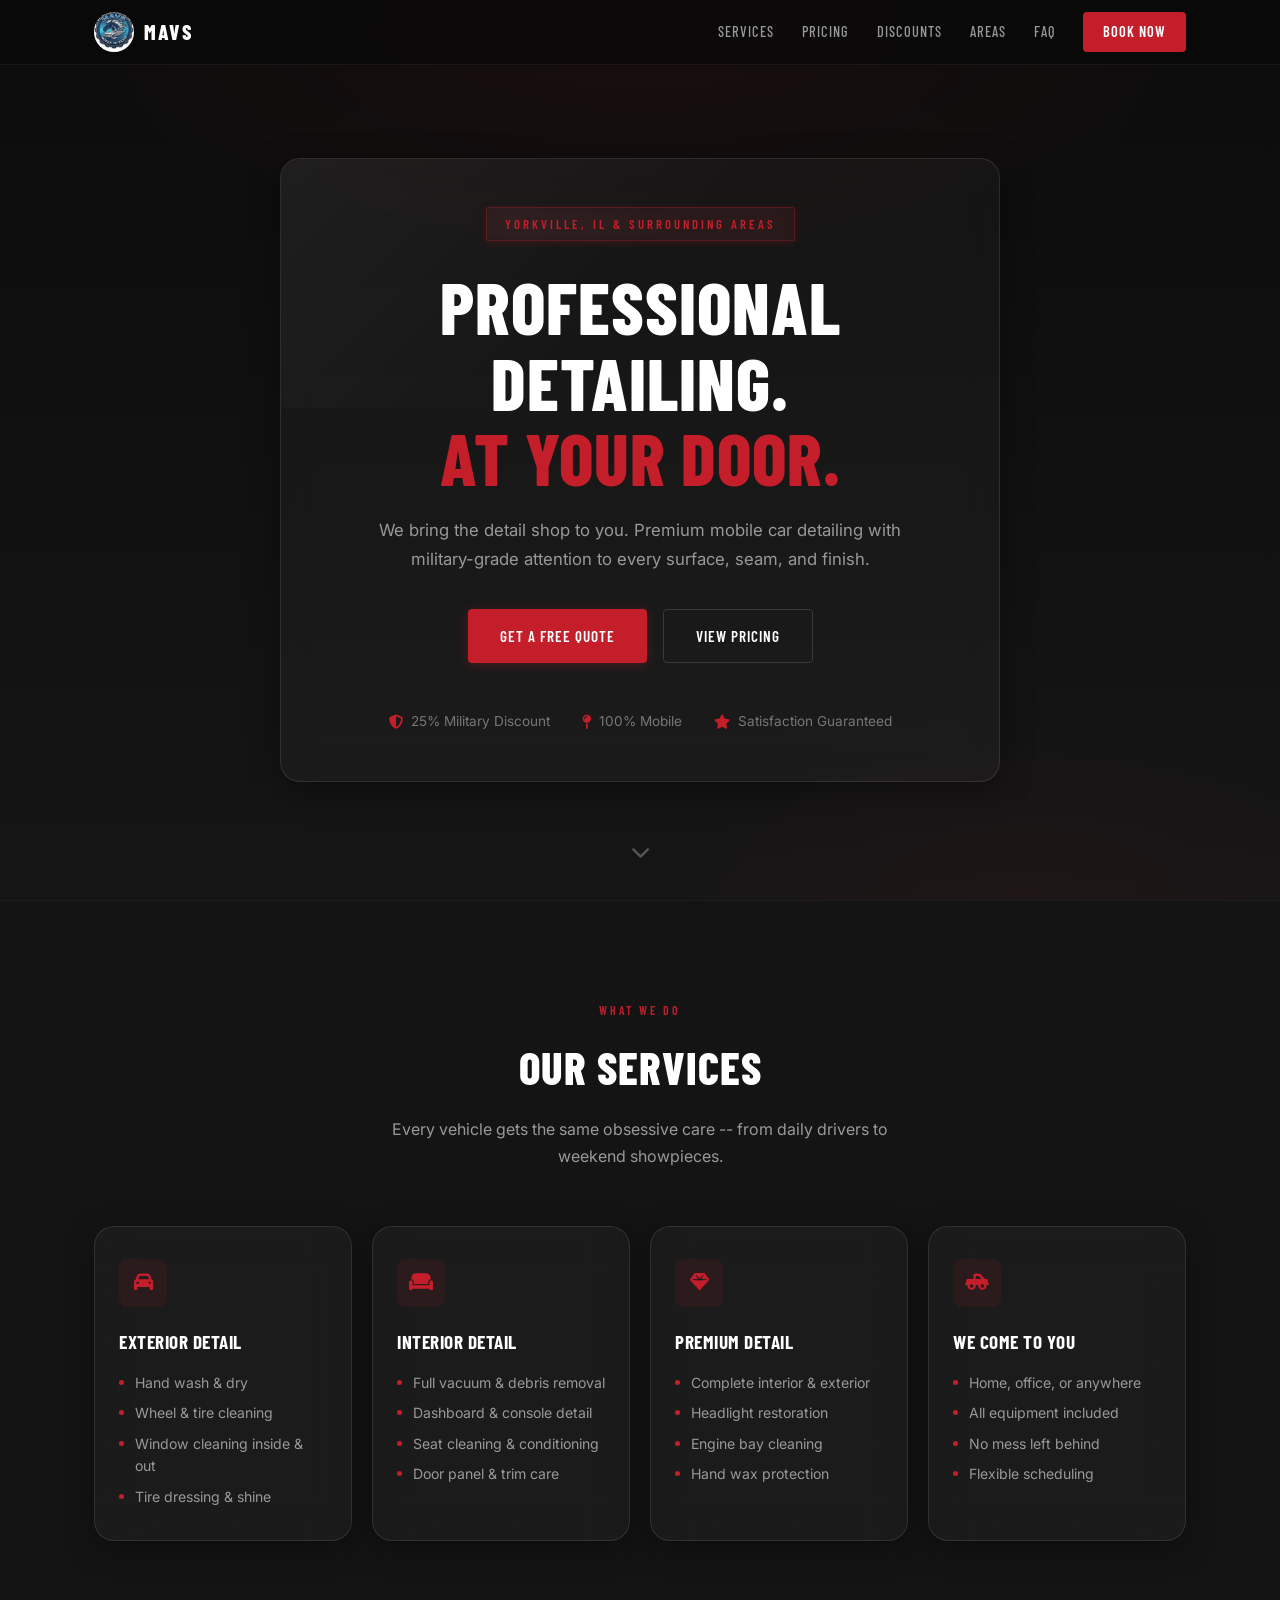
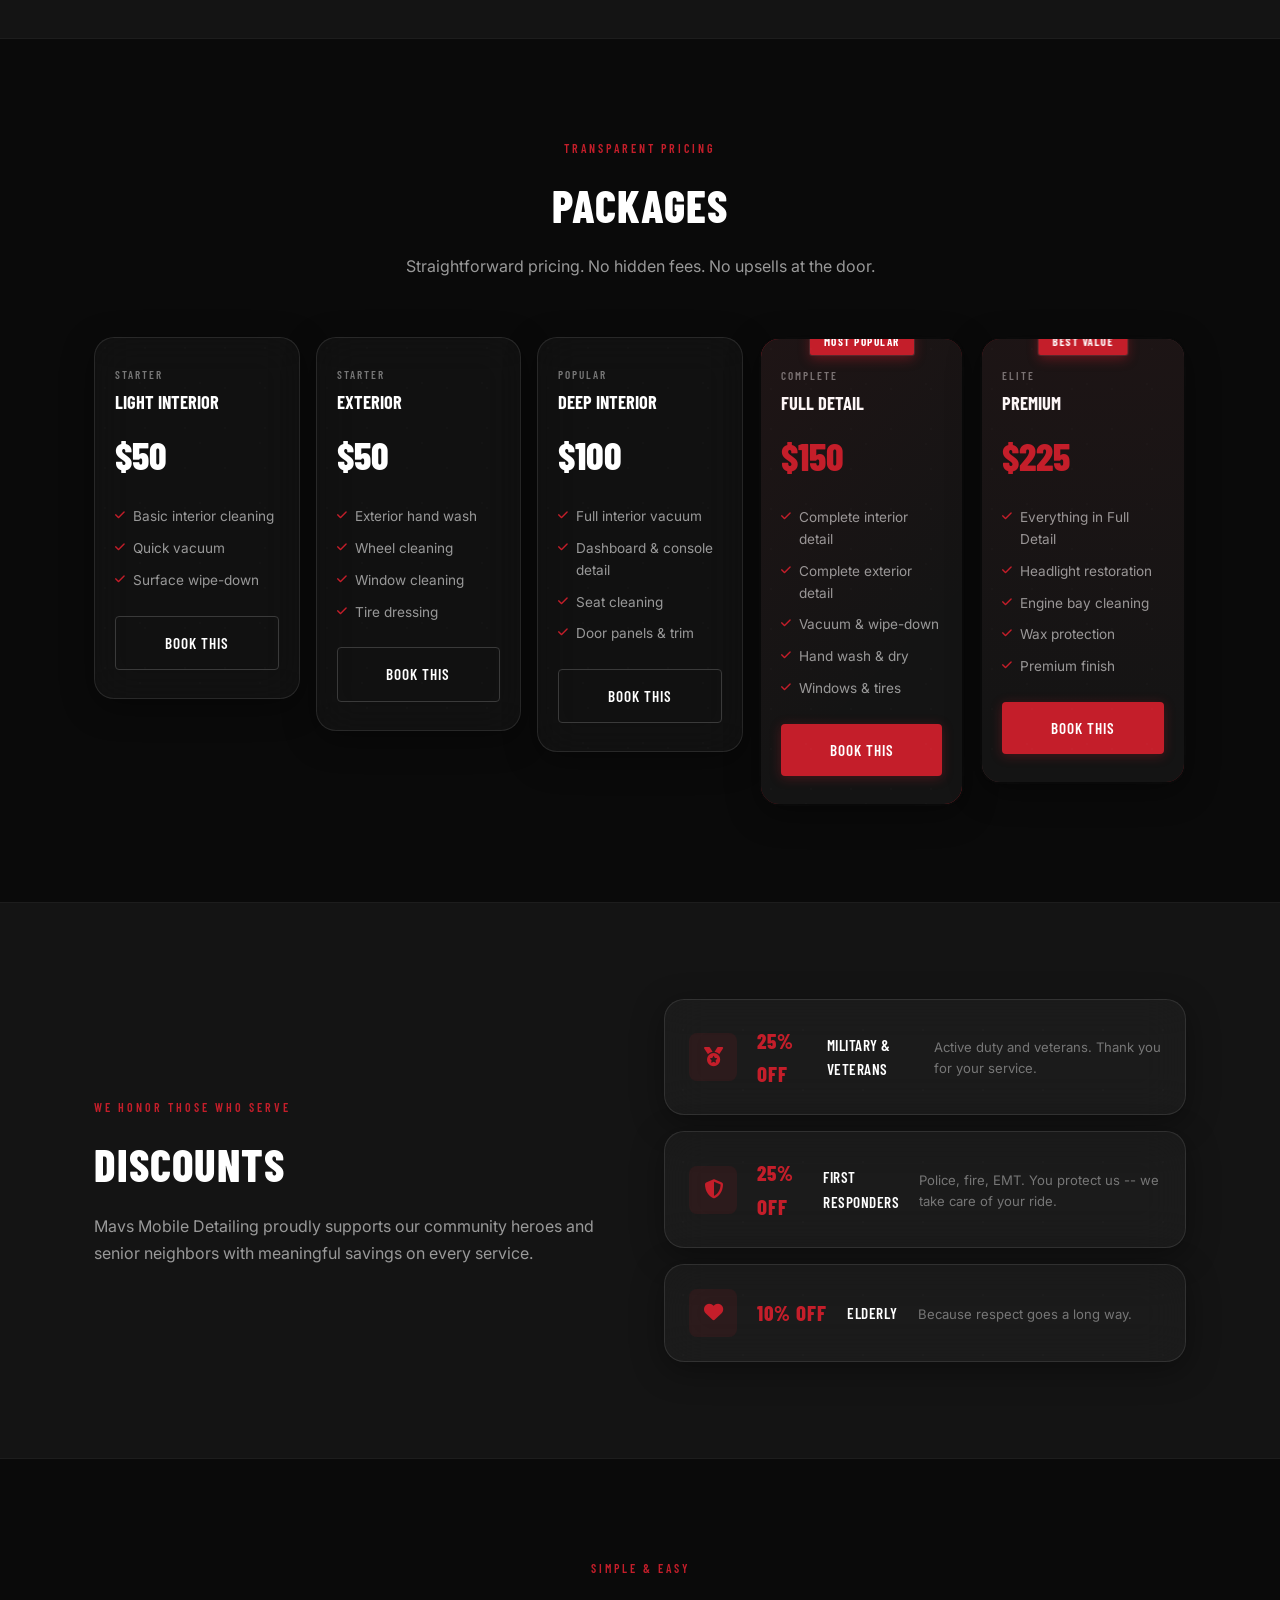
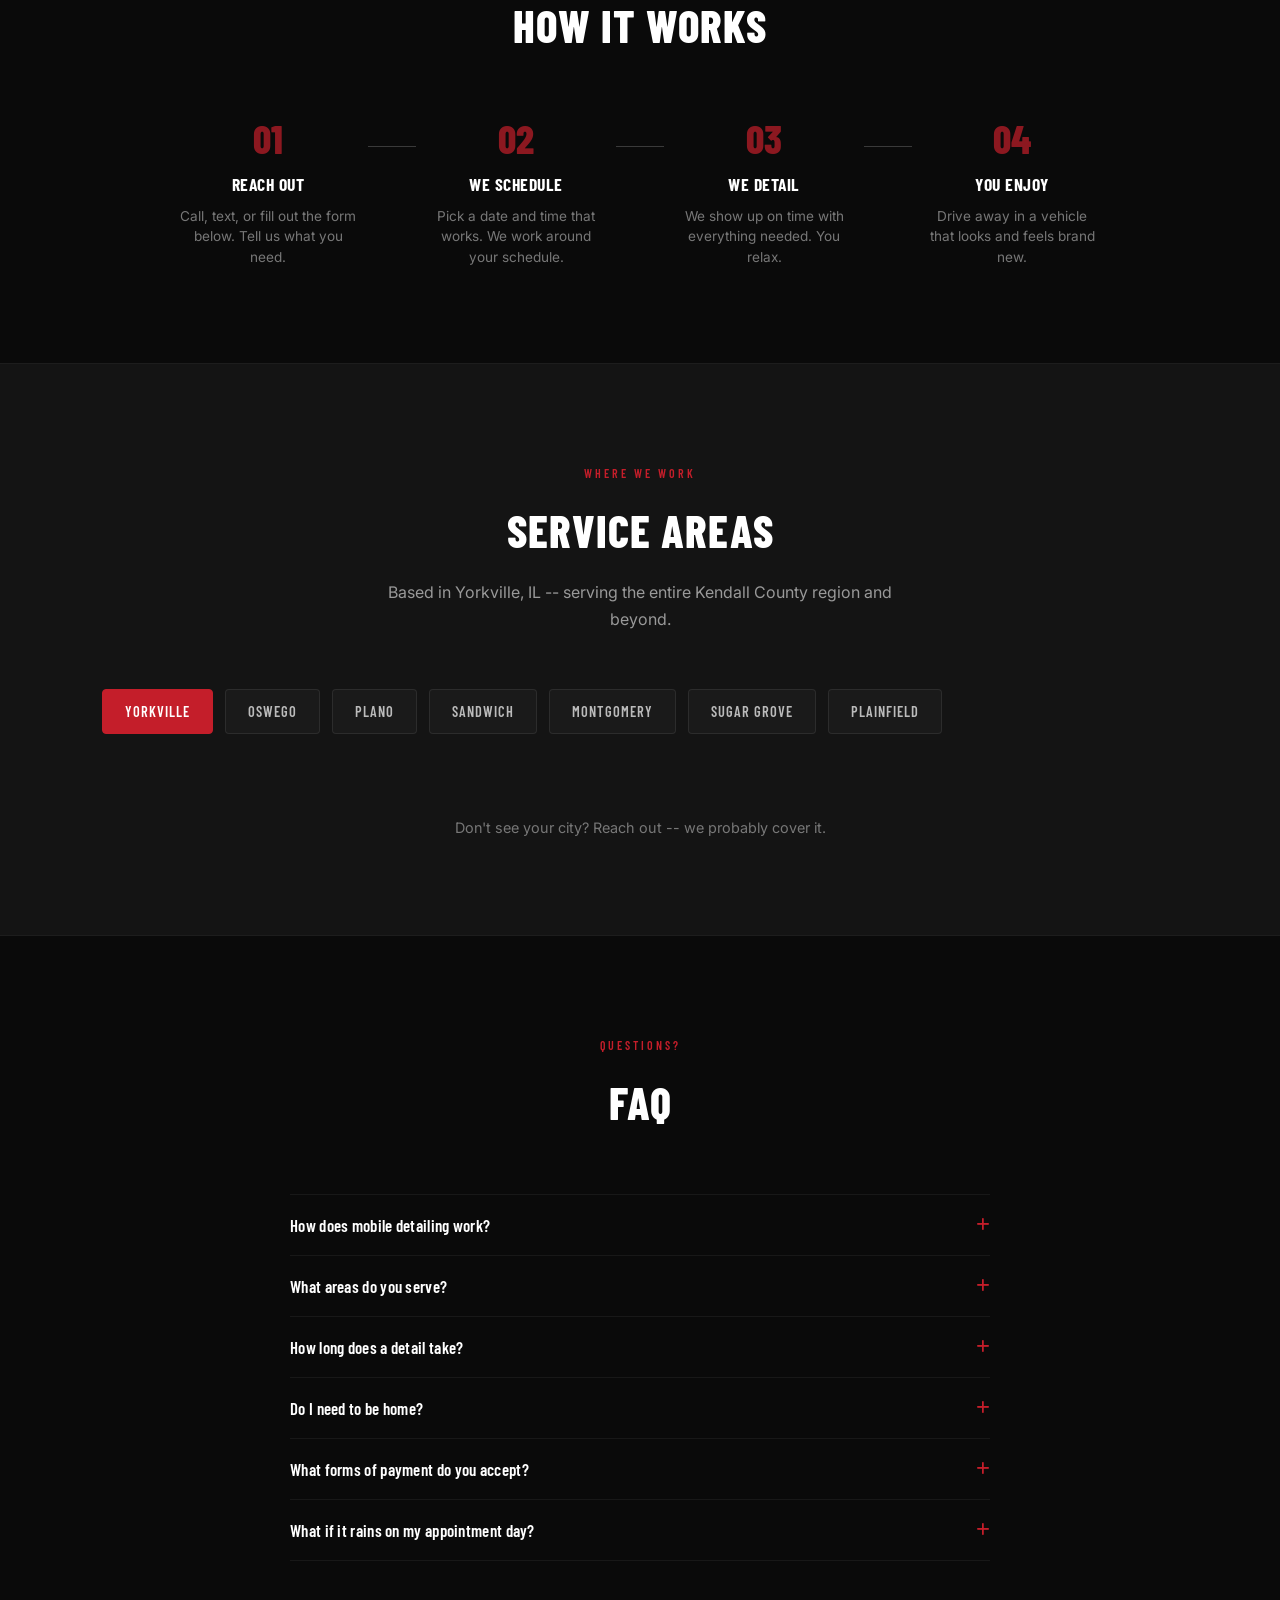
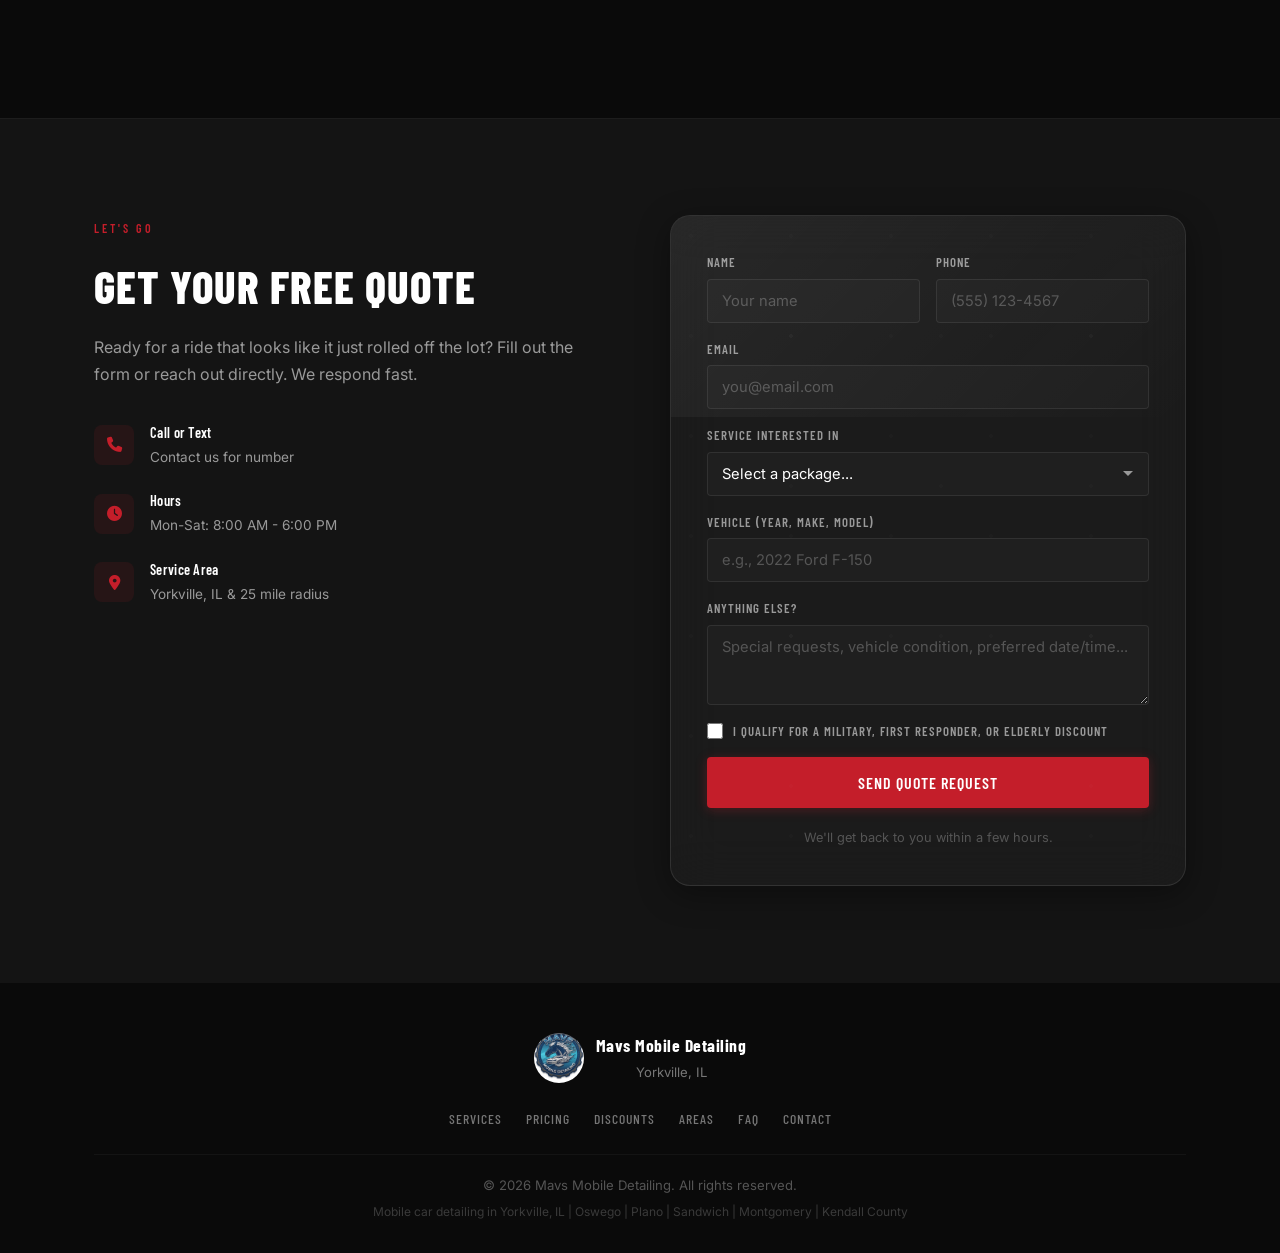
==== index.html @ 91ea8d3b "Initial commit: Mav's Mobile Detailing with glassmorphism design - Professional landing page with bl" ====
<!DOCTYPE html>
<html lang="en">
<head>
    <meta charset="UTF-8">
    <meta name="viewport" content="width=device-width, initial-scale=1.0">
    <meta name="description" content="Mavs Mobile Detailing - Professional mobile car detailing in Yorkville, IL. Full detail, interior, exterior packages. Military & first responder discounts. We come to you.">
    <meta name="keywords" content="mobile detailing Yorkville IL, car detailing Yorkville, mobile car wash Yorkville Illinois, auto detailing near me, interior detailing Yorkville, exterior detailing Yorkville, mobile detailing Oswego IL, mobile detailing Plano IL, mobile detailing Sandwich IL, mobile detailing Kendall County">
    <meta name="author" content="Mavs Mobile Detailing">
    <meta name="robots" content="index, follow">
    <meta name="geo.region" content="US-IL">
    <meta name="geo.placename" content="Yorkville">

    <!-- Open Graph -->
    <meta property="og:title" content="Mavs Mobile Detailing | Yorkville, IL - We Come To You">
    <meta property="og:description" content="Professional mobile car detailing in Yorkville, IL and surrounding areas. Full detail starting at $150. Military & first responder discounts available.">
    <meta property="og:image" content="assets/logo.jpeg">
    <meta property="og:url" content="https://mavsmobiledetailing.pages.dev">
    <meta property="og:type" content="website">
    <meta property="og:locale" content="en_US">

    <!-- Twitter Card -->
    <meta name="twitter:card" content="summary_large_image">
    <meta name="twitter:title" content="Mavs Mobile Detailing | Yorkville, IL">
    <meta name="twitter:description" content="Professional mobile car detailing. We come to you. Full detail starting at $150.">
    <meta name="twitter:image" content="assets/logo.jpeg">

    <title>Mavs Mobile Detailing | Professional Mobile Car Detailing in Yorkville, IL</title>

    <!-- Canonical URL -->
    <link rel="canonical" href="https://mavsmobiledetailing.pages.dev">

    <!-- Preconnect -->
    <link rel="preconnect" href="https://fonts.googleapis.com">
    <link rel="preconnect" href="https://fonts.gstatic.com" crossorigin>

    <!-- Fonts -->
    <link href="https://fonts.googleapis.com/css2?family=Barlow+Condensed:wght@400;500;600;700;800&family=Inter:wght@300;400;500;600&display=swap" rel="stylesheet">

    <!-- Font Awesome -->
    <link rel="stylesheet" href="https://cdnjs.cloudflare.com/ajax/libs/font-awesome/6.5.0/css/all.min.css">

    <!-- Favicon -->
    <link rel="icon" type="image/jpeg" href="assets/logo.jpeg">

    <!-- CSS -->
    <link rel="stylesheet" href="css/styles.css">

    <!-- Schema.org Local Business Markup -->
    <script type="application/ld+json">
    {
        "@context": "https://schema.org",
        "@type": "AutoRepair",
        "name": "Mavs Mobile Detailing",
        "image": "assets/logo.jpeg",
        "description": "Professional mobile car detailing services in Yorkville, IL and surrounding areas. We come to you.",
        "url": "https://mavsmobiledetailing.pages.dev",
        "telephone": "",
        "address": {
            "@type": "PostalAddress",
            "addressLocality": "Yorkville",
            "addressRegion": "IL",
            "postalCode": "60560",
            "addressCountry": "US"
        },
        "geo": {
            "@type": "GeoCoordinates",
            "latitude": 41.6414,
            "longitude": -88.4473
        },
        "areaServed": [
            {"@type": "City", "name": "Yorkville", "sameAs": "https://en.wikipedia.org/wiki/Yorkville,_Illinois"},
            {"@type": "City", "name": "Oswego"},
            {"@type": "City", "name": "Plano"},
            {"@type": "City", "name": "Sandwich"},
            {"@type": "City", "name": "Montgomery"},
            {"@type": "City", "name": "Sugar Grove"},
            {"@type": "City", "name": "Plainfield"},
            {"@type": "City", "name": "Aurora"},
            {"@type": "City", "name": "Naperville"}
        ],
        "priceRange": "$50-$225",
        "openingHoursSpecification": {
            "@type": "OpeningHoursSpecification",
            "dayOfWeek": ["Monday", "Tuesday", "Wednesday", "Thursday", "Friday", "Saturday"],
            "opens": "08:00",
            "closes": "18:00"
        },
        "hasOfferCatalog": {
            "@type": "OfferCatalog",
            "name": "Detailing Services",
            "itemListElement": [
                {
                    "@type": "Offer",
                    "itemOffered": {
                        "@type": "Service",
                        "name": "Full Detail",
                        "description": "Complete interior and exterior detail"
                    },
                    "price": "150.00",
                    "priceCurrency": "USD"
                },
                {
                    "@type": "Offer",
                    "itemOffered": {
                        "@type": "Service",
                        "name": "Deep Interior",
                        "description": "Full interior vacuum, dashboard and console detail, seat cleaning"
                    },
                    "price": "100.00",
                    "priceCurrency": "USD"
                },
                {
                    "@type": "Offer",
                    "itemOffered": {
                        "@type": "Service",
                        "name": "Light Interior",
                        "description": "Basic interior cleaning"
                    },
                    "price": "50.00",
                    "priceCurrency": "USD"
                },
                {
                    "@type": "Offer",
                    "itemOffered": {
                        "@type": "Service",
                        "name": "Exterior",
                        "description": "Hand wash, wheel cleaning, window cleaning, tire dressing"
                    },
                    "price": "50.00",
                    "priceCurrency": "USD"
                },
                {
                    "@type": "Offer",
                    "itemOffered": {
                        "@type": "Service",
                        "name": "Premium Detail",
                        "description": "Headlight restoration, engine bay cleaning, wax protection, full detail"
                    },
                    "price": "225.00",
                    "priceCurrency": "USD"
                }
            ]
        }
    }
    </script>

    <!-- FAQ Schema -->
    <script type="application/ld+json">
    {
        "@context": "https://schema.org",
        "@type": "FAQPage",
        "mainEntity": [
            {
                "@type": "Question",
                "name": "How does mobile detailing work?",
                "acceptedAnswer": {
                    "@type": "Answer",
                    "text": "We bring all equipment and supplies directly to your location in Yorkville, IL or surrounding areas. Just provide a parking spot and access to a power outlet, and we handle the rest."
                }
            },
            {
                "@type": "Question",
                "name": "What areas do you serve?",
                "acceptedAnswer": {
                    "@type": "Answer",
                    "text": "We serve Yorkville, Oswego, Plano, Sandwich, Montgomery, Sugar Grove, Plainfield, Aurora, Naperville, and surrounding Kendall County communities."
                }
            },
            {
                "@type": "Question",
                "name": "Do you offer military discounts?",
                "acceptedAnswer": {
                    "@type": "Answer",
                    "text": "Yes! We offer 25% off for military veterans and active duty service members, 25% off for first responders, and 10% off for elderly customers."
                }
            },
            {
                "@type": "Question",
                "name": "How long does a full detail take?",
                "acceptedAnswer": {
                    "@type": "Answer",
                    "text": "A full detail typically takes 2-3 hours depending on vehicle size and condition. Premium details may take 3-4 hours."
                }
            }
        ]
    }
    </script>
</head>
<body>

    <!-- Navigation -->
    <nav class="nav" id="nav">
        <div class="nav-inner">
            <a href="#" class="nav-logo">
                <img src="assets/logo.jpeg" alt="Mavs Mobile Detailing Logo" width="48" height="48">
                <span class="nav-logo-text">MAVS</span>
            </a>
            <div class="nav-links" id="navLinks">
                <a href="#services">Services</a>
                <a href="#pricing">Pricing</a>
                <a href="#discounts">Discounts</a>
                <a href="#areas">Areas</a>
                <a href="#faq">FAQ</a>
                <a href="#contact" class="nav-cta">Book Now</a>
            </div>
            <button class="nav-toggle" id="navToggle" aria-label="Toggle navigation menu">
                <span></span>
                <span></span>
                <span></span>
            </button>
        </div>
    </nav>

    <!-- Hero Section -->
    <header class="hero" id="hero">
        <div class="hero-bg"></div>
        <div class="hero-content">
            <div class="hero-badge">YORKVILLE, IL &amp; SURROUNDING AREAS</div>
            <h1 class="hero-title">
                Professional Detailing.<br>
                <span class="hero-accent">At Your Door.</span>
            </h1>
            <p class="hero-sub">
                We bring the detail shop to you. Premium mobile car detailing
                with military-grade attention to every surface, seam, and finish.
            </p>
            <div class="hero-actions">
                <a href="#contact" class="btn btn-primary">Get a Free Quote</a>
                <a href="#pricing" class="btn btn-outline">View Pricing</a>
            </div>
            <div class="hero-trust">
                <div class="hero-trust-item">
                    <i class="fas fa-shield-halved"></i>
                    <span>25% Military Discount</span>
                </div>
                <div class="hero-trust-item">
                    <i class="fas fa-map-pin"></i>
                    <span>100% Mobile</span>
                </div>
                <div class="hero-trust-item">
                    <i class="fas fa-star"></i>
                    <span>Satisfaction Guaranteed</span>
                </div>
            </div>
        </div>
        <div class="hero-scroll">
            <a href="#services" aria-label="Scroll to services">
                <i class="fas fa-chevron-down"></i>
            </a>
        </div>
    </header>

    <!-- Services Section -->
    <section class="services" id="services">
        <div class="container">
            <div class="section-header">
                <span class="section-tag">What We Do</span>
                <h2 class="section-title">Our Services</h2>
                <p class="section-desc">Every vehicle gets the same obsessive care -- from daily drivers to weekend showpieces.</p>
            </div>
            <div class="services-grid">
                <div class="service-card">
                    <div class="service-icon">
                        <i class="fas fa-car"></i>
                    </div>
                    <h3>Exterior Detail</h3>
                    <ul>
                        <li>Hand wash &amp; dry</li>
                        <li>Wheel &amp; tire cleaning</li>
                        <li>Window cleaning inside &amp; out</li>
                        <li>Tire dressing &amp; shine</li>
                    </ul>
                </div>
                <div class="service-card">
                    <div class="service-icon">
                        <i class="fas fa-couch"></i>
                    </div>
                    <h3>Interior Detail</h3>
                    <ul>
                        <li>Full vacuum &amp; debris removal</li>
                        <li>Dashboard &amp; console detail</li>
                        <li>Seat cleaning &amp; conditioning</li>
                        <li>Door panel &amp; trim care</li>
                    </ul>
                </div>
                <div class="service-card">
                    <div class="service-icon">
                        <i class="fas fa-gem"></i>
                    </div>
                    <h3>Premium Detail</h3>
                    <ul>
                        <li>Complete interior &amp; exterior</li>
                        <li>Headlight restoration</li>
                        <li>Engine bay cleaning</li>
                        <li>Hand wax protection</li>
                    </ul>
                </div>
                <div class="service-card">
                    <div class="service-icon">
                        <i class="fas fa-truck-pickup"></i>
                    </div>
                    <h3>We Come To You</h3>
                    <ul>
                        <li>Home, office, or anywhere</li>
                        <li>All equipment included</li>
                        <li>No mess left behind</li>
                        <li>Flexible scheduling</li>
                    </ul>
                </div>
            </div>
        </div>
    </section>

    <!-- Pricing Section -->
    <section class="pricing" id="pricing">
        <div class="container">
            <div class="section-header">
                <span class="section-tag">Transparent Pricing</span>
                <h2 class="section-title">Packages</h2>
                <p class="section-desc">Straightforward pricing. No hidden fees. No upsells at the door.</p>
            </div>
            <div class="pricing-grid">

                <div class="price-card">
                    <div class="price-tier">Starter</div>
                    <h3 class="price-name">Light Interior</h3>
                    <div class="price-amount">$50</div>
                    <ul class="price-features">
                        <li><i class="fas fa-check"></i> Basic interior cleaning</li>
                        <li><i class="fas fa-check"></i> Quick vacuum</li>
                        <li><i class="fas fa-check"></i> Surface wipe-down</li>
                    </ul>
                    <a href="#contact" class="btn btn-outline btn-block">Book This</a>
                </div>

                <div class="price-card">
                    <div class="price-tier">Starter</div>
                    <h3 class="price-name">Exterior</h3>
                    <div class="price-amount">$50</div>
                    <ul class="price-features">
                        <li><i class="fas fa-check"></i> Exterior hand wash</li>
                        <li><i class="fas fa-check"></i> Wheel cleaning</li>
                        <li><i class="fas fa-check"></i> Window cleaning</li>
                        <li><i class="fas fa-check"></i> Tire dressing</li>
                    </ul>
                    <a href="#contact" class="btn btn-outline btn-block">Book This</a>
                </div>

                <div class="price-card">
                    <div class="price-tier">Popular</div>
                    <h3 class="price-name">Deep Interior</h3>
                    <div class="price-amount">$100</div>
                    <ul class="price-features">
                        <li><i class="fas fa-check"></i> Full interior vacuum</li>
                        <li><i class="fas fa-check"></i> Dashboard &amp; console detail</li>
                        <li><i class="fas fa-check"></i> Seat cleaning</li>
                        <li><i class="fas fa-check"></i> Door panels &amp; trim</li>
                    </ul>
                    <a href="#contact" class="btn btn-outline btn-block">Book This</a>
                </div>

                <div class="price-card price-card--featured">
                    <div class="price-badge">Most Popular</div>
                    <div class="price-tier">Complete</div>
                    <h3 class="price-name">Full Detail</h3>
                    <div class="price-amount">$150</div>
                    <ul class="price-features">
                        <li><i class="fas fa-check"></i> Complete interior detail</li>
                        <li><i class="fas fa-check"></i> Complete exterior detail</li>
                        <li><i class="fas fa-check"></i> Vacuum &amp; wipe-down</li>
                        <li><i class="fas fa-check"></i> Hand wash &amp; dry</li>
                        <li><i class="fas fa-check"></i> Windows &amp; tires</li>
                    </ul>
                    <a href="#contact" class="btn btn-primary btn-block">Book This</a>
                </div>

                <div class="price-card price-card--premium">
                    <div class="price-badge">Best Value</div>
                    <div class="price-tier">Elite</div>
                    <h3 class="price-name">Premium</h3>
                    <div class="price-amount">$225</div>
                    <ul class="price-features">
                        <li><i class="fas fa-check"></i> Everything in Full Detail</li>
                        <li><i class="fas fa-check"></i> Headlight restoration</li>
                        <li><i class="fas fa-check"></i> Engine bay cleaning</li>
                        <li><i class="fas fa-check"></i> Wax protection</li>
                        <li><i class="fas fa-check"></i> Premium finish</li>
                    </ul>
                    <a href="#contact" class="btn btn-primary btn-block">Book This</a>
                </div>

            </div>
        </div>
    </section>

    <!-- Discounts Section -->
    <section class="discounts" id="discounts">
        <div class="container">
            <div class="discounts-inner">
                <div class="discounts-text">
                    <span class="section-tag">We Honor Those Who Serve</span>
                    <h2 class="section-title">Discounts</h2>
                    <p class="section-desc">
                        Mavs Mobile Detailing proudly supports our community heroes
                        and senior neighbors with meaningful savings on every service.
                    </p>
                </div>
                <div class="discounts-cards">
                    <div class="discount-card">
                        <div class="discount-icon"><i class="fas fa-medal"></i></div>
                        <div class="discount-amount">25% OFF</div>
                        <div class="discount-label">Military &amp; Veterans</div>
                        <p>Active duty and veterans. Thank you for your service.</p>
                    </div>
                    <div class="discount-card">
                        <div class="discount-icon"><i class="fas fa-shield-halved"></i></div>
                        <div class="discount-amount">25% OFF</div>
                        <div class="discount-label">First Responders</div>
                        <p>Police, fire, EMT. You protect us -- we take care of your ride.</p>
                    </div>
                    <div class="discount-card">
                        <div class="discount-icon"><i class="fas fa-heart"></i></div>
                        <div class="discount-amount">10% OFF</div>
                        <div class="discount-label">Elderly</div>
                        <p>Because respect goes a long way.</p>
                    </div>
                </div>
            </div>
        </div>
    </section>

    <!-- Process Section -->
    <section class="process">
        <div class="container">
            <div class="section-header">
                <span class="section-tag">Simple &amp; Easy</span>
                <h2 class="section-title">How It Works</h2>
            </div>
            <div class="process-steps">
                <div class="process-step">
                    <div class="step-number">01</div>
                    <h3>Reach Out</h3>
                    <p>Call, text, or fill out the form below. Tell us what you need.</p>
                </div>
                <div class="process-connector"></div>
                <div class="process-step">
                    <div class="step-number">02</div>
                    <h3>We Schedule</h3>
                    <p>Pick a date and time that works. We work around your schedule.</p>
                </div>
                <div class="process-connector"></div>
                <div class="process-step">
                    <div class="step-number">03</div>
                    <h3>We Detail</h3>
                    <p>We show up on time with everything needed. You relax.</p>
                </div>
                <div class="process-connector"></div>
                <div class="process-step">
                    <div class="step-number">04</div>
                    <h3>You Enjoy</h3>
                    <p>Drive away in a vehicle that looks and feels brand new.</p>
                </div>
            </div>
        </div>
    </section>

    <!-- Service Areas -->
    <section class="areas" id="areas">
        <div class="container">
            <div class="section-header">
                <span class="section-tag">Where We Work</span>
                <h2 class="section-title">Service Areas</h2>
                <p class="section-desc">Based in Yorkville, IL -- serving the entire Kendall County region and beyond.</p>
            </div>
            <div class="areas-grid">
                <div class="area-tag area-tag--primary">Yorkville</div>
                <div class="area-tag">Oswego</div>
                <div class="area-tag">Plano</div>
                <div class="area-tag">Sandwich</div>
                <div class="area-tag">Montgomery</div>
                <div class="area-tag">Sugar Grove</div>
                <div class="area-tag">Plainfield</div>
                <div class="area-tag">Aurora</div>
                <div class="area-tag">Naperville</div>
                <div class="area-tag">North Aurora</div>
                <div class="area-tag">Bristol</div>
                <div class="area-tag">Millbrook</div>
            </div>
            <p class="areas-note">
                Don't see your city? Reach out -- we probably cover it.
            </p>
        </div>
    </section>

    <!-- FAQ Section -->
    <section class="faq" id="faq">
        <div class="container">
            <div class="section-header">
                <span class="section-tag">Questions?</span>
                <h2 class="section-title">FAQ</h2>
            </div>
            <div class="faq-list">
                <div class="faq-item">
                    <button class="faq-question" aria-expanded="false">
                        <span>How does mobile detailing work?</span>
                        <i class="fas fa-plus"></i>
                    </button>
                    <div class="faq-answer">
                        <p>We bring all equipment and supplies directly to your location. Just provide a parking spot and access to a power outlet (for some services), and we handle the rest. Your driveway, office parking lot, or anywhere with space works perfectly.</p>
                    </div>
                </div>
                <div class="faq-item">
                    <button class="faq-question" aria-expanded="false">
                        <span>What areas do you serve?</span>
                        <i class="fas fa-plus"></i>
                    </button>
                    <div class="faq-answer">
                        <p>We're based in Yorkville, IL and serve Oswego, Plano, Sandwich, Montgomery, Sugar Grove, Plainfield, Aurora, Naperville, North Aurora, Bristol, Millbrook, and surrounding Kendall County communities. If you're nearby, just ask.</p>
                    </div>
                </div>
                <div class="faq-item">
                    <button class="faq-question" aria-expanded="false">
                        <span>How long does a detail take?</span>
                        <i class="fas fa-plus"></i>
                    </button>
                    <div class="faq-answer">
                        <p>Light interior or exterior takes about 1 hour. Deep interior runs about 1.5-2 hours. A full detail is typically 2-3 hours. Premium detail may take 3-4 hours depending on vehicle size and condition.</p>
                    </div>
                </div>
                <div class="faq-item">
                    <button class="faq-question" aria-expanded="false">
                        <span>Do I need to be home?</span>
                        <i class="fas fa-plus"></i>
                    </button>
                    <div class="faq-answer">
                        <p>Not necessarily. As long as we can access the vehicle and any needed power, we can work while you're busy. We'll send you before-and-after photos when we're done.</p>
                    </div>
                </div>
                <div class="faq-item">
                    <button class="faq-question" aria-expanded="false">
                        <span>What forms of payment do you accept?</span>
                        <i class="fas fa-plus"></i>
                    </button>
                    <div class="faq-answer">
                        <p>We accept cash, Venmo, Zelle, and CashApp. Payment is collected after the detail is complete and you're satisfied with the work.</p>
                    </div>
                </div>
                <div class="faq-item">
                    <button class="faq-question" aria-expanded="false">
                        <span>What if it rains on my appointment day?</span>
                        <i class="fas fa-plus"></i>
                    </button>
                    <div class="faq-answer">
                        <p>We monitor the weather closely. If rain is expected, we'll reach out to reschedule at no charge. Interior-only services can still be performed in light rain if you have a covered area.</p>
                    </div>
                </div>
                <div class="faq-item">
                    <button class="faq-question" aria-expanded="false">
                        <span>Do you offer military and first responder discounts?</span>
                        <i class="fas fa-plus"></i>
                    </button>
                    <div class="faq-answer">
                        <p>Absolutely. We offer 25% off for military veterans and active duty service members, 25% off for first responders (police, fire, EMT), and 10% off for elderly customers. Just mention it when booking.</p>
                    </div>
                </div>
            </div>
        </div>
    </section>

    <!-- Contact / CTA Section -->
    <section class="contact" id="contact">
        <div class="container">
            <div class="contact-inner">
                <div class="contact-info">
                    <span class="section-tag">Let's Go</span>
                    <h2 class="section-title">Get Your Free Quote</h2>
                    <p class="section-desc">
                        Ready for a ride that looks like it just rolled off the lot?
                        Fill out the form or reach out directly. We respond fast.
                    </p>
                    <div class="contact-methods">
                        <div class="contact-method">
                            <i class="fas fa-phone"></i>
                            <div>
                                <strong>Call or Text</strong>
                                <a href="tel:+1XXXXXXXXXX">Contact us for number</a>
                            </div>
                        </div>
                        <div class="contact-method">
                            <i class="fas fa-clock"></i>
                            <div>
                                <strong>Hours</strong>
                                <span>Mon-Sat: 8:00 AM - 6:00 PM</span>
                            </div>
                        </div>
                        <div class="contact-method">
                            <i class="fas fa-map-marker-alt"></i>
                            <div>
                                <strong>Service Area</strong>
                                <span>Yorkville, IL &amp; 25 mile radius</span>
                            </div>
                        </div>
                    </div>
                </div>
                <div class="contact-form-wrap">
                    <form class="contact-form" id="contactForm" action="https://api.web3forms.com/submit" method="POST">
                        <!-- Web3Forms Access Key - Replace with your own from https://web3forms.com -->
                        <input type="hidden" name="access_key" value="YOUR_WEB3FORMS_ACCESS_KEY">
                        <input type="hidden" name="subject" value="New Quote Request from Mav's Mobile Detailing">
                        <input type="hidden" name="from_name" value="Mav's Website">

                        <div class="form-row">
                            <div class="form-group">
                                <label for="name">Name</label>
                                <input type="text" id="name" name="name" required placeholder="Your name">
                            </div>
                            <div class="form-group">
                                <label for="phone">Phone</label>
                                <input type="tel" id="phone" name="phone" required placeholder="(555) 123-4567">
                            </div>
                        </div>
                        <div class="form-group">
                            <label for="email">Email</label>
                            <input type="email" id="email" name="email" required placeholder="you@email.com">
                        </div>
                        <div class="form-group">
                            <label for="service">Service Interested In</label>
                            <select id="service" name="service">
                                <option value="">Select a package...</option>
                                <option value="light-interior">Light Interior - $50</option>
                                <option value="exterior">Exterior - $50</option>
                                <option value="deep-interior">Deep Interior - $100</option>
                                <option value="full-detail">Full Detail - $150</option>
                                <option value="premium">Premium - $225</option>
                            </select>
                        </div>
                        <div class="form-group">
                            <label for="vehicle">Vehicle (Year, Make, Model)</label>
                            <input type="text" id="vehicle" name="vehicle" placeholder="e.g., 2022 Ford F-150">
                        </div>
                        <div class="form-group">
                            <label for="message">Anything else?</label>
                            <textarea id="message" name="message" rows="3" placeholder="Special requests, vehicle condition, preferred date/time..."></textarea>
                        </div>
                        <div class="form-group">
                            <label class="checkbox-label">
                                <input type="checkbox" name="discount" value="military">
                                <span>I qualify for a military, first responder, or elderly discount</span>
                            </label>
                        </div>
                        <button type="submit" class="btn btn-primary btn-block btn-lg">
                            Send Quote Request
                        </button>
                        <p class="form-note">We'll get back to you within a few hours.</p>
                    </form>
                </div>
            </div>
        </div>
    </section>

    <!-- Footer -->
    <footer class="footer">
        <div class="container">
            <div class="footer-inner">
                <div class="footer-brand">
                    <img src="assets/logo.jpeg" alt="Mavs Mobile Detailing" width="60" height="60">
                    <div>
                        <strong>Mavs Mobile Detailing</strong>
                        <span>Yorkville, IL</span>
                    </div>
                </div>
                <div class="footer-links">
                    <a href="#services">Services</a>
                    <a href="#pricing">Pricing</a>
                    <a href="#discounts">Discounts</a>
                    <a href="#areas">Areas</a>
                    <a href="#faq">FAQ</a>
                    <a href="#contact">Contact</a>
                </div>
                <div class="footer-bottom">
                    <p>&copy; 2026 Mavs Mobile Detailing. All rights reserved.</p>
                    <p class="footer-seo">
                        Mobile car detailing in Yorkville, IL | Oswego | Plano | Sandwich | Montgomery | Kendall County
                    </p>
                </div>
            </div>
        </div>
    </footer>

    <!-- JS -->
    <script src="js/main.js"></script>
</body>
</html>
---- css/styles.css ----
/* ==========================================================================
   MAVS MOBILE DETAILING
   Color System: Black, White, Red
   Typography: Barlow Condensed (headings), Inter (body)
   ========================================================================== */

/* --- Reset & Base --- */
*, *::before, *::after {
    margin: 0;
    padding: 0;
    box-sizing: border-box;
}

:root {
    --black: #0a0a0a;
    --black-soft: #141414;
    --black-card: #1a1a1a;
    --gray-900: #1f1f1f;
    --gray-800: #2a2a2a;
    --gray-700: #3a3a3a;
    --gray-600: #555;
    --gray-500: #777;
    --gray-400: #999;
    --gray-300: #bbb;
    --gray-200: #ddd;
    --gray-100: #eee;
    --white: #ffffff;
    --white-off: #f5f5f5;

    --red: #c41e2a;
    --red-hover: #d42a36;
    --red-dark: #9a1620;
    --red-glow: rgba(196, 30, 42, 0.15);

    --font-heading: 'Barlow Condensed', 'Arial Narrow', sans-serif;
    --font-body: 'Inter', -apple-system, BlinkMacSystemFont, sans-serif;

    --radius-sm: 4px;
    --radius-md: 8px;
    --radius-lg: 12px;
    --radius-xl: 16px;
    --radius-glass: 20px;

    --shadow-sm: 0 1px 3px rgba(0,0,0,0.3);
    --shadow-md: 0 4px 12px rgba(0,0,0,0.4);
    --shadow-lg: 0 8px 30px rgba(0,0,0,0.5);
    --shadow-card: 0 2px 8px rgba(0,0,0,0.3), 0 0 0 1px rgba(255,255,255,0.04);
    --shadow-glass: 0 8px 32px 0 rgba(0, 0, 0, 0.37);
    --shadow-glass-hover: 0 16px 48px 0 rgba(0, 0, 0, 0.5), 0 0 0 1px rgba(255,255,255,0.1);

    --transition: 0.25s ease;
    --transition-glass: 0.4s cubic-bezier(0.4, 0, 0.2, 1);

    /* Glassmorphism variables */
    --glass-bg: rgba(255, 255, 255, 0.03);
    --glass-bg-hover: rgba(255, 255, 255, 0.05);
    --glass-border: rgba(255, 255, 255, 0.1);
    --glass-border-hover: rgba(255, 255, 255, 0.15);
    --glass-shine: linear-gradient(135deg, rgba(255,255,255,0.08) 0%, rgba(255,255,255,0) 50%);
    --glass-reflection: linear-gradient(180deg, rgba(255,255,255,0.05) 0%, rgba(255,255,255,0) 100%);
}

html {
    scroll-behavior: smooth;
    -webkit-font-smoothing: antialiased;
    -moz-osx-font-smoothing: grayscale;
}

body {
    font-family: var(--font-body);
    background: var(--black);
    color: var(--gray-300);
    line-height: 1.6;
    overflow-x: hidden;
    /* Optimize touch scrolling on mobile */
    -webkit-overflow-scrolling: touch;
}

/* Prevent horizontal scroll on all devices */
html, body {
    max-width: 100%;
    overflow-x: hidden;
}

img {
    max-width: 100%;
    height: auto;
}

a {
    color: inherit;
    text-decoration: none;
}

ul {
    list-style: none;
}

.container {
    max-width: 1140px;
    margin: 0 auto;
    padding: 0 24px;
}


/* ==========================================================================
   NAVIGATION
   ========================================================================== */

.nav {
    position: fixed;
    top: 0;
    left: 0;
    right: 0;
    z-index: 1000;
    background: rgba(10, 10, 10, 0.85);
    backdrop-filter: blur(12px);
    -webkit-backdrop-filter: blur(12px);
    border-bottom: 1px solid rgba(255,255,255,0.06);
    transition: var(--transition);
}

.nav--scrolled {
    background: rgba(10, 10, 10, 0.96);
    box-shadow: 0 2px 20px rgba(0,0,0,0.5);
}

.nav-inner {
    max-width: 1140px;
    margin: 0 auto;
    padding: 0 24px;
    display: flex;
    align-items: center;
    justify-content: space-between;
    height: 64px;
}

.nav-logo {
    display: flex;
    align-items: center;
    gap: 10px;
}

.nav-logo img {
    width: 40px;
    height: 40px;
    border-radius: 50%;
    object-fit: cover;
}

.nav-logo-text {
    font-family: var(--font-heading);
    font-weight: 800;
    font-size: 1.3rem;
    color: var(--white);
    letter-spacing: 2px;
}

.nav-links {
    display: flex;
    align-items: center;
    gap: 28px;
}

.nav-links a {
    font-family: var(--font-heading);
    font-weight: 500;
    font-size: 0.9rem;
    color: var(--gray-400);
    letter-spacing: 1px;
    text-transform: uppercase;
    transition: color var(--transition);
}

.nav-links a:hover {
    color: var(--white);
}

.nav-cta {
    background: var(--red);
    color: var(--white) !important;
    padding: 8px 20px;
    border-radius: var(--radius-sm);
    font-weight: 600 !important;
    transition: background var(--transition), transform var(--transition) !important;
}

.nav-cta:hover {
    background: var(--red-hover) !important;
    transform: translateY(-1px);
}

.nav-toggle {
    display: none;
    flex-direction: column;
    gap: 5px;
    background: none;
    border: none;
    cursor: pointer;
    padding: 4px;
}

.nav-toggle span {
    display: block;
    width: 24px;
    height: 2px;
    background: var(--white);
    border-radius: 2px;
    transition: var(--transition);
}


/* ==========================================================================
   HERO
   ========================================================================== */

.hero {
    position: relative;
    min-height: 100vh;
    display: flex;
    align-items: center;
    justify-content: center;
    padding: 120px 24px 80px;
    overflow: hidden;
}

.hero-bg {
    position: absolute;
    inset: 0;
    /* Textured background using CSS — no image dependency */
    background:
        radial-gradient(ellipse 80% 50% at 50% 0%, rgba(196, 30, 42, 0.08) 0%, transparent 60%),
        radial-gradient(ellipse 60% 40% at 80% 100%, rgba(196, 30, 42, 0.05) 0%, transparent 50%),
        linear-gradient(180deg, var(--black) 0%, var(--black-soft) 100%);
    z-index: 0;
}

.hero-bg::before {
    content: '';
    position: absolute;
    inset: 0;
    background-image:
        repeating-linear-gradient(
            0deg,
            transparent,
            transparent 1px,
            rgba(255,255,255,0.012) 1px,
            rgba(255,255,255,0.012) 2px
        );
    background-size: 100% 4px;
    z-index: 1;
}

.hero-content {
    position: relative;
    z-index: 2;
    text-align: center;
    max-width: 720px;
    /* Glassmorphism hero container */
    background: var(--glass-bg);
    backdrop-filter: blur(16px);
    -webkit-backdrop-filter: blur(16px);
    border: 1px solid var(--glass-border);
    border-radius: var(--radius-glass);
    padding: 48px 40px;
    box-shadow: var(--shadow-glass);
}

.hero-content::before {
    content: '';
    position: absolute;
    top: 0;
    left: 0;
    right: 0;
    height: 40%;
    background: var(--glass-shine);
    border-radius: var(--radius-glass) var(--radius-glass) 0 0;
    pointer-events: none;
    opacity: 0.5;
}

.hero-badge {
    display: inline-block;
    font-family: var(--font-heading);
    font-weight: 600;
    font-size: 0.8rem;
    letter-spacing: 3px;
    color: var(--red);
    /* Glassmorphic badge */
    background: rgba(196, 30, 42, 0.08);
    backdrop-filter: blur(12px);
    -webkit-backdrop-filter: blur(12px);
    border: 1px solid rgba(196, 30, 42, 0.3);
    padding: 6px 18px;
    border-radius: 2px;
    margin-bottom: 28px;
    box-shadow: 0 2px 8px rgba(196, 30, 42, 0.2);
    position: relative;
    z-index: 1;
}

.hero-title {
    font-family: var(--font-heading);
    font-weight: 800;
    font-size: clamp(2.8rem, 7vw, 4.5rem);
    line-height: 1.05;
    color: var(--white);
    text-transform: uppercase;
    letter-spacing: 1px;
    margin-bottom: 20px;
}

.hero-accent {
    color: var(--red);
}

.hero-sub {
    font-size: 1.05rem;
    line-height: 1.7;
    color: var(--gray-400);
    max-width: 540px;
    margin: 0 auto 36px;
}

.hero-actions {
    display: flex;
    gap: 16px;
    justify-content: center;
    flex-wrap: wrap;
    margin-bottom: 48px;
}

.hero-trust {
    display: flex;
    gap: 32px;
    justify-content: center;
    flex-wrap: wrap;
}

.hero-trust-item {
    display: flex;
    align-items: center;
    gap: 8px;
    font-size: 0.85rem;
    color: var(--gray-500);
}

.hero-trust-item i {
    color: var(--red);
    font-size: 0.9rem;
}

.hero-scroll {
    position: absolute;
    bottom: 32px;
    left: 50%;
    transform: translateX(-50%);
    z-index: 2;
}

.hero-scroll a {
    color: var(--gray-600);
    font-size: 1.2rem;
    animation: float 2s ease-in-out infinite;
}

@keyframes float {
    0%, 100% { transform: translateY(0); }
    50% { transform: translateY(8px); }
}


/* ==========================================================================
   BUTTONS
   ========================================================================== */

.btn {
    display: inline-flex;
    align-items: center;
    justify-content: center;
    font-family: var(--font-heading);
    font-weight: 600;
    font-size: 0.95rem;
    letter-spacing: 1px;
    text-transform: uppercase;
    padding: 14px 32px;
    border-radius: var(--radius-sm);
    border: none;
    cursor: pointer;
    transition: all var(--transition);
    white-space: nowrap;
}

.btn-primary {
    background: var(--red);
    color: var(--white);
    box-shadow: 0 2px 12px rgba(196, 30, 42, 0.3);
}

.btn-primary:hover {
    background: var(--red-hover);
    box-shadow: 0 4px 20px rgba(196, 30, 42, 0.4);
    transform: translateY(-2px);
}

.btn-outline {
    background: transparent;
    color: var(--white);
    border: 1px solid var(--gray-700);
}

.btn-outline:hover {
    border-color: var(--gray-500);
    background: rgba(255,255,255,0.04);
    transform: translateY(-2px);
}

.btn-block {
    width: 100%;
}

.btn-lg {
    padding: 16px 36px;
    font-size: 1rem;
}


/* ==========================================================================
   SECTION COMMON
   ========================================================================== */

section {
    padding: 96px 0;
}

.section-header {
    text-align: center;
    margin-bottom: 56px;
}

.section-tag {
    display: inline-block;
    font-family: var(--font-heading);
    font-weight: 600;
    font-size: 0.75rem;
    letter-spacing: 3px;
    text-transform: uppercase;
    color: var(--red);
    margin-bottom: 12px;
}

.section-title {
    font-family: var(--font-heading);
    font-weight: 800;
    font-size: clamp(2rem, 4vw, 2.8rem);
    color: var(--white);
    text-transform: uppercase;
    letter-spacing: 1px;
    margin-bottom: 12px;
}

.section-desc {
    font-size: 1rem;
    color: var(--gray-400);
    max-width: 560px;
    margin: 0 auto;
    line-height: 1.7;
}


/* ==========================================================================
   SERVICES
   ========================================================================== */

.services {
    background: var(--black-soft);
    border-top: 1px solid rgba(255,255,255,0.04);
    border-bottom: 1px solid rgba(255,255,255,0.04);
}

.services-grid {
    display: grid;
    grid-template-columns: repeat(4, 1fr);
    gap: 20px;
}

.service-card {
    /* Glassmorphism glass card */
    background: var(--glass-bg);
    backdrop-filter: blur(20px);
    -webkit-backdrop-filter: blur(20px);
    border: 1px solid var(--glass-border);
    border-radius: var(--radius-glass);
    padding: 32px 24px;
    position: relative;
    overflow: hidden;
    transition: all var(--transition-glass);
    box-shadow: var(--shadow-glass);
}

.service-card::before {
    /* Glass reflection overlay */
    content: '';
    position: absolute;
    top: 0;
    left: 0;
    right: 0;
    height: 50%;
    background: var(--glass-reflection);
    pointer-events: none;
    opacity: 0;
    transition: opacity var(--transition-glass);
}

.service-card::after {
    /* Frosted texture */
    content: '';
    position: absolute;
    inset: 0;
    background-image:
        radial-gradient(circle at 20% 30%, rgba(255,255,255,0.03) 1px, transparent 1px),
        radial-gradient(circle at 80% 70%, rgba(255,255,255,0.03) 1px, transparent 1px);
    background-size: 50px 50px, 80px 80px;
    pointer-events: none;
    opacity: 0.3;
}

.service-card:hover {
    border-color: var(--glass-border-hover);
    background: var(--glass-bg-hover);
    transform: translateY(-8px) scale(1.02);
    box-shadow: var(--shadow-glass-hover);
}

.service-card:hover::before {
    opacity: 1;
}

.service-icon {
    width: 48px;
    height: 48px;
    background: rgba(196, 30, 42, 0.1);
    border-radius: var(--radius-md);
    display: flex;
    align-items: center;
    justify-content: center;
    margin-bottom: 20px;
}

.service-icon i {
    font-size: 1.2rem;
    color: var(--red);
}

.service-card h3 {
    font-family: var(--font-heading);
    font-weight: 700;
    font-size: 1.2rem;
    color: var(--white);
    text-transform: uppercase;
    letter-spacing: 0.5px;
    margin-bottom: 14px;
}

.service-card ul {
    display: flex;
    flex-direction: column;
    gap: 8px;
}

.service-card li {
    font-size: 0.88rem;
    color: var(--gray-400);
    padding-left: 16px;
    position: relative;
}

.service-card li::before {
    content: '';
    position: absolute;
    left: 0;
    top: 8px;
    width: 5px;
    height: 5px;
    background: var(--red);
    border-radius: 50%;
}


/* ==========================================================================
   PRICING
   ========================================================================== */

.pricing {
    background: var(--black);
}

.pricing-grid {
    display: grid;
    grid-template-columns: repeat(5, 1fr);
    gap: 16px;
    align-items: start;
}

.price-card {
    /* Glassmorphism pricing card */
    background: var(--glass-bg);
    backdrop-filter: blur(20px);
    -webkit-backdrop-filter: blur(20px);
    border: 1px solid var(--glass-border);
    border-radius: var(--radius-glass);
    padding: 28px 20px;
    position: relative;
    overflow: hidden;
    transition: all var(--transition-glass);
    box-shadow: var(--shadow-glass);
}

.price-card::before {
    /* Glass shine effect */
    content: '';
    position: absolute;
    top: -50%;
    left: -50%;
    width: 200%;
    height: 200%;
    background: conic-gradient(from 180deg at 50% 50%, transparent 0deg, rgba(255,255,255,0.05) 90deg, transparent 180deg);
    opacity: 0;
    transition: opacity var(--transition-glass), transform var(--transition-glass);
    pointer-events: none;
}

.price-card::after {
    /* Frosted glass texture */
    content: '';
    position: absolute;
    inset: 0;
    background-image:
        radial-gradient(circle at 25% 25%, rgba(255,255,255,0.04) 1px, transparent 1px),
        radial-gradient(circle at 75% 75%, rgba(255,255,255,0.04) 1px, transparent 1px);
    background-size: 40px 40px, 60px 60px;
    pointer-events: none;
    opacity: 0.4;
}

.price-card:hover {
    border-color: var(--glass-border-hover);
    background: var(--glass-bg-hover);
    transform: translateY(-8px) scale(1.03);
    box-shadow: var(--shadow-glass-hover);
}

.price-card:hover::before {
    opacity: 1;
    transform: rotate(180deg);
}

.price-card--featured {
    /* Featured card with red gradient border */
    border: 2px solid transparent;
    background:
        linear-gradient(var(--black-soft), var(--black-soft)) padding-box,
        linear-gradient(135deg, var(--red) 0%, rgba(196, 30, 42, 0.3) 50%, var(--red) 100%) border-box;
    backdrop-filter: blur(24px);
    -webkit-backdrop-filter: blur(24px);
}

.price-card--featured::before {
    background: linear-gradient(135deg, rgba(196, 30, 42, 0.1) 0%, transparent 60%);
    opacity: 1;
}

.price-card--featured:hover {
    transform: translateY(-12px) scale(1.05);
    box-shadow:
        var(--shadow-glass-hover),
        0 0 40px rgba(196, 30, 42, 0.3);
}

.price-card--premium {
    /* Premium card with animated gradient border */
    border: 2px solid transparent;
    background:
        linear-gradient(var(--black-soft), var(--black-soft)) padding-box,
        linear-gradient(135deg, rgba(196, 30, 42, 0.6) 0%, rgba(255,255,255,0.2) 50%, rgba(196, 30, 42, 0.6) 100%) border-box;
    backdrop-filter: blur(24px);
    -webkit-backdrop-filter: blur(24px);
}

.price-card--premium::before {
    background: radial-gradient(circle at 50% 0%, rgba(196, 30, 42, 0.08) 0%, transparent 70%);
    opacity: 1;
}

.price-card--premium:hover {
    transform: translateY(-12px) scale(1.05);
    box-shadow:
        var(--shadow-glass-hover),
        0 0 50px rgba(196, 30, 42, 0.4);
}

.price-badge {
    position: absolute;
    top: -10px;
    left: 50%;
    transform: translateX(-50%);
    background: var(--red);
    color: var(--white);
    font-family: var(--font-heading);
    font-weight: 700;
    font-size: 0.7rem;
    letter-spacing: 1.5px;
    text-transform: uppercase;
    padding: 4px 14px;
    border-radius: 2px;
    white-space: nowrap;
    /* Enhanced with glass shadow */
    box-shadow:
        0 4px 12px rgba(196, 30, 42, 0.4),
        0 0 0 1px rgba(255, 255, 255, 0.1);
    backdrop-filter: blur(8px);
    -webkit-backdrop-filter: blur(8px);
}

.price-tier {
    font-family: var(--font-heading);
    font-weight: 600;
    font-size: 0.7rem;
    letter-spacing: 2px;
    text-transform: uppercase;
    color: var(--gray-500);
    margin-bottom: 4px;
}

.price-name {
    font-family: var(--font-heading);
    font-weight: 700;
    font-size: 1.15rem;
    color: var(--white);
    text-transform: uppercase;
    margin-bottom: 8px;
}

.price-amount {
    font-family: var(--font-heading);
    font-weight: 800;
    font-size: 2.4rem;
    color: var(--white);
    margin-bottom: 20px;
}

.price-card--featured .price-amount,
.price-card--premium .price-amount {
    color: var(--red);
}

.price-features {
    display: flex;
    flex-direction: column;
    gap: 10px;
    margin-bottom: 24px;
}

.price-features li {
    font-size: 0.85rem;
    color: var(--gray-400);
    display: flex;
    align-items: flex-start;
    gap: 8px;
}

.price-features li i {
    color: var(--red);
    font-size: 0.7rem;
    margin-top: 4px;
    flex-shrink: 0;
}


/* ==========================================================================
   DISCOUNTS
   ========================================================================== */

.discounts {
    background: var(--black-soft);
    border-top: 1px solid rgba(255,255,255,0.04);
    border-bottom: 1px solid rgba(255,255,255,0.04);
}

.discounts-inner {
    display: grid;
    grid-template-columns: 1fr 1fr;
    gap: 48px;
    align-items: center;
}

.discounts-text .section-tag,
.discounts-text .section-title,
.discounts-text .section-desc {
    text-align: left;
    margin-left: 0;
}

.discounts-cards {
    display: flex;
    flex-direction: column;
    gap: 16px;
}

.discount-card {
    /* Glassmorphism discount badge */
    background: var(--glass-bg);
    backdrop-filter: blur(20px);
    -webkit-backdrop-filter: blur(20px);
    border: 1px solid var(--glass-border);
    border-radius: var(--radius-glass);
    padding: 24px;
    display: flex;
    align-items: center;
    gap: 20px;
    position: relative;
    overflow: hidden;
    transition: all var(--transition-glass);
    box-shadow: var(--shadow-glass);
}

.discount-card::before {
    /* Glass reflection */
    content: '';
    position: absolute;
    top: -50%;
    left: -50%;
    width: 100%;
    height: 100%;
    background: radial-gradient(circle, rgba(255,255,255,0.1) 0%, transparent 70%);
    opacity: 0;
    transition: all var(--transition-glass);
    pointer-events: none;
}

.discount-card::after {
    /* Frosted texture */
    content: '';
    position: absolute;
    inset: 0;
    background-image:
        radial-gradient(circle at 30% 50%, rgba(255,255,255,0.03) 1px, transparent 1px);
    background-size: 60px 60px;
    pointer-events: none;
    opacity: 0.4;
}

.discount-card:hover {
    border-color: rgba(196, 30, 42, 0.4);
    background: var(--glass-bg-hover);
    transform: translateX(8px) scale(1.02);
    box-shadow: var(--shadow-glass-hover);
}

.discount-card:hover::before {
    opacity: 1;
    top: 0;
    left: 0;
}

.discount-icon {
    width: 48px;
    height: 48px;
    min-width: 48px;
    background: rgba(196, 30, 42, 0.1);
    border-radius: var(--radius-md);
    display: flex;
    align-items: center;
    justify-content: center;
}

.discount-icon i {
    font-size: 1.2rem;
    color: var(--red);
}

.discount-amount {
    font-family: var(--font-heading);
    font-weight: 800;
    font-size: 1.3rem;
    color: var(--red);
    letter-spacing: 1px;
}

.discount-label {
    font-family: var(--font-heading);
    font-weight: 600;
    font-size: 0.95rem;
    color: var(--white);
    text-transform: uppercase;
    letter-spacing: 0.5px;
}

.discount-card p {
    font-size: 0.82rem;
    color: var(--gray-500);
    margin-top: 2px;
}


/* ==========================================================================
   PROCESS
   ========================================================================== */

.process {
    background: var(--black);
}

.process-steps {
    display: flex;
    align-items: flex-start;
    justify-content: center;
    gap: 0;
}

.process-step {
    text-align: center;
    flex: 1;
    max-width: 200px;
    padding: 0 12px;
}

.step-number {
    font-family: var(--font-heading);
    font-weight: 800;
    font-size: 2.5rem;
    color: var(--red);
    line-height: 1;
    margin-bottom: 12px;
    opacity: 0.7;
}

.process-step h3 {
    font-family: var(--font-heading);
    font-weight: 700;
    font-size: 1.1rem;
    color: var(--white);
    text-transform: uppercase;
    letter-spacing: 0.5px;
    margin-bottom: 8px;
}

.process-step p {
    font-size: 0.85rem;
    color: var(--gray-500);
    line-height: 1.5;
}

.process-connector {
    width: 48px;
    min-width: 48px;
    height: 1px;
    background: var(--gray-700);
    margin-top: 28px;
}


/* ==========================================================================
   SERVICE AREAS
   ========================================================================== */

.areas {
    background: var(--black-soft);
    border-top: 1px solid rgba(255,255,255,0.04);
    border-bottom: 1px solid rgba(255,255,255,0.04);
}

.areas-grid {
    display: flex;
    flex-wrap: wrap;
    justify-content: center;
    gap: 12px;
    margin-bottom: 24px;
}

.area-tag {
    font-family: var(--font-heading);
    font-weight: 600;
    font-size: 0.9rem;
    letter-spacing: 1px;
    text-transform: uppercase;
    color: var(--gray-300);
    background: var(--black-card);
    border: 1px solid rgba(255,255,255,0.08);
    padding: 10px 22px;
    border-radius: var(--radius-sm);
    transition: all var(--transition);
}

.area-tag:hover {
    border-color: rgba(196, 30, 42, 0.3);
    color: var(--white);
}

.area-tag--primary {
    background: var(--red);
    color: var(--white);
    border-color: var(--red);
}

.area-tag--primary:hover {
    background: var(--red-hover);
    border-color: var(--red-hover);
}

.areas-note {
    text-align: center;
    font-size: 0.9rem;
    color: var(--gray-500);
}


/* ==========================================================================
   FAQ
   ========================================================================== */

.faq {
    background: var(--black);
}

.faq-list {
    max-width: 700px;
    margin: 0 auto;
}

.faq-item {
    border-bottom: 1px solid rgba(255,255,255,0.06);
}

.faq-item:first-child {
    border-top: 1px solid rgba(255,255,255,0.06);
}

.faq-question {
    width: 100%;
    display: flex;
    align-items: center;
    justify-content: space-between;
    padding: 20px 0;
    background: none;
    border: none;
    cursor: pointer;
    text-align: left;
}

.faq-question span {
    font-family: var(--font-heading);
    font-weight: 600;
    font-size: 1.05rem;
    color: var(--white);
    letter-spacing: 0.3px;
}

.faq-question i {
    color: var(--red);
    font-size: 0.9rem;
    transition: transform var(--transition);
    flex-shrink: 0;
    margin-left: 16px;
}

.faq-item.active .faq-question i {
    transform: rotate(45deg);
}

.faq-answer {
    max-height: 0;
    overflow: hidden;
    transition: max-height 0.35s ease, padding 0.35s ease;
}

.faq-item.active .faq-answer {
    max-height: 300px;
    padding-bottom: 20px;
}

.faq-answer p {
    font-size: 0.92rem;
    color: var(--gray-400);
    line-height: 1.7;
}


/* ==========================================================================
   CONTACT
   ========================================================================== */

.contact {
    background: var(--black-soft);
    border-top: 1px solid rgba(255,255,255,0.04);
}

.contact-inner {
    display: grid;
    grid-template-columns: 1fr 1fr;
    gap: 60px;
    align-items: start;
}

.contact-info .section-tag,
.contact-info .section-title,
.contact-info .section-desc {
    text-align: left;
    margin-left: 0;
}

.contact-methods {
    display: flex;
    flex-direction: column;
    gap: 20px;
    margin-top: 32px;
}

.contact-method {
    display: flex;
    align-items: center;
    gap: 16px;
}

.contact-method i {
    width: 40px;
    height: 40px;
    min-width: 40px;
    background: rgba(196, 30, 42, 0.1);
    border-radius: var(--radius-md);
    display: flex;
    align-items: center;
    justify-content: center;
    color: var(--red);
    font-size: 0.95rem;
}

.contact-method strong {
    display: block;
    font-family: var(--font-heading);
    font-weight: 600;
    color: var(--white);
    font-size: 0.9rem;
    letter-spacing: 0.3px;
}

.contact-method span,
.contact-method a {
    font-size: 0.85rem;
    color: var(--gray-400);
}

.contact-method a:hover {
    color: var(--red);
}

/* Form */
.contact-form-wrap {
    /* Glassmorphism contact form */
    background: var(--glass-bg);
    backdrop-filter: blur(24px);
    -webkit-backdrop-filter: blur(24px);
    border: 1px solid var(--glass-border);
    border-radius: var(--radius-glass);
    padding: 36px;
    position: relative;
    overflow: hidden;
    box-shadow: var(--shadow-glass);
}

.contact-form-wrap::before {
    /* Glass shine overlay */
    content: '';
    position: absolute;
    top: 0;
    left: 0;
    right: 0;
    height: 30%;
    background: linear-gradient(135deg, rgba(255,255,255,0.06) 0%, transparent 100%);
    pointer-events: none;
}

.contact-form-wrap::after {
    /* Frosted dots pattern */
    content: '';
    position: absolute;
    inset: 0;
    background-image:
        radial-gradient(circle at 20% 20%, rgba(255,255,255,0.03) 2px, transparent 2px),
        radial-gradient(circle at 80% 80%, rgba(255,255,255,0.03) 2px, transparent 2px);
    background-size: 100px 100px, 150px 150px;
    pointer-events: none;
    opacity: 0.5;
}

.contact-form {
    display: flex;
    flex-direction: column;
    gap: 16px;
}

.form-row {
    display: grid;
    grid-template-columns: 1fr 1fr;
    gap: 16px;
}

.form-group {
    display: flex;
    flex-direction: column;
    gap: 6px;
}

.form-group label {
    font-family: var(--font-heading);
    font-weight: 600;
    font-size: 0.8rem;
    letter-spacing: 1px;
    text-transform: uppercase;
    color: var(--gray-400);
}

.form-group input,
.form-group select,
.form-group textarea {
    font-family: var(--font-body);
    font-size: 0.92rem;
    color: var(--white);
    background: var(--gray-900);
    border: 1px solid rgba(255,255,255,0.08);
    border-radius: var(--radius-sm);
    padding: 12px 14px;
    transition: border-color var(--transition);
    outline: none;
    width: 100%;
}

.form-group input::placeholder,
.form-group textarea::placeholder {
    color: var(--gray-600);
}

.form-group input:focus,
.form-group select:focus,
.form-group textarea:focus {
    border-color: var(--red);
}

.form-group select {
    appearance: none;
    background-image: url("data:image/svg+xml,%3Csvg xmlns='http://www.w3.org/2000/svg' width='12' height='12' viewBox='0 0 12 12'%3E%3Cpath fill='%23999' d='M6 8L1 3h10z'/%3E%3C/svg%3E");
    background-repeat: no-repeat;
    background-position: right 14px center;
    padding-right: 36px;
}

.form-group select option {
    background: var(--black-card);
    color: var(--white);
}

.form-group textarea {
    resize: vertical;
    min-height: 80px;
}

.checkbox-label {
    display: flex;
    align-items: center;
    gap: 10px;
    cursor: pointer;
    font-size: 0.85rem;
    color: var(--gray-400);
}

.checkbox-label input[type="checkbox"] {
    width: 16px;
    height: 16px;
    accent-color: var(--red);
}

.form-note {
    text-align: center;
    font-size: 0.8rem;
    color: var(--gray-600);
    margin-top: 4px;
}


/* ==========================================================================
   FOOTER
   ========================================================================== */

.footer {
    background: var(--black);
    border-top: 1px solid rgba(255,255,255,0.04);
    padding: 48px 0 32px;
}

.footer-inner {
    display: flex;
    flex-direction: column;
    align-items: center;
    gap: 24px;
    text-align: center;
}

.footer-brand {
    display: flex;
    align-items: center;
    gap: 12px;
}

.footer-brand img {
    width: 50px;
    height: 50px;
    border-radius: 50%;
    object-fit: cover;
}

.footer-brand strong {
    font-family: var(--font-heading);
    font-weight: 700;
    font-size: 1.1rem;
    color: var(--white);
    display: block;
    letter-spacing: 0.5px;
}

.footer-brand span {
    font-size: 0.82rem;
    color: var(--gray-500);
}

.footer-links {
    display: flex;
    flex-wrap: wrap;
    gap: 24px;
    justify-content: center;
}

.footer-links a {
    font-family: var(--font-heading);
    font-weight: 500;
    font-size: 0.85rem;
    letter-spacing: 1px;
    text-transform: uppercase;
    color: var(--gray-500);
    transition: color var(--transition);
}

.footer-links a:hover {
    color: var(--white);
}

.footer-bottom {
    padding-top: 20px;
    border-top: 1px solid rgba(255,255,255,0.04);
    width: 100%;
}

.footer-bottom p {
    font-size: 0.82rem;
    color: var(--gray-600);
}

.footer-seo {
    margin-top: 6px;
    font-size: 0.75rem !important;
    color: var(--gray-700) !important;
}


/* ==========================================================================
   SCROLL ANIMATIONS & GLASSMORPHISM EFFECTS
   ========================================================================== */

.fade-up {
    opacity: 0;
    transform: translateY(24px);
    transition: opacity 0.6s ease, transform 0.6s ease;
}

.fade-up.visible {
    opacity: 1;
    transform: translateY(0);
}

/* Glass card stacking effect for services */
.services-grid {
    position: relative;
}

.service-card {
    /* Enhanced z-index for stacking */
    z-index: 1;
}

.service-card.stacked {
    /* Stacking animation state */
    animation: stackReveal 0.8s cubic-bezier(0.4, 0, 0.2, 1) forwards;
}

@keyframes stackReveal {
    0% {
        opacity: 0;
        transform: translateY(60px) scale(0.9);
    }
    100% {
        opacity: 1;
        transform: translateY(0) scale(1);
    }
}

/* Pricing card entrance animations */
.price-card {
    animation: glassFloat 3s ease-in-out infinite;
}

.price-card:nth-child(1) {
    animation-delay: 0s;
}

.price-card:nth-child(2) {
    animation-delay: 0.2s;
}

.price-card:nth-child(3) {
    animation-delay: 0.4s;
}

.price-card:nth-child(4) {
    animation-delay: 0.6s;
}

.price-card:nth-child(5) {
    animation-delay: 0.8s;
}

@keyframes glassFloat {
    0%, 100% {
        transform: translateY(0px);
    }
    50% {
        transform: translateY(-4px);
    }
}

/* Enhanced gradient border animation for featured card */
.price-card--featured,
.price-card--premium {
    position: relative;
    background-clip: padding-box;
}

@keyframes borderRotate {
    0% {
        background-position: 0% 50%;
    }
    50% {
        background-position: 100% 50%;
    }
    100% {
        background-position: 0% 50%;
    }
}

.price-card--featured:hover,
.price-card--premium:hover {
    animation: borderPulse 2s ease-in-out infinite;
}

@keyframes borderPulse {
    0%, 100% {
        filter: brightness(1);
    }
    50% {
        filter: brightness(1.2);
    }
}

/* Glass reflection shine effect */
.glass-shine {
    position: absolute;
    top: 0;
    left: -100%;
    width: 50%;
    height: 100%;
    background: linear-gradient(90deg, transparent, rgba(255,255,255,0.1), transparent);
    transition: left 0.6s ease;
}

.service-card:hover .glass-shine,
.price-card:hover .glass-shine,
.discount-card:hover .glass-shine {
    left: 100%;
}


/* ==========================================================================
   RESPONSIVE
   ========================================================================== */

@media (max-width: 1024px) {
    .pricing-grid {
        grid-template-columns: repeat(3, 1fr);
    }

    .services-grid {
        grid-template-columns: repeat(2, 1fr);
    }
}

@media (max-width: 768px) {

    /* Nav mobile with glassmorphism */
    .nav-toggle {
        display: flex;
    }

    .nav-links {
        position: fixed;
        top: 64px;
        left: 0;
        right: 0;
        bottom: 0;
        background: rgba(10, 10, 10, 0.95);
        backdrop-filter: blur(20px);
        -webkit-backdrop-filter: blur(20px);
        flex-direction: column;
        align-items: center;
        justify-content: center;
        gap: 24px;
        transform: translateX(100%);
        transition: transform 0.35s ease;
    }

    .nav-links.open {
        transform: translateX(0);
    }

    .nav-links a {
        font-size: 1.1rem;
    }

    .nav-cta {
        margin-top: 12px;
    }

    /* Nav toggle active state */
    .nav-toggle.active span:nth-child(1) {
        transform: rotate(45deg) translate(5px, 5px);
    }
    .nav-toggle.active span:nth-child(2) {
        opacity: 0;
    }
    .nav-toggle.active span:nth-child(3) {
        transform: rotate(-45deg) translate(5px, -5px);
    }

    /* Hero - Mobile optimized glass */
    .hero {
        padding: 100px 16px 60px;
        min-height: 100svh;
    }

    .hero-content {
        padding: 32px 24px;
        border-radius: 16px;
    }

    .hero-content::before {
        border-radius: 16px 16px 0 0;
    }

    .hero-title {
        font-size: clamp(2.2rem, 9vw, 3.5rem);
    }

    .hero-trust {
        flex-direction: column;
        gap: 12px;
        align-items: center;
    }

    /* Services - Mobile stacking */
    .services-grid {
        grid-template-columns: 1fr;
        gap: 20px;
    }

    .service-card {
        /* Disable float animation on mobile for performance */
        animation: none;
    }

    /* Pricing - Mobile optimized */
    .pricing-grid {
        grid-template-columns: 1fr;
        max-width: 400px;
        margin: 0 auto;
        gap: 20px;
    }

    .price-card {
        /* Reduce animation complexity on mobile */
        animation: none;
    }

    .price-card:hover {
        transform: translateY(-4px) scale(1.01);
    }

    /* Discounts */
    .discounts-inner {
        grid-template-columns: 1fr;
        gap: 32px;
    }

    .discounts-text .section-tag,
    .discounts-text .section-title,
    .discounts-text .section-desc {
        text-align: center;
    }

    .discount-card:hover {
        transform: translateY(-4px) scale(1.01);
    }

    /* Process */
    .process-steps {
        flex-direction: column;
        align-items: center;
        gap: 8px;
    }

    .process-connector {
        width: 1px;
        min-width: 1px;
        height: 32px;
        margin-top: 0;
    }

    .process-step {
        max-width: 280px;
    }

    /* Contact */
    .contact-inner {
        grid-template-columns: 1fr;
        gap: 40px;
    }

    .contact-info .section-tag,
    .contact-info .section-title,
    .contact-info .section-desc {
        text-align: center;
    }

    .contact-methods {
        align-items: center;
    }

    .form-row {
        grid-template-columns: 1fr;
    }

    .contact-form-wrap {
        padding: 24px 20px;
        border-radius: 16px;
    }

    section {
        padding: 64px 0;
    }

    /* Reduce backdrop blur on older mobile devices */
    @supports not (backdrop-filter: blur(20px)) {
        .service-card,
        .price-card,
        .discount-card,
        .contact-form-wrap,
        .hero-content {
            background: rgba(26, 26, 26, 0.9);
        }
    }
}

@media (max-width: 480px) {
    .hero-actions {
        flex-direction: column;
        align-items: stretch;
    }

    .hero-badge {
        font-size: 0.7rem;
        letter-spacing: 2px;
    }

    .hero-content {
        padding: 28px 20px;
        border-radius: 12px;
    }

    .nav-inner {
        height: 56px;
    }

    .nav-links {
        top: 56px;
    }

    .contact-form-wrap {
        padding: 20px 16px;
        border-radius: 12px;
    }

    .service-card,
    .price-card,
    .discount-card {
        border-radius: 16px;
    }

    /* Further reduce glass complexity on very small screens */
    .service-card::after,
    .price-card::after,
    .discount-card::after,
    .contact-form-wrap::after {
        opacity: 0.2;
    }
}

/* Extra small devices */
@media (max-width: 375px) {
    .container {
        padding: 0 16px;
    }

    .hero-content {
        padding: 24px 16px;
    }

    .service-card,
    .price-card,
    .discount-card {
        padding: 24px 18px;
    }
}

/* Ensure no horizontal scroll on any device */
@media (max-width: 320px) {
    .container {
        padding: 0 12px;
    }

    .hero-content {
        padding: 20px 12px;
    }

    .btn {
        padding: 12px 24px;
        font-size: 0.85rem;
    }
}

/* ==========================================================================
   TOUCH OPTIMIZATION & MOBILE ENHANCEMENTS
   ========================================================================== */

/* Touch-friendly buttons and cards on mobile */
@media (hover: none) and (pointer: coarse) {
    .btn {
        min-height: 44px;
        padding: 14px 28px;
    }

    .service-card,
    .price-card,
    .discount-card {
        /* Disable hover effects that don't work well on touch */
        transition: transform 0.2s ease;
    }

    .service-card:active,
    .price-card:active,
    .discount-card:active {
        transform: scale(0.98);
        opacity: 0.9;
    }

    /* Larger tap targets for mobile */
    .nav-links a {
        min-height: 44px;
        display: flex;
        align-items: center;
    }

    .faq-question {
        min-height: 56px;
    }
}

/* Portrait orientation optimizations */
@media (orientation: portrait) and (max-width: 768px) {
    .hero-content {
        width: 100%;
        max-width: 100%;
    }

    .pricing-grid,
    .services-grid {
        width: 100%;
    }

    /* Stack cards with optimal spacing for portrait */
    .service-card,
    .price-card {
        margin-bottom: 4px;
    }
}

/* Landscape mobile optimizations */
@media (orientation: landscape) and (max-height: 600px) {
    .hero {
        min-height: 100vh;
        padding: 80px 20px 40px;
    }

    .hero-content {
        padding: 24px 28px;
    }

    section {
        padding: 48px 0;
    }
}

/* ==========================================================================
   GLASSMORPHISM UTILITY CLASSES
   ========================================================================== */

.glass-surface {
    background: var(--glass-bg);
    backdrop-filter: blur(20px);
    -webkit-backdrop-filter: blur(20px);
    border: 1px solid var(--glass-border);
    border-radius: var(--radius-glass);
}

.glass-surface-hover:hover {
    background: var(--glass-bg-hover);
    border-color: var(--glass-border-hover);
}

/* Red accent glass */
.glass-red-accent {
    border: 2px solid transparent;
    background:
        linear-gradient(var(--black-soft), var(--black-soft)) padding-box,
        linear-gradient(135deg, var(--red) 0%, rgba(196, 30, 42, 0.3) 50%, var(--red) 100%) border-box;
}

/* Frosted texture overlay */
.glass-frosted::after {
    content: '';
    position: absolute;
    inset: 0;
    background-image:
        radial-gradient(circle at 25% 25%, rgba(255,255,255,0.04) 1px, transparent 1px),
        radial-gradient(circle at 75% 75%, rgba(255,255,255,0.04) 1px, transparent 1px);
    background-size: 40px 40px, 60px 60px;
    pointer-events: none;
    opacity: 0.4;
}

/* Performance optimization: Reduce effects on low-end devices */
@media (prefers-reduced-motion: reduce) {
    *,
    *::before,
    *::after {
        animation-duration: 0.01ms !important;
        animation-iteration-count: 1 !important;
        transition-duration: 0.01ms !important;
    }

    .price-card,
    .service-card {
        animation: none !important;
    }
}
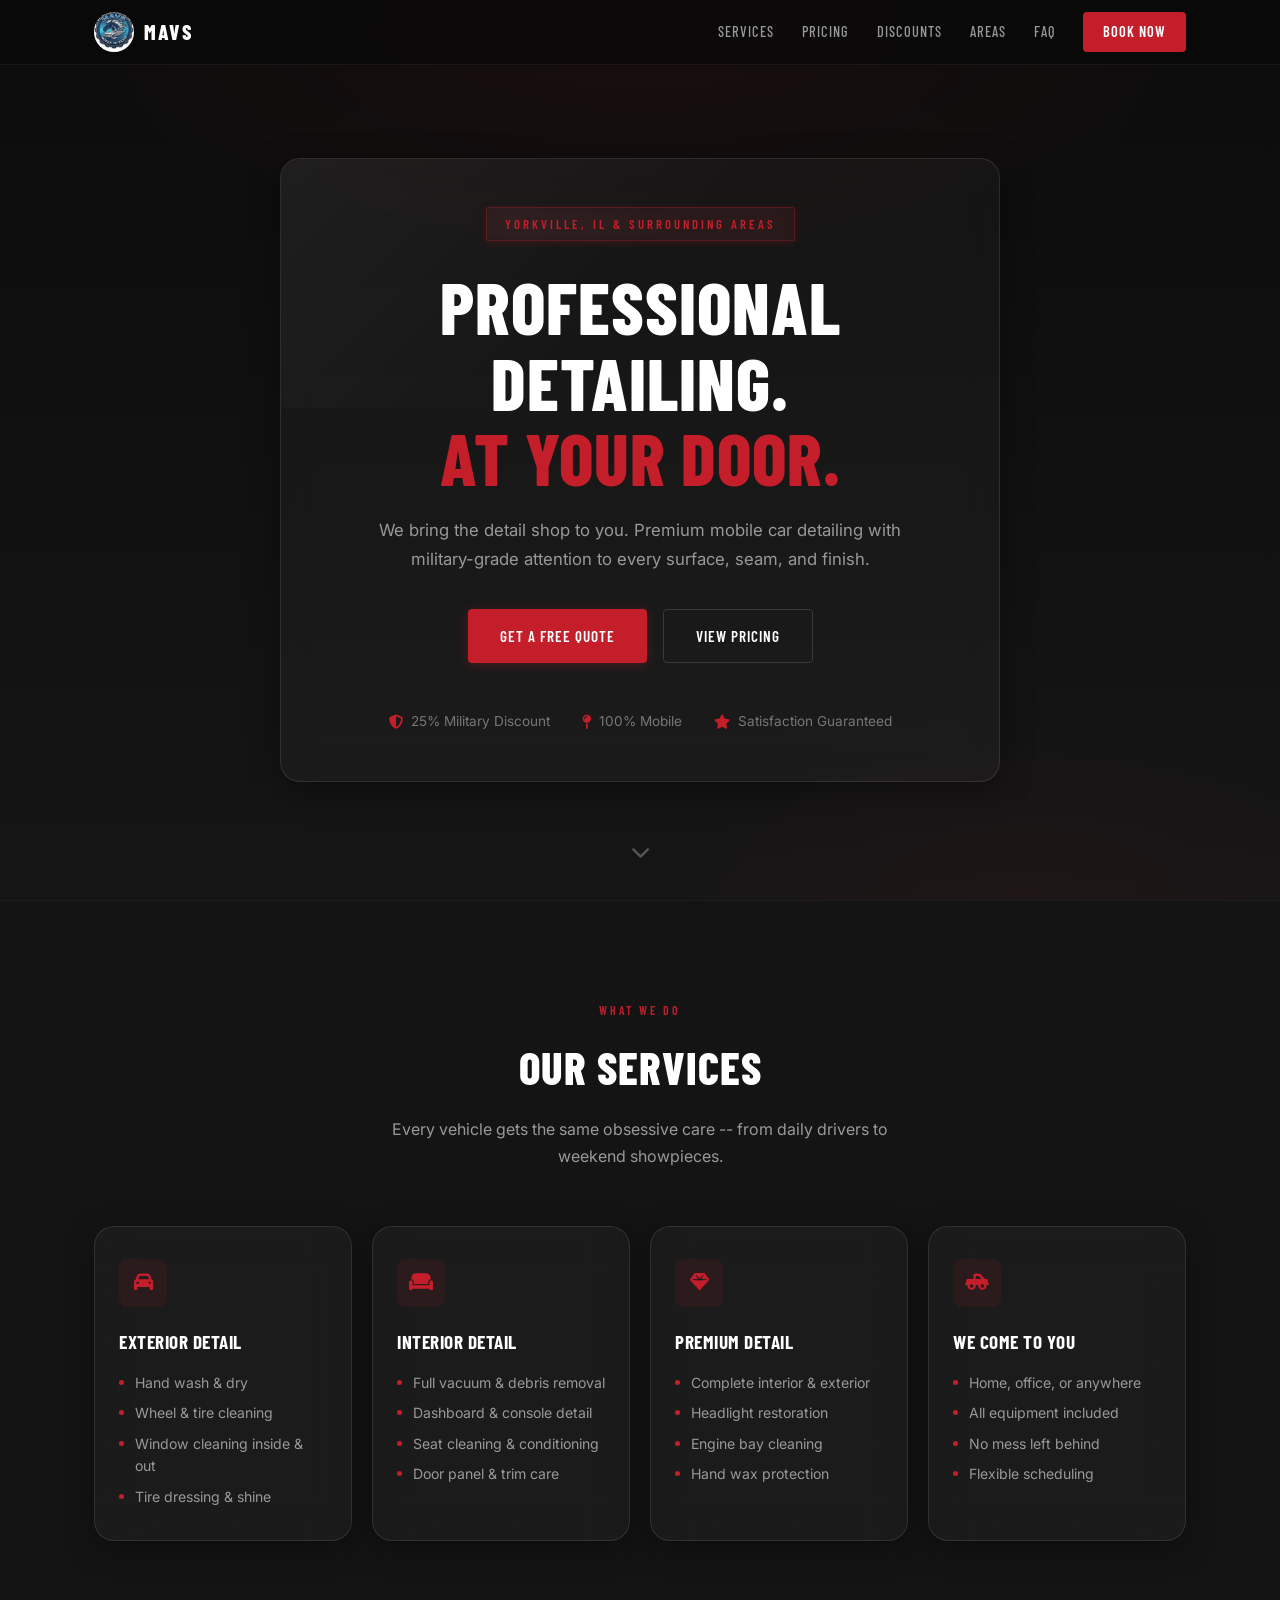
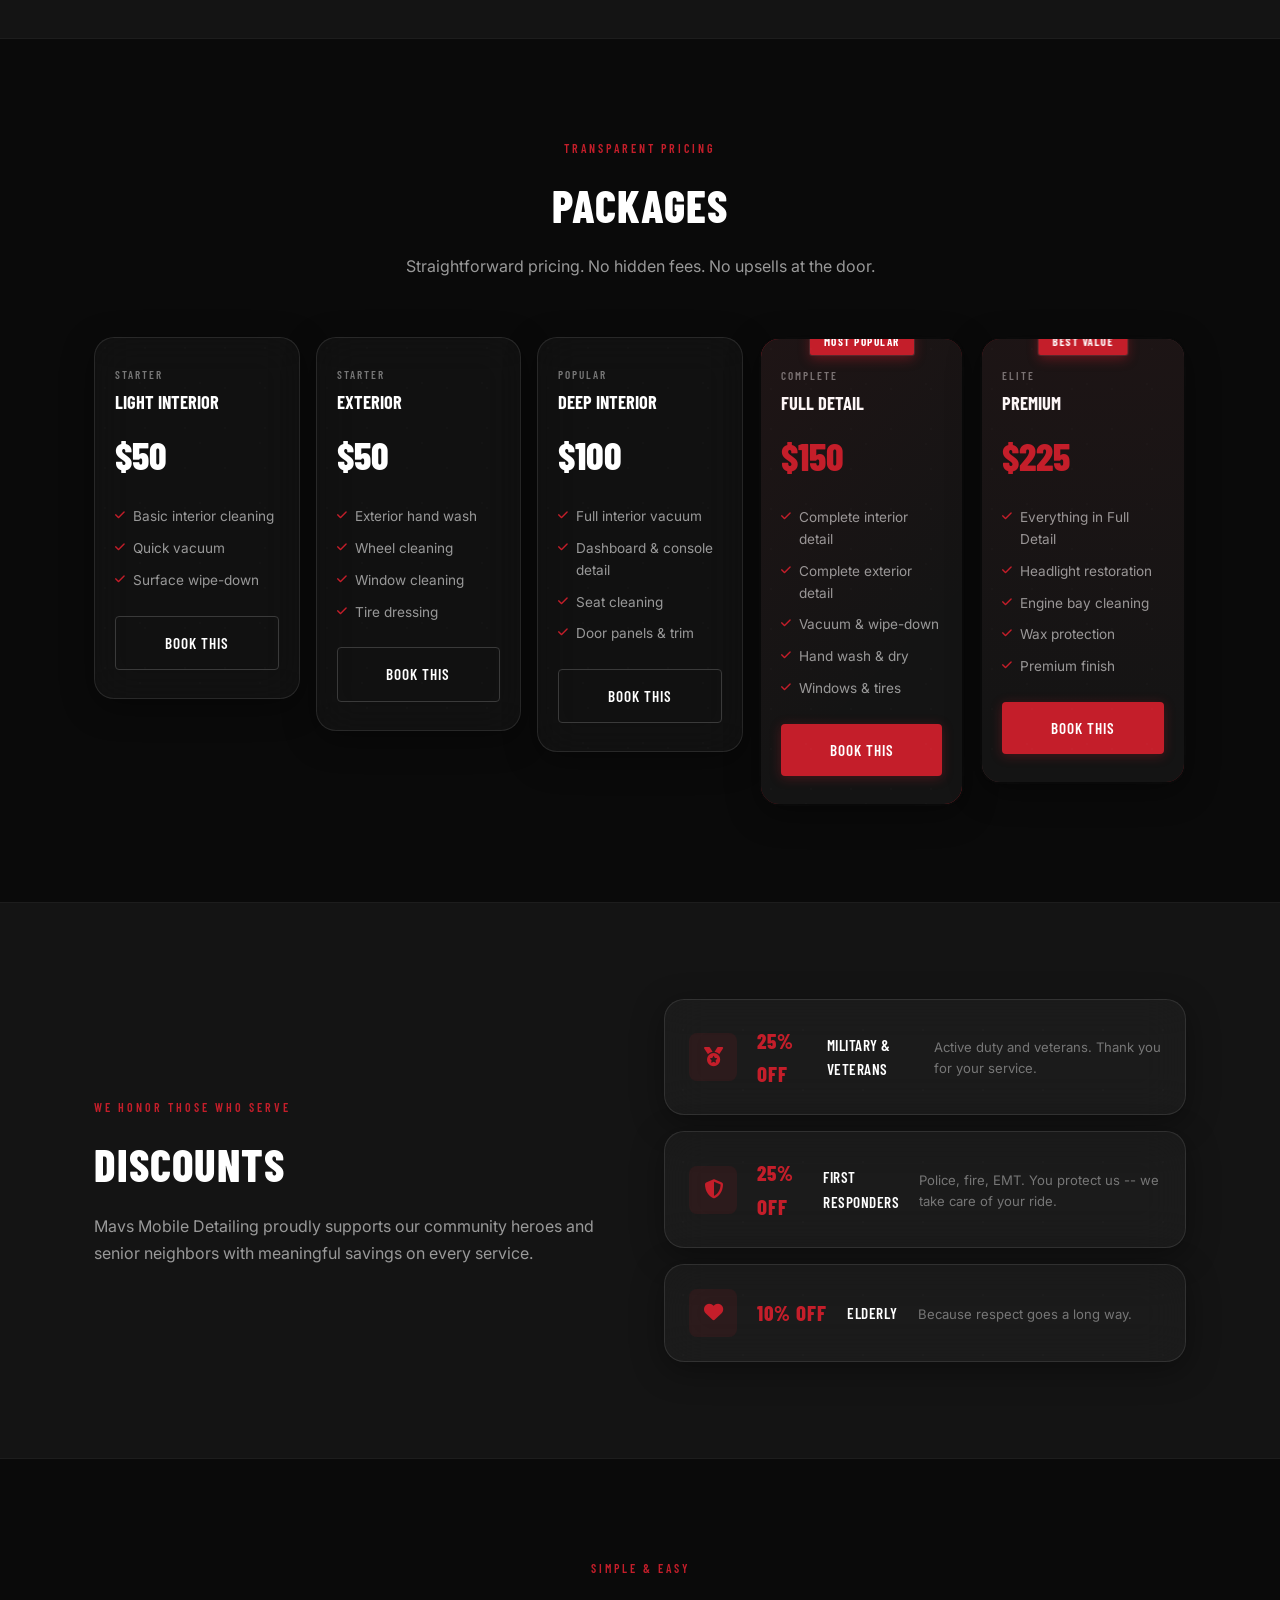
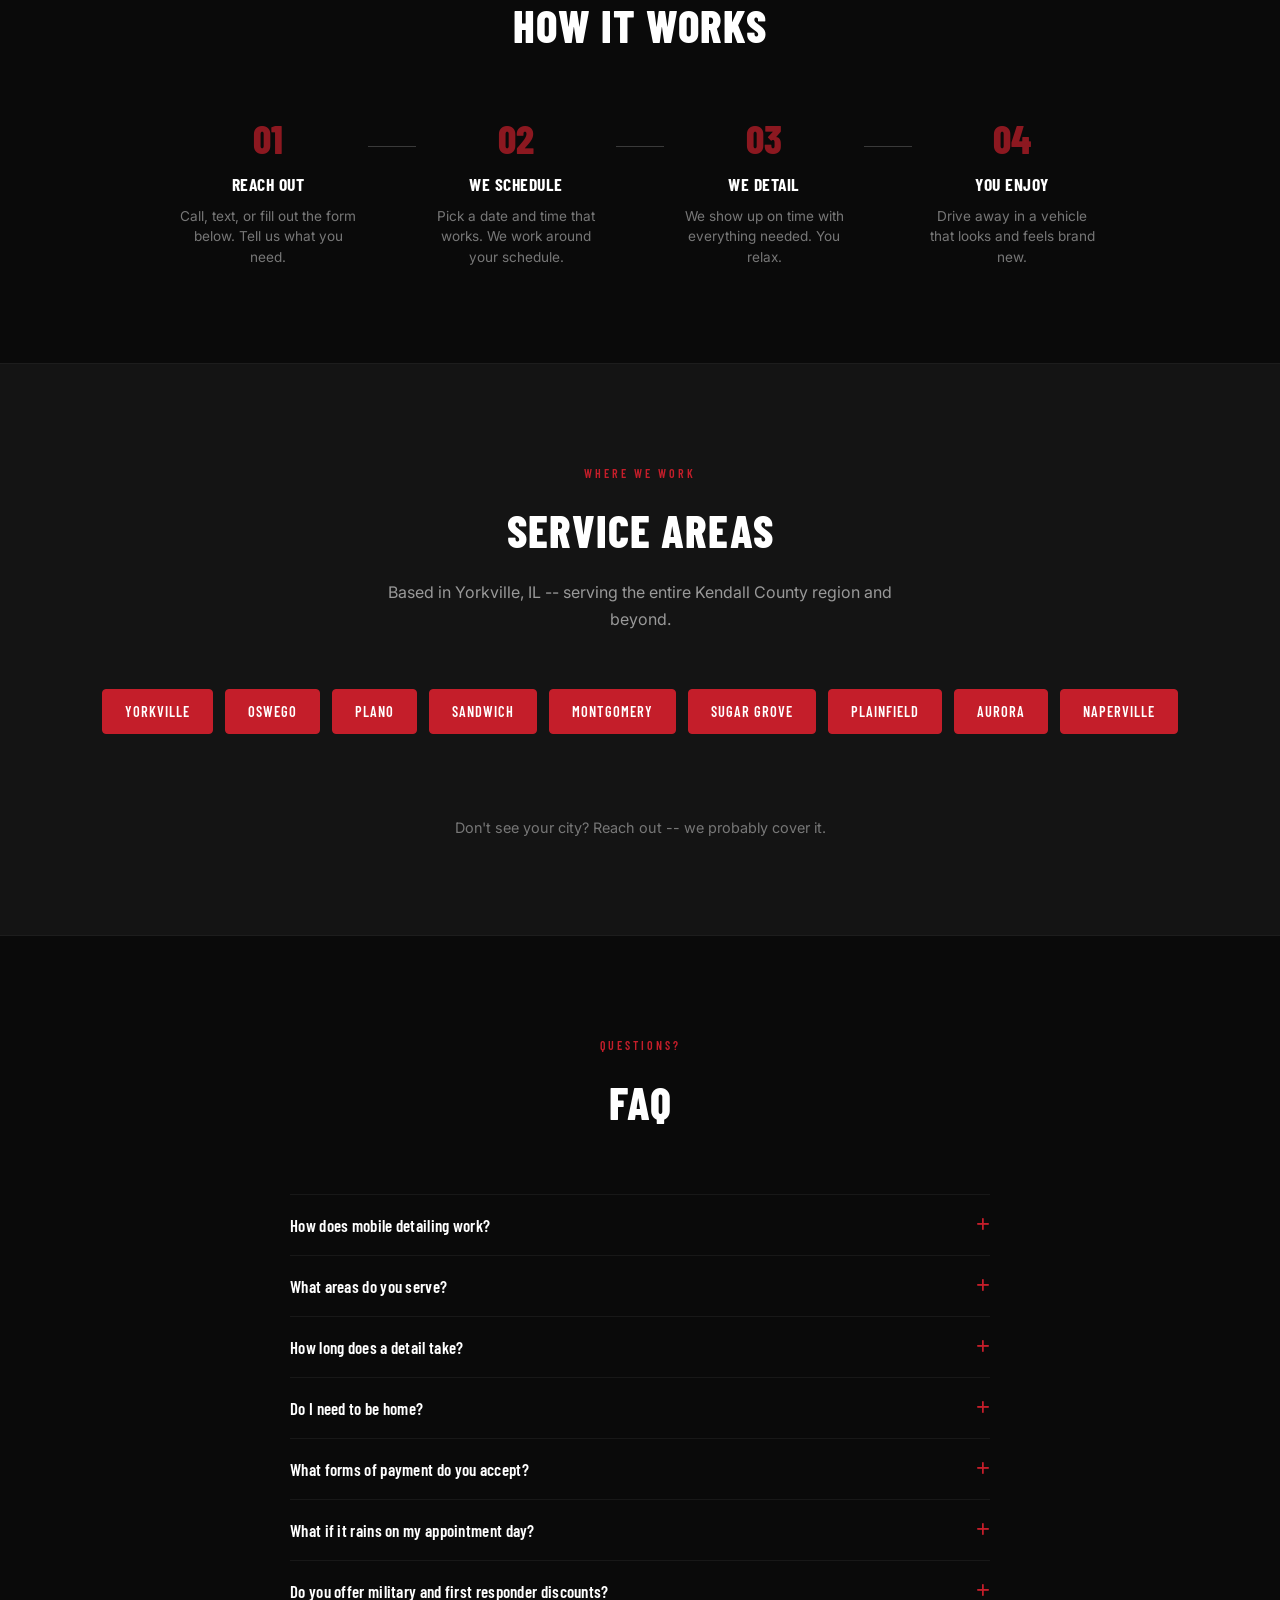
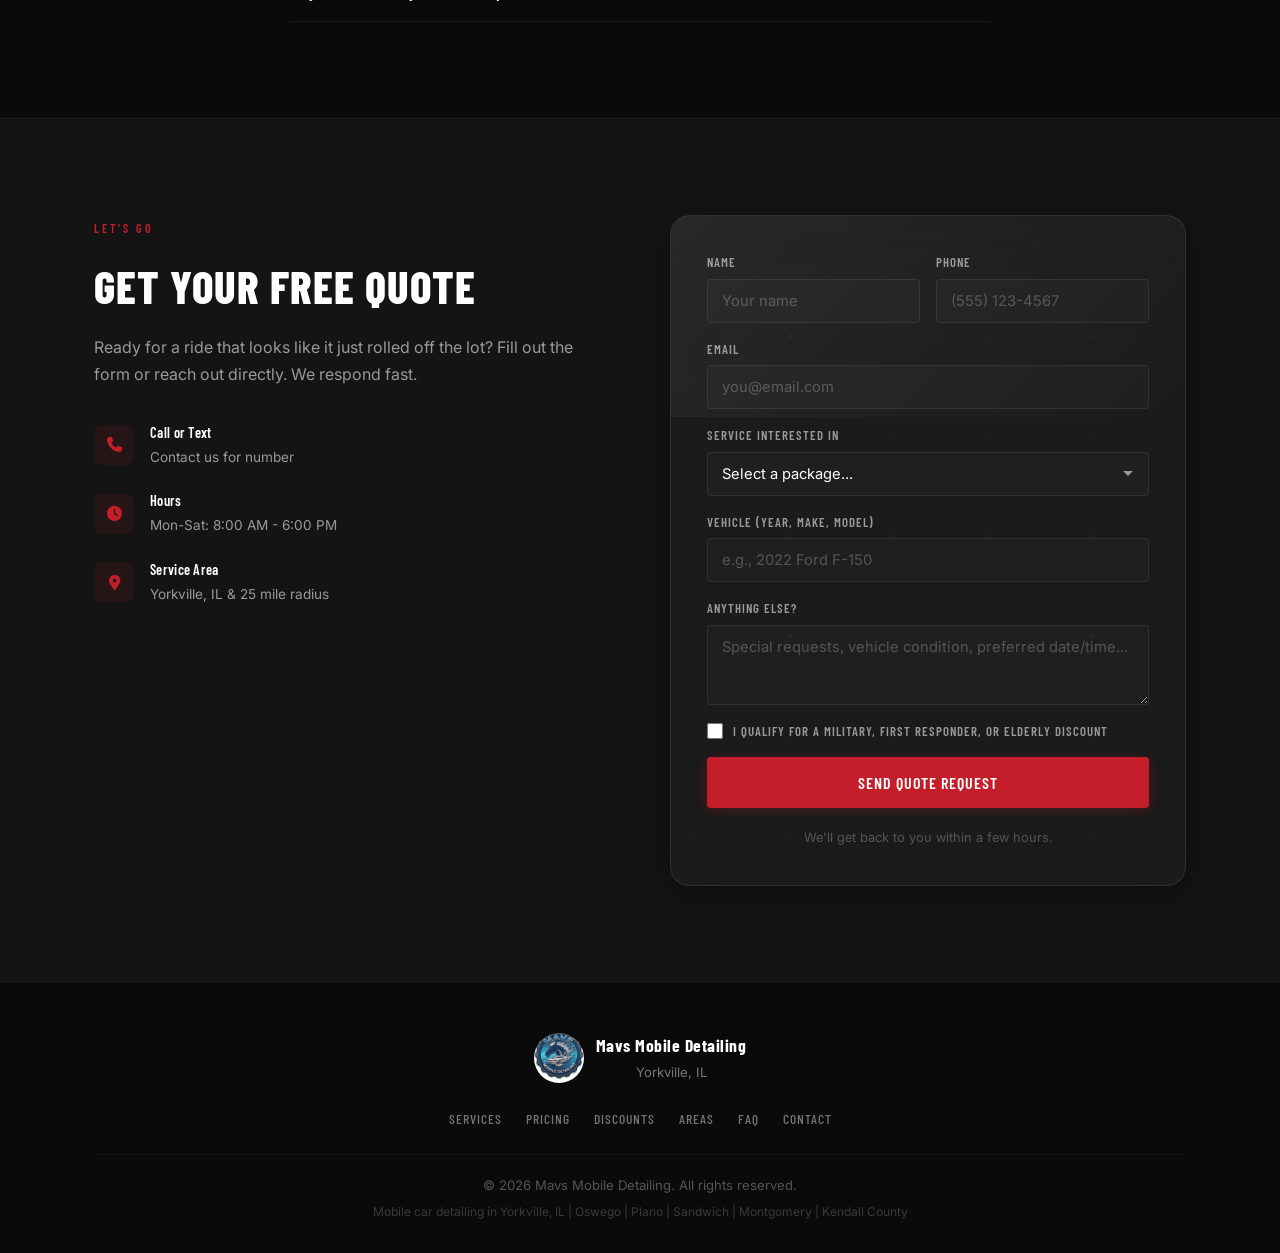
==== commit bdf15c5c: "Fix service area tags - make all cities red and interactive - Remove area-tag--primary class (all ci" ====
--- a/index.html
+++ b/index.html
@@ -473,7 +473,7 @@
                 <p class="section-desc">Based in Yorkville, IL -- serving the entire Kendall County region and beyond.</p>
             </div>
             <div class="areas-grid">
-                <div class="area-tag area-tag--primary">Yorkville</div>
+                <div class="area-tag">Yorkville</div>
                 <div class="area-tag">Oswego</div>
                 <div class="area-tag">Plano</div>
                 <div class="area-tag">Sandwich</div>
--- a/css/styles.css
+++ b/css/styles.css
@@ -984,28 +984,41 @@
     font-size: 0.9rem;
     letter-spacing: 1px;
     text-transform: uppercase;
-    color: var(--gray-300);
-    background: var(--black-card);
-    border: 1px solid rgba(255,255,255,0.08);
+    color: var(--white);
+    background: var(--red);
+    border: 1px solid var(--red);
     padding: 10px 22px;
     border-radius: var(--radius-sm);
     transition: all var(--transition);
+    cursor: pointer;
+    position: relative;
+    overflow: hidden;
+}
+
+.area-tag::before {
+    content: '';
+    position: absolute;
+    top: 0;
+    left: -100%;
+    width: 100%;
+    height: 100%;
+    background: linear-gradient(90deg, transparent, rgba(255,255,255,0.2), transparent);
+    transition: left 0.5s;
 }
 
 .area-tag:hover {
-    border-color: rgba(196, 30, 42, 0.3);
-    color: var(--white);
-}
-
-.area-tag--primary {
-    background: var(--red);
-    color: var(--white);
-    border-color: var(--red);
-}
-
-.area-tag--primary:hover {
     background: var(--red-hover);
     border-color: var(--red-hover);
+    transform: translateY(-2px);
+    box-shadow: 0 4px 12px rgba(196, 30, 42, 0.4);
+}
+
+.area-tag:hover::before {
+    left: 100%;
+}
+
+.area-tag:active {
+    transform: translateY(0);
 }
 
 .areas-note {
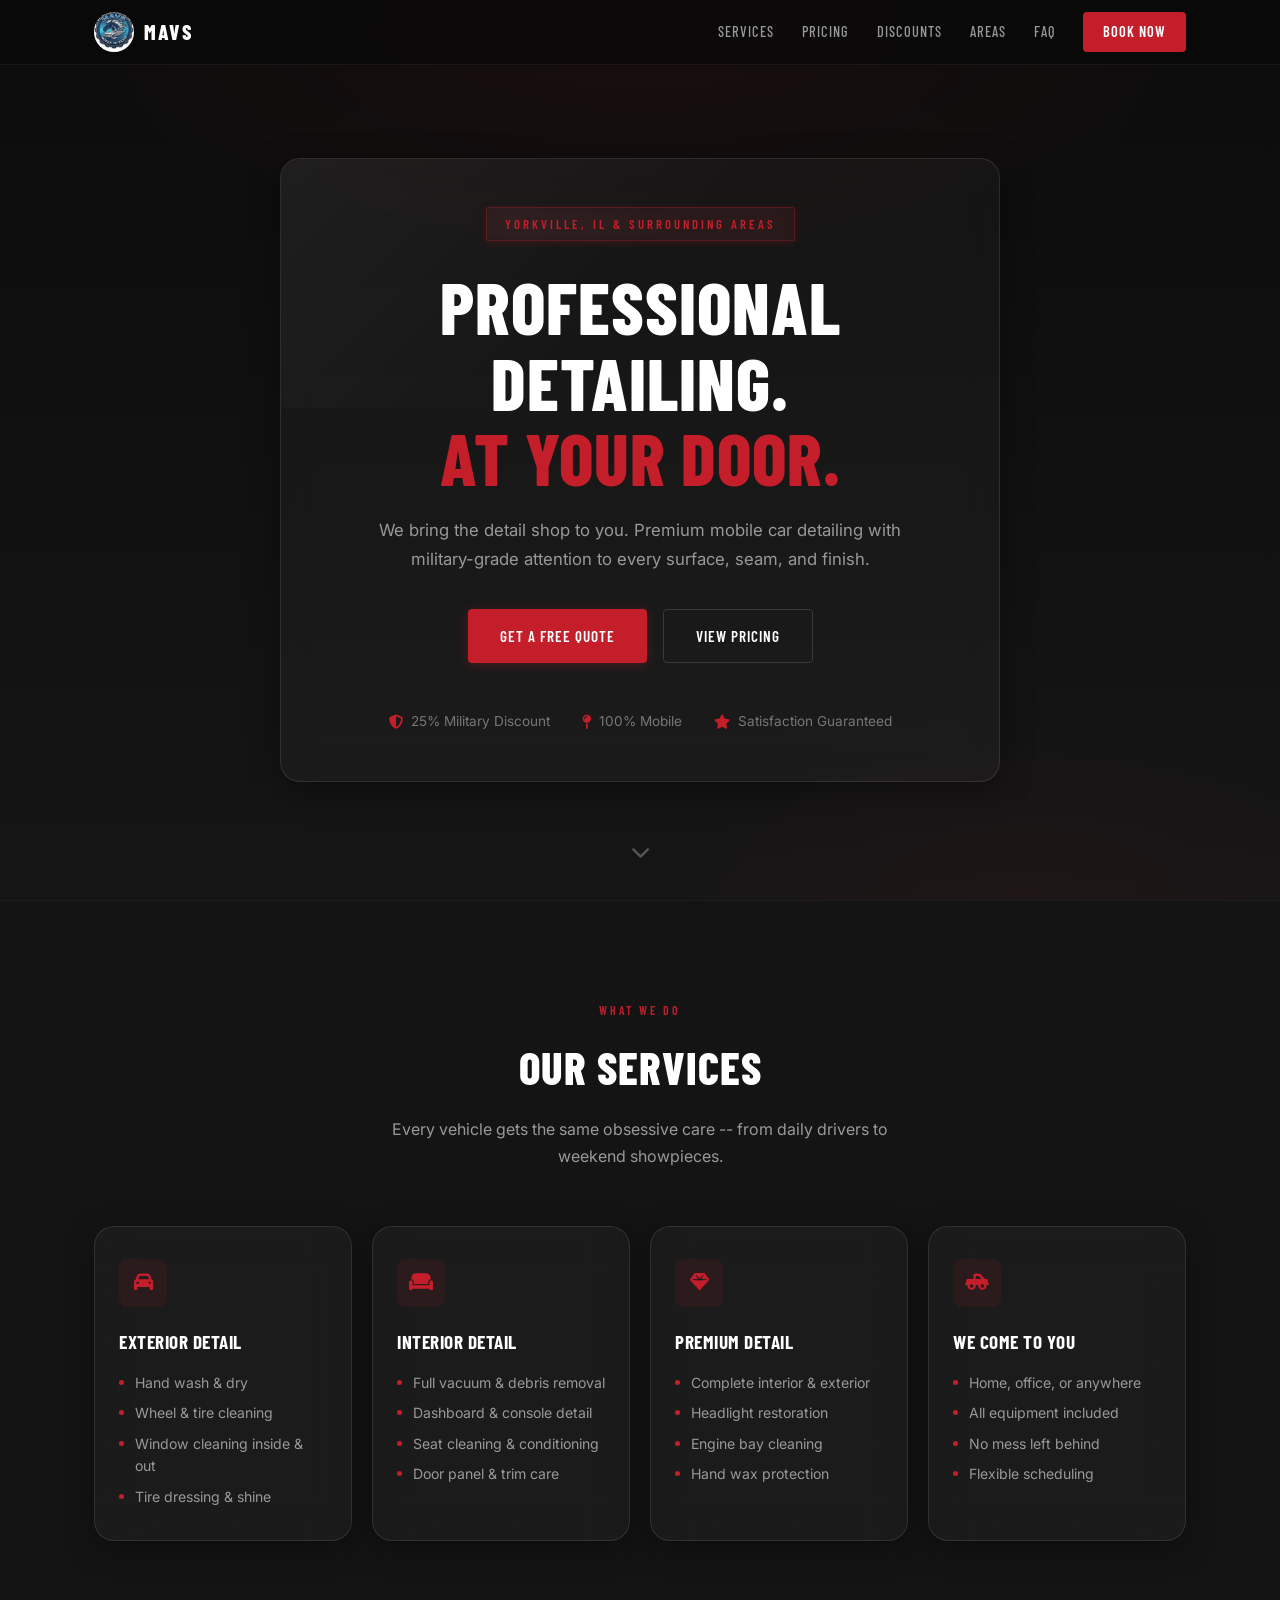
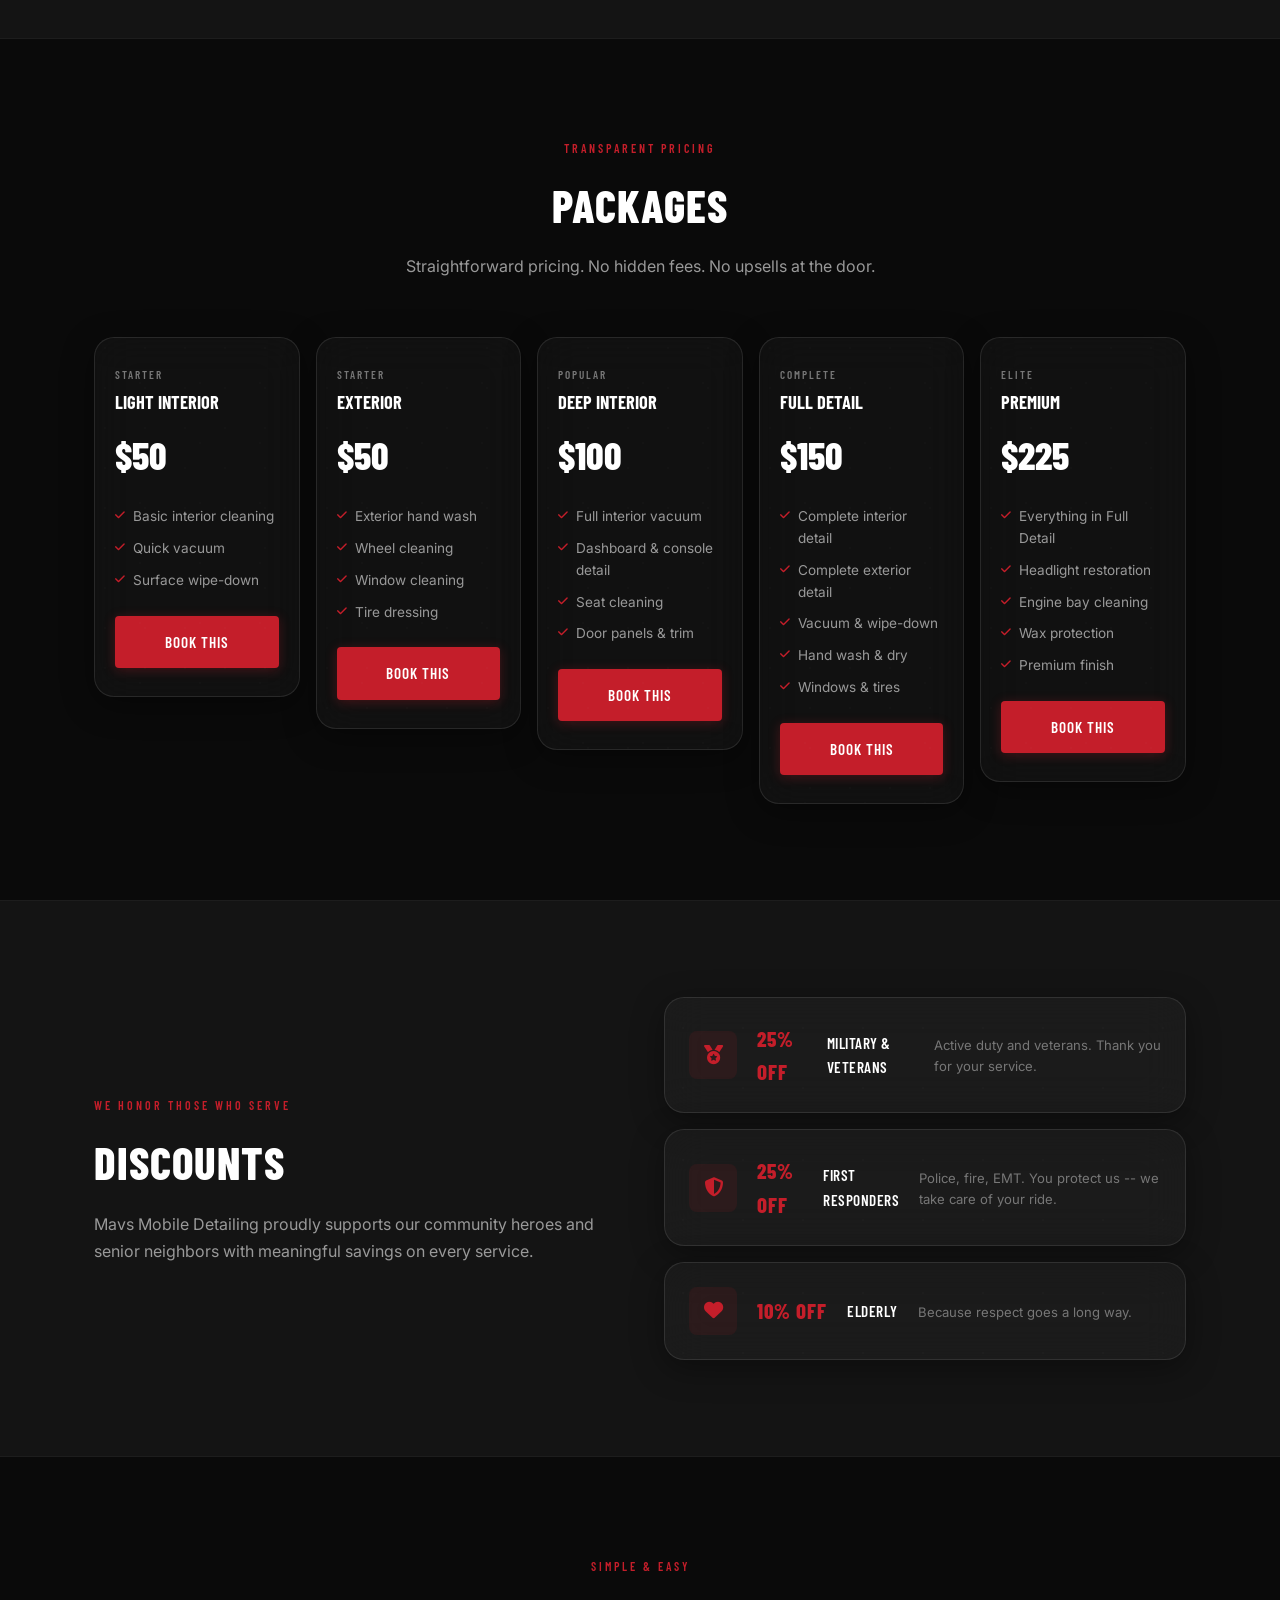
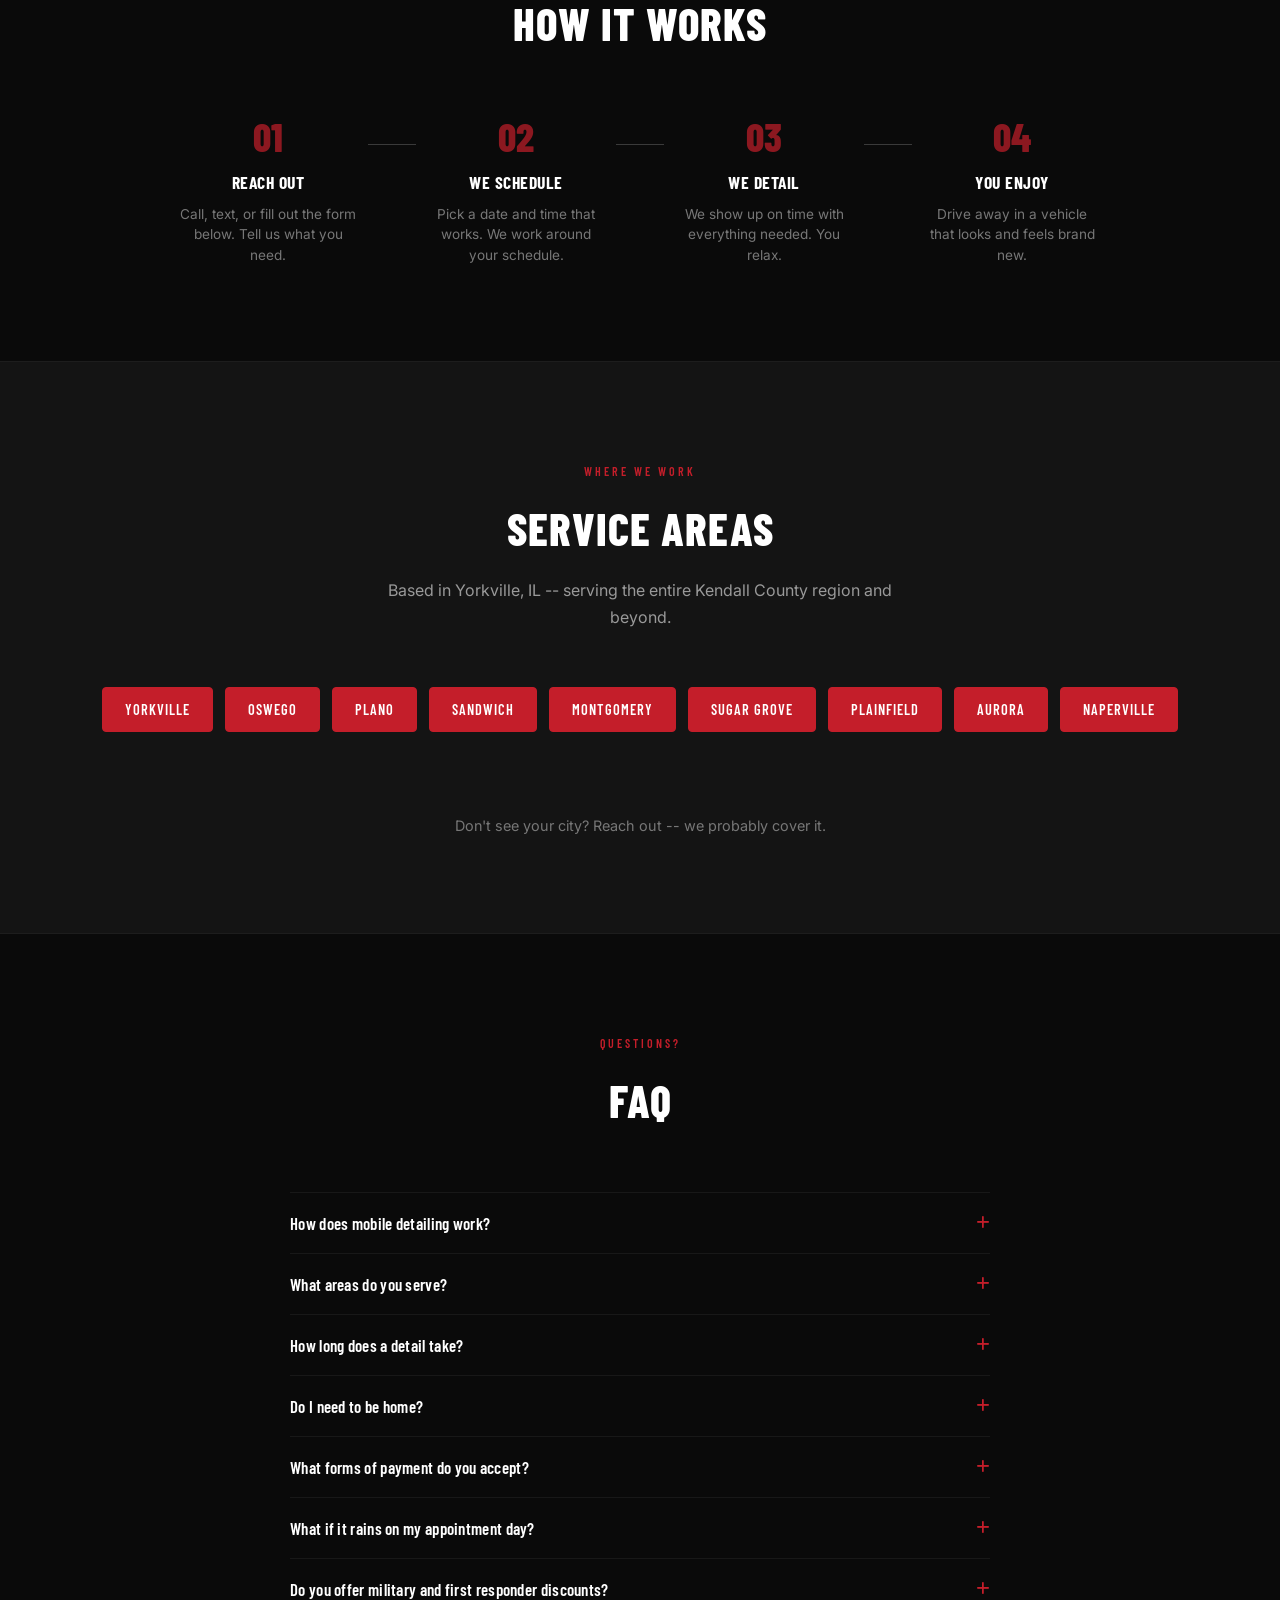
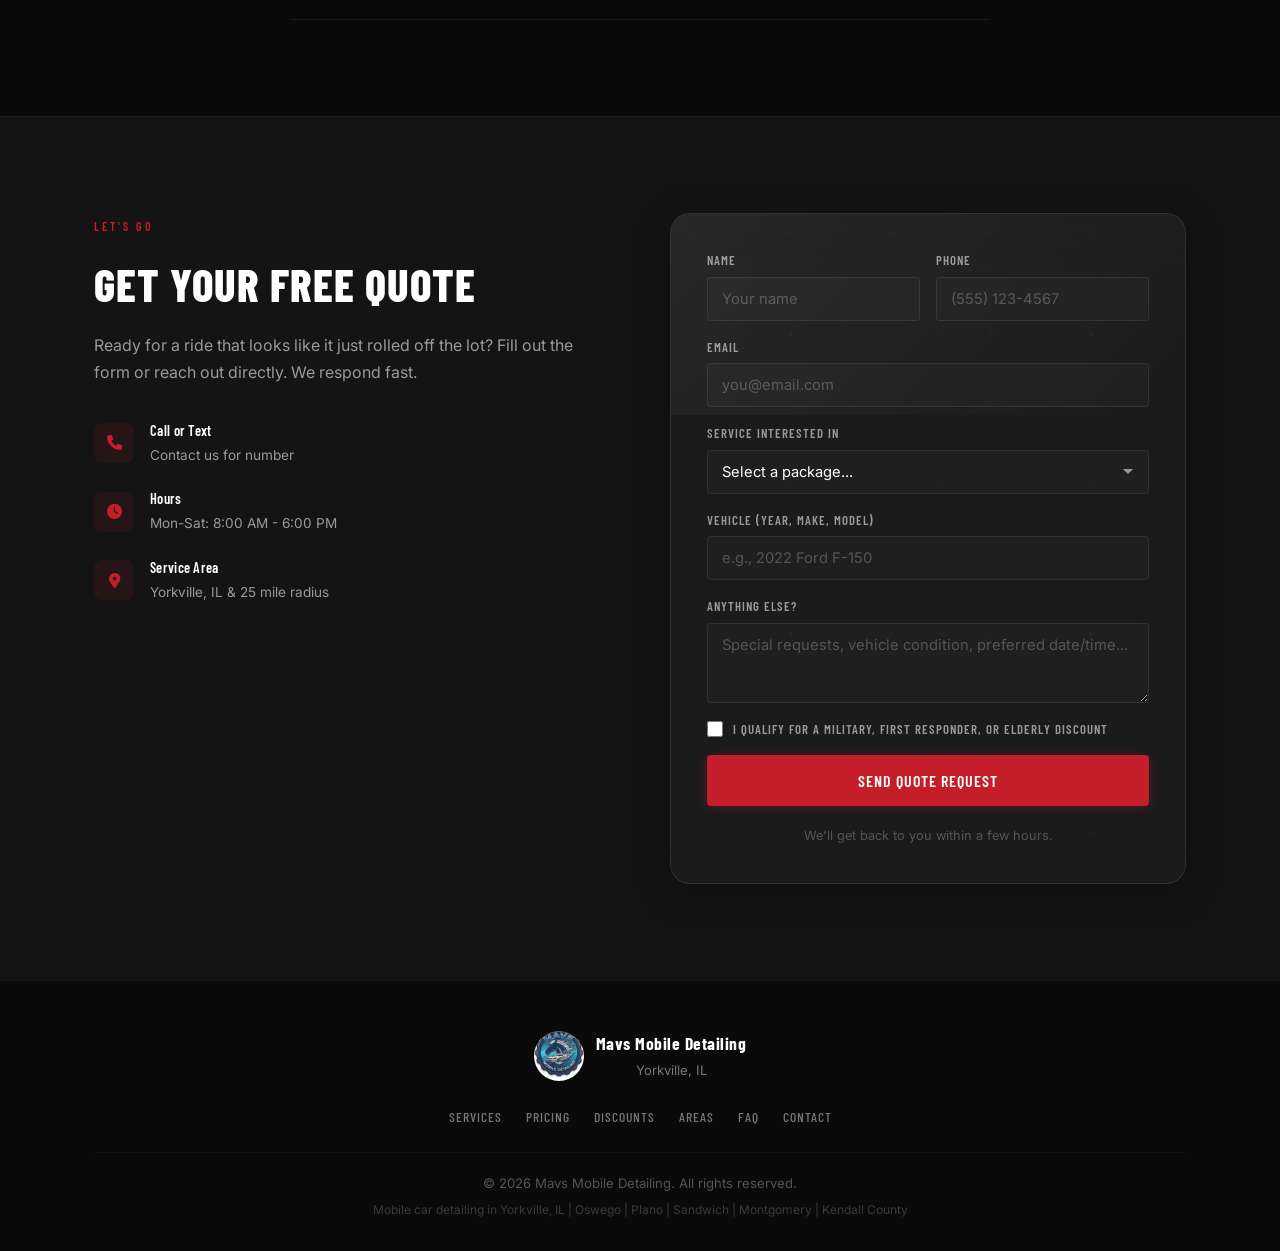
==== commit 114cbecf: "Fix pricing cards - make all packages consistent - Remove price-card--featured and price-card--premi" ====
--- a/index.html
+++ b/index.html
@@ -330,7 +330,7 @@
                         <li><i class="fas fa-check"></i> Quick vacuum</li>
                         <li><i class="fas fa-check"></i> Surface wipe-down</li>
                     </ul>
-                    <a href="#contact" class="btn btn-outline btn-block">Book This</a>
+                    <a href="#contact" class="btn btn-primary btn-block">Book This</a>
                 </div>
 
                 <div class="price-card">
@@ -343,7 +343,7 @@
                         <li><i class="fas fa-check"></i> Window cleaning</li>
                         <li><i class="fas fa-check"></i> Tire dressing</li>
                     </ul>
-                    <a href="#contact" class="btn btn-outline btn-block">Book This</a>
+                    <a href="#contact" class="btn btn-primary btn-block">Book This</a>
                 </div>
 
                 <div class="price-card">
@@ -356,11 +356,10 @@
                         <li><i class="fas fa-check"></i> Seat cleaning</li>
                         <li><i class="fas fa-check"></i> Door panels &amp; trim</li>
                     </ul>
-                    <a href="#contact" class="btn btn-outline btn-block">Book This</a>
-                </div>
-
-                <div class="price-card price-card--featured">
-                    <div class="price-badge">Most Popular</div>
+                    <a href="#contact" class="btn btn-primary btn-block">Book This</a>
+                </div>
+
+                <div class="price-card">
                     <div class="price-tier">Complete</div>
                     <h3 class="price-name">Full Detail</h3>
                     <div class="price-amount">$150</div>
@@ -374,8 +373,7 @@
                     <a href="#contact" class="btn btn-primary btn-block">Book This</a>
                 </div>
 
-                <div class="price-card price-card--premium">
-                    <div class="price-badge">Best Value</div>
+                <div class="price-card">
                     <div class="price-tier">Elite</div>
                     <h3 class="price-name">Premium</h3>
                     <div class="price-amount">$225</div>
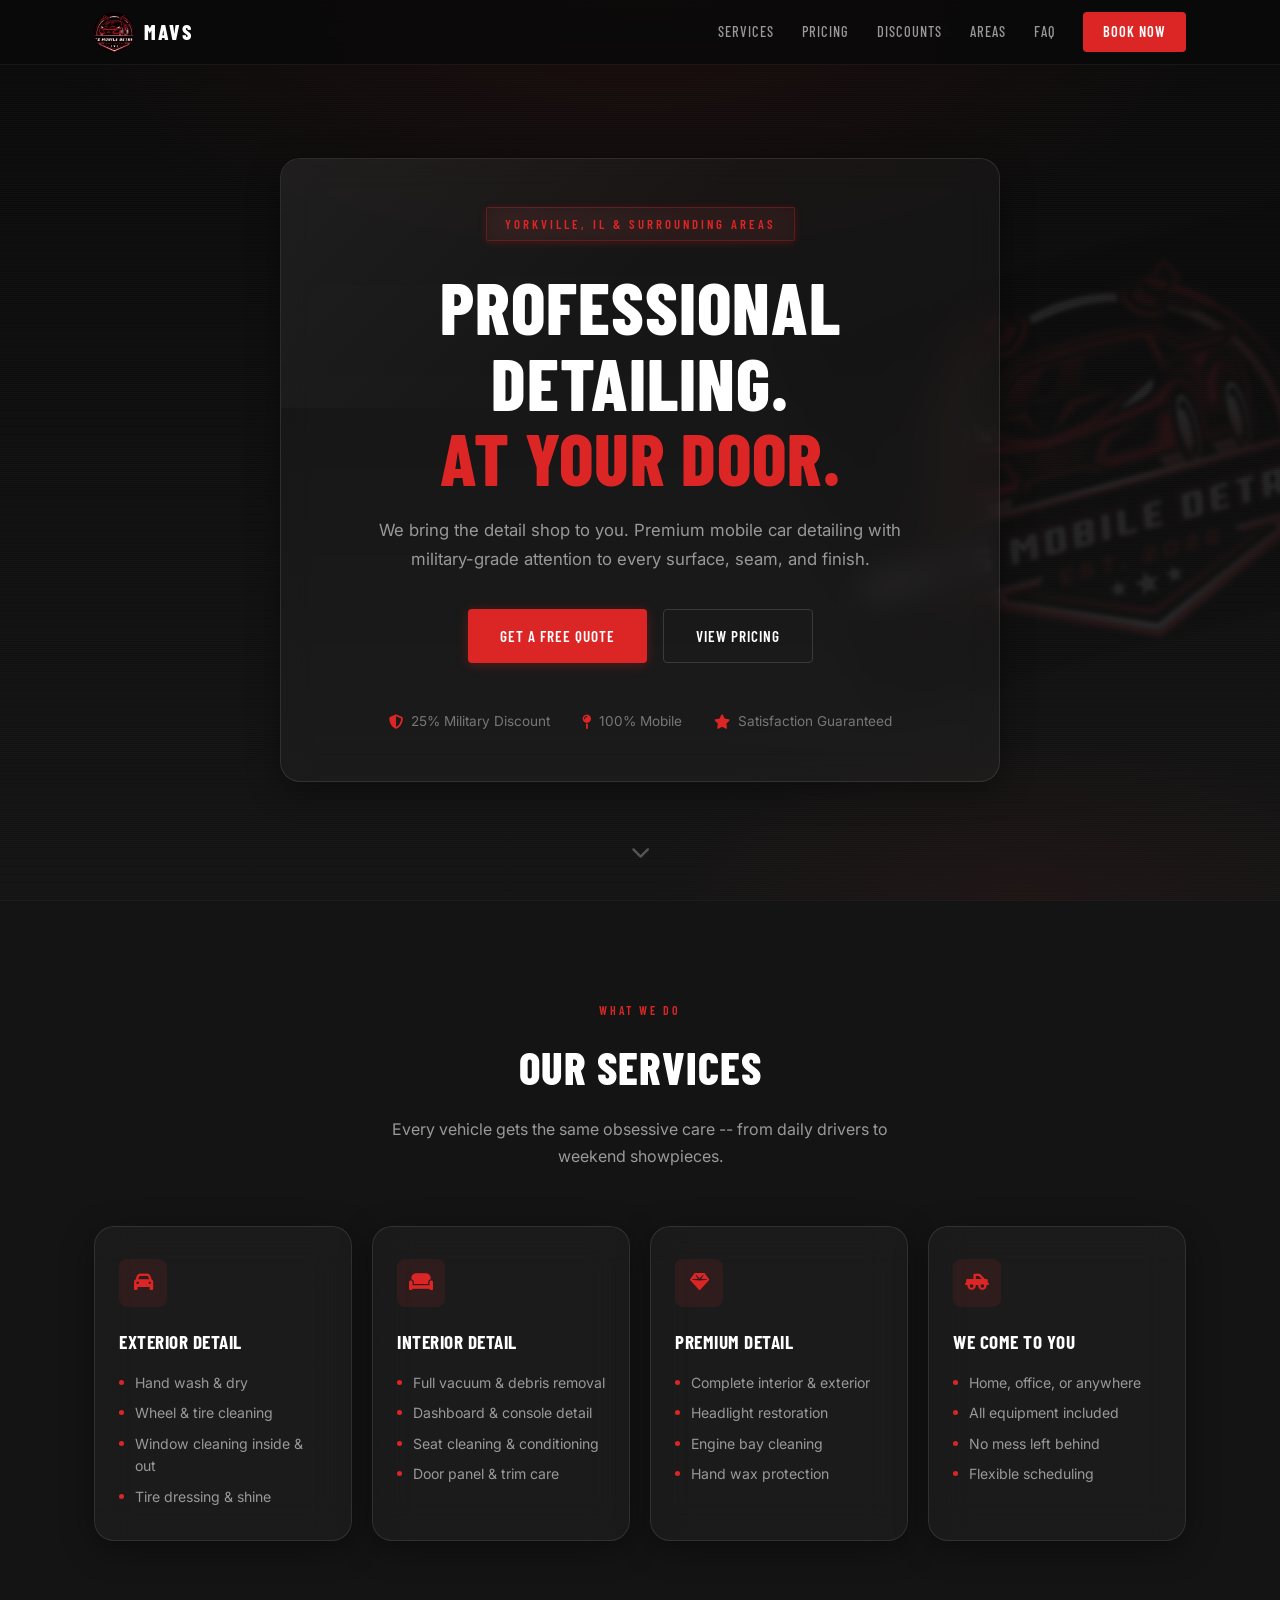
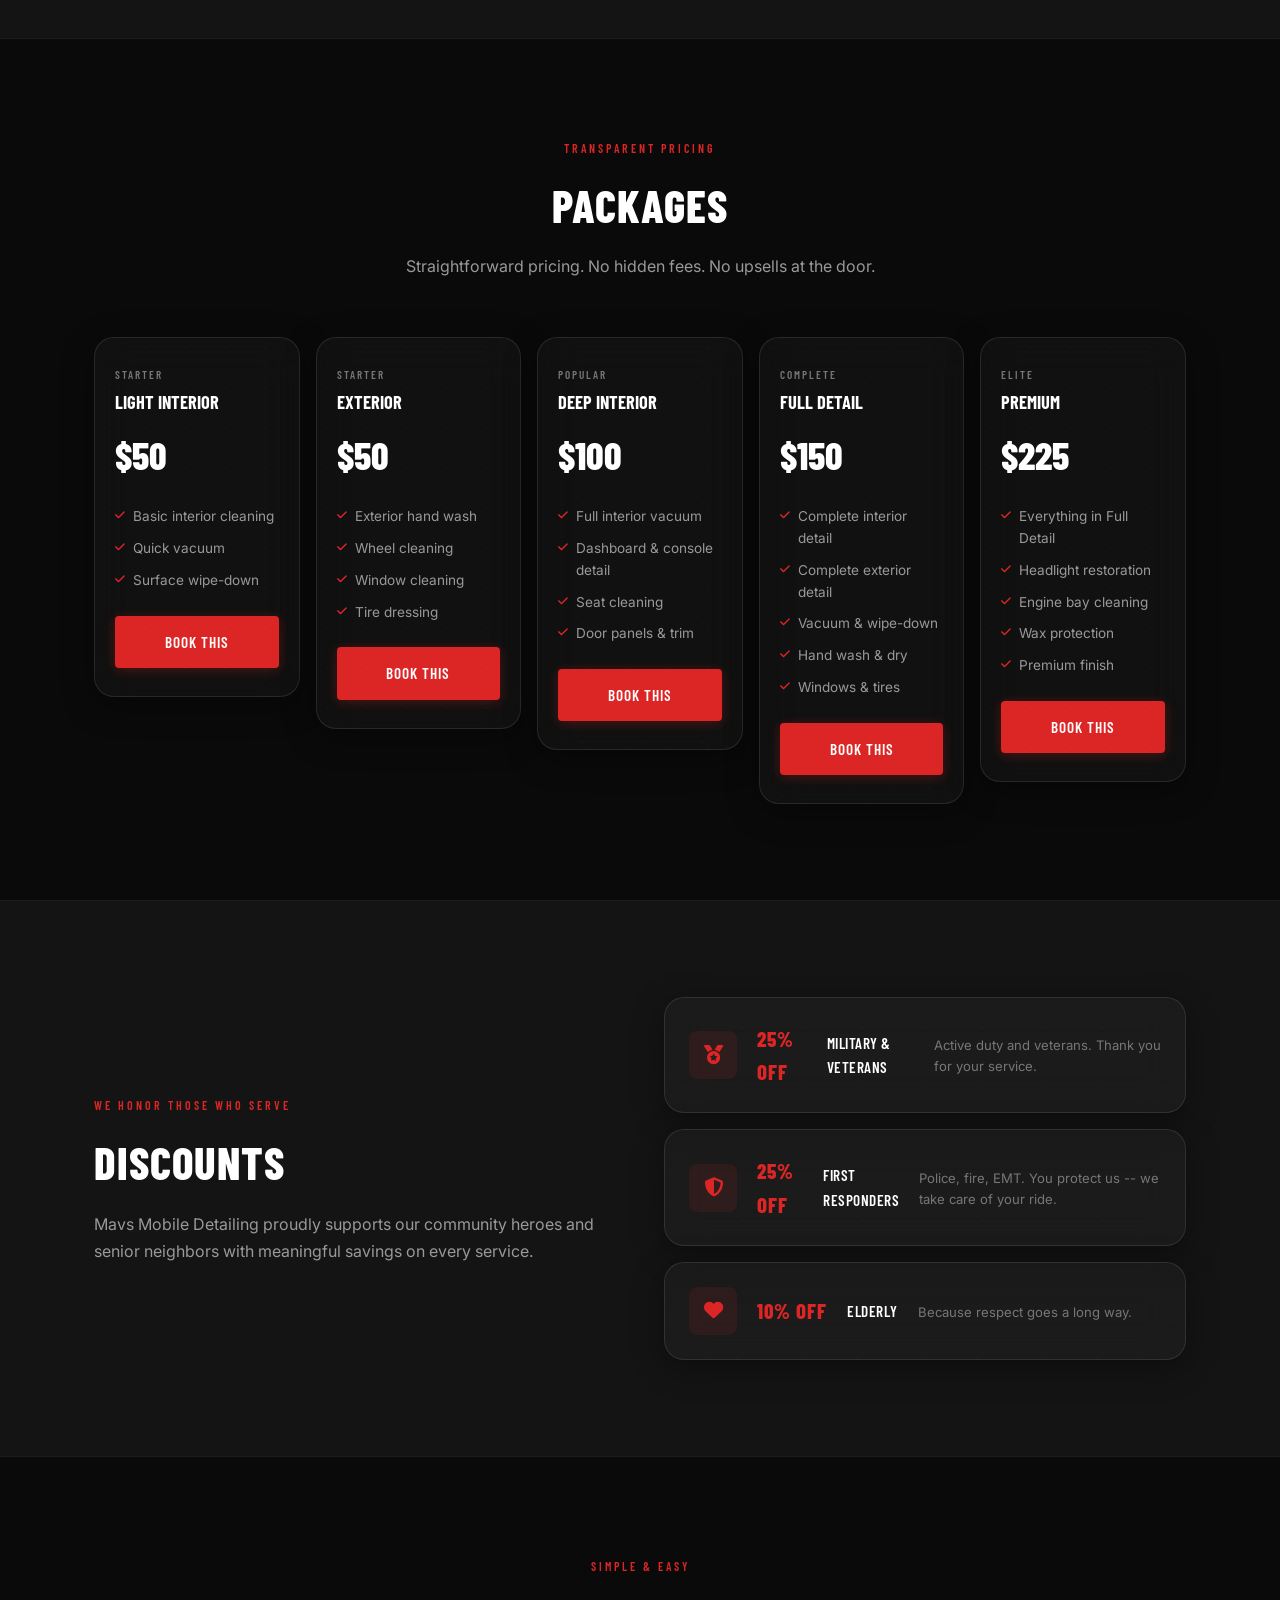
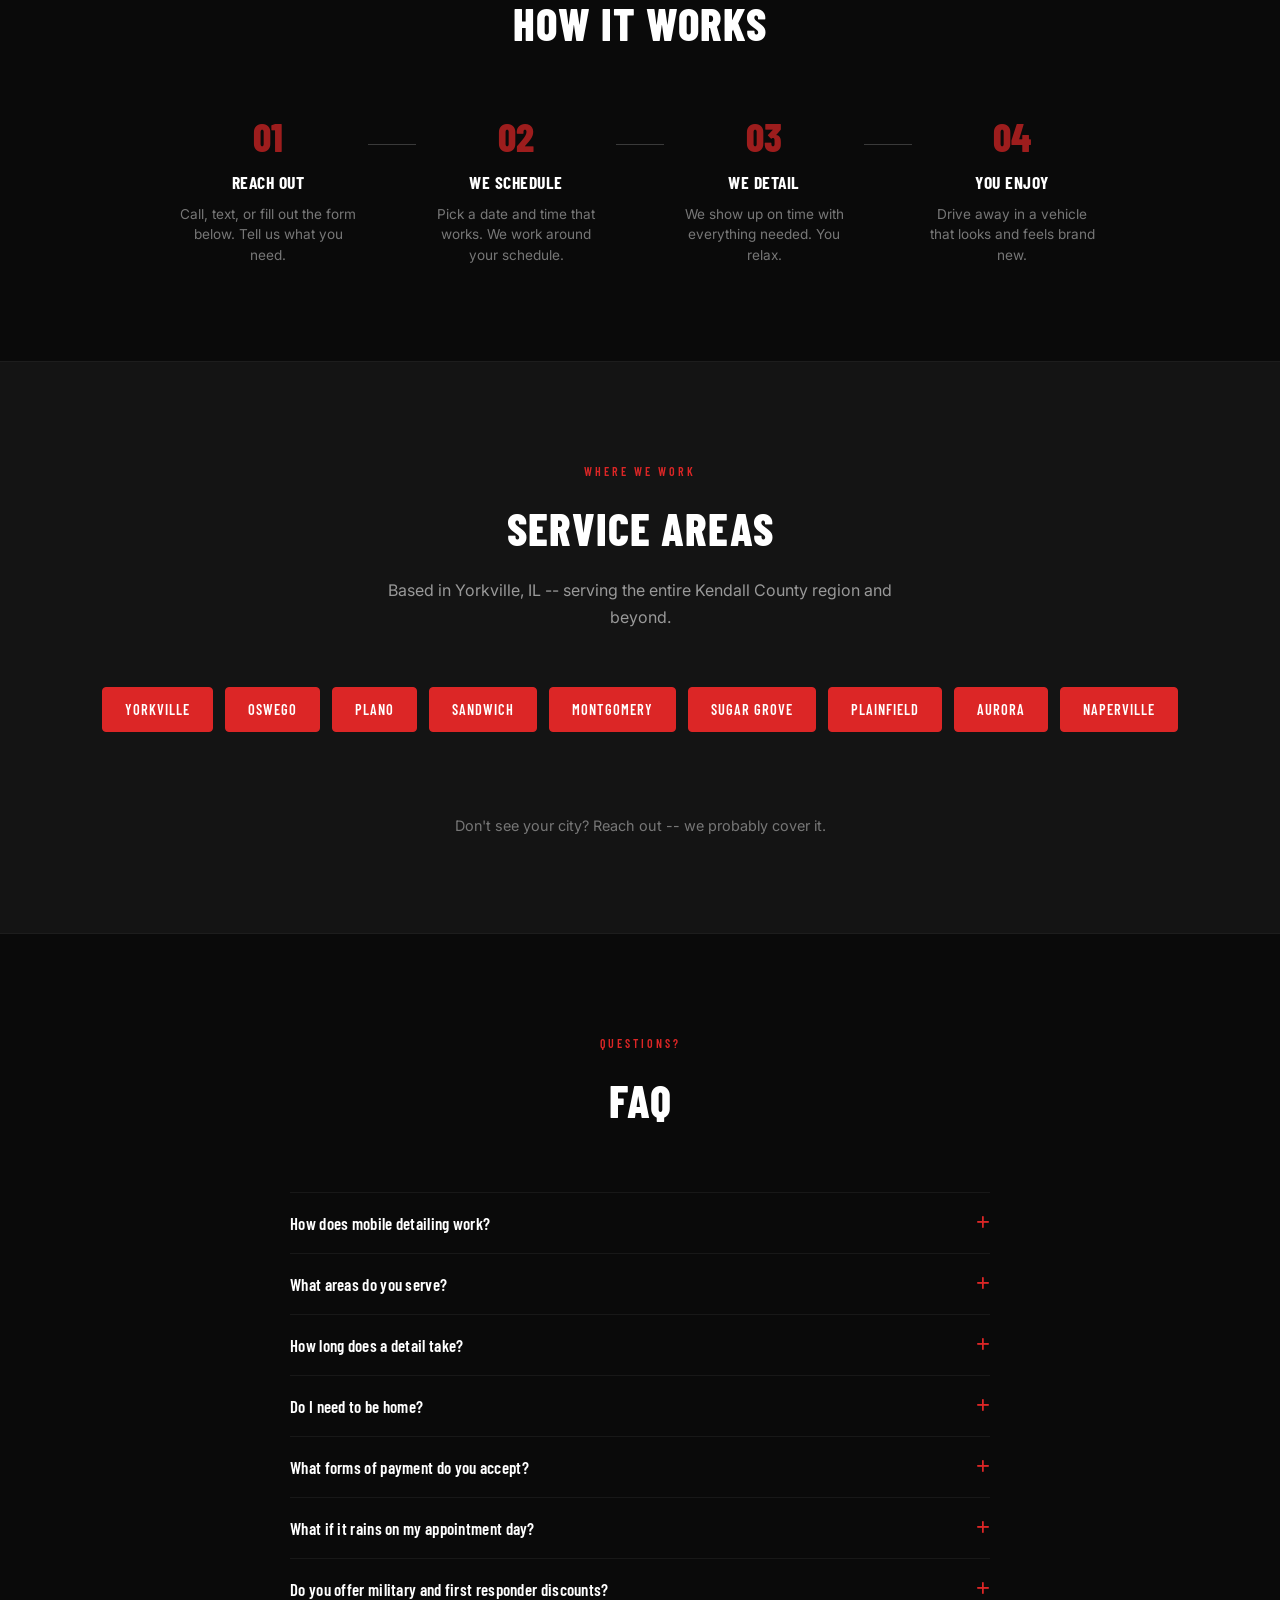
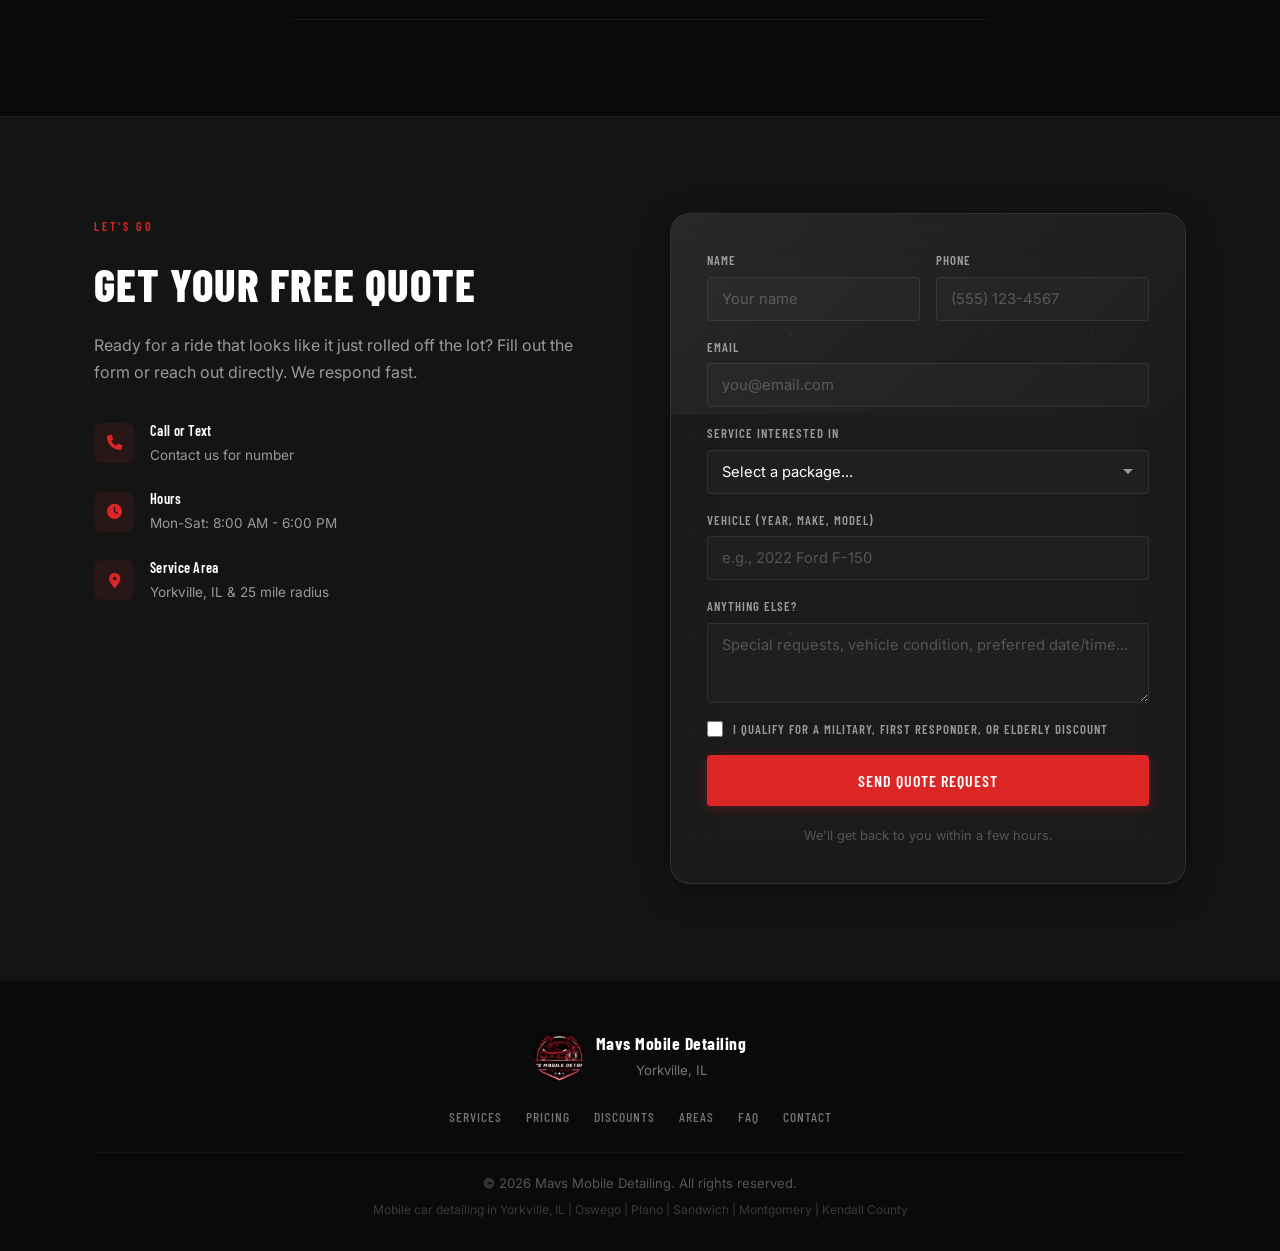
==== commit d52b6bcc: "Update logo and add glass effect to hero - Replace old logo with new red car detailing badge - Updat" ====
--- a/index.html
+++ b/index.html
@@ -214,6 +214,9 @@
     <!-- Hero Section -->
     <header class="hero" id="hero">
         <div class="hero-bg"></div>
+        <div class="hero-logo-glass">
+            <img src="assets/logo.jpeg" alt="" aria-hidden="true">
+        </div>
         <div class="hero-content">
             <div class="hero-badge">YORKVILLE, IL &amp; SURROUNDING AREAS</div>
             <h1 class="hero-title">
--- a/css/styles.css
+++ b/css/styles.css
@@ -27,10 +27,10 @@
     --white: #ffffff;
     --white-off: #f5f5f5;
 
-    --red: #c41e2a;
-    --red-hover: #d42a36;
-    --red-dark: #9a1620;
-    --red-glow: rgba(196, 30, 42, 0.15);
+    --red: #DC2626;
+    --red-hover: #DC2626;
+    --red-dark: #DC2626;
+    --red-glow: rgba(220, 38, 38, 0.15);
 
     --font-heading: 'Barlow Condensed', 'Arial Narrow', sans-serif;
     --font-body: 'Inter', -apple-system, BlinkMacSystemFont, sans-serif;
@@ -229,8 +229,8 @@
     inset: 0;
     /* Textured background using CSS — no image dependency */
     background:
-        radial-gradient(ellipse 80% 50% at 50% 0%, rgba(196, 30, 42, 0.08) 0%, transparent 60%),
-        radial-gradient(ellipse 60% 40% at 80% 100%, rgba(196, 30, 42, 0.05) 0%, transparent 50%),
+        radial-gradient(ellipse 80% 50% at 50% 0%, rgba(220, 38, 38, 0.08) 0%, transparent 60%),
+        radial-gradient(ellipse 60% 40% at 80% 100%, rgba(220, 38, 38, 0.05) 0%, transparent 50%),
         linear-gradient(180deg, var(--black) 0%, var(--black-soft) 100%);
     z-index: 0;
 }
@@ -251,6 +251,36 @@
     z-index: 1;
 }
 
+.hero-logo-glass {
+    position: absolute;
+    right: -10%;
+    top: 50%;
+    transform: translateY(-50%) rotate(-15deg);
+    width: 600px;
+    height: 600px;
+    z-index: 1;
+    opacity: 0.08;
+    pointer-events: none;
+    animation: float 8s ease-in-out infinite;
+}
+
+.hero-logo-glass img {
+    width: 100%;
+    height: 100%;
+    object-fit: contain;
+    filter: blur(2px) brightness(1.3);
+    mix-blend-mode: screen;
+}
+
+@keyframes float {
+    0%, 100% {
+        transform: translateY(-50%) rotate(-15deg) translateX(0);
+    }
+    50% {
+        transform: translateY(-48%) rotate(-12deg) translateX(-20px);
+    }
+}
+
 .hero-content {
     position: relative;
     z-index: 2;
@@ -287,14 +317,14 @@
     letter-spacing: 3px;
     color: var(--red);
     /* Glassmorphic badge */
-    background: rgba(196, 30, 42, 0.08);
+    background: rgba(220, 38, 38, 0.08);
     backdrop-filter: blur(12px);
     -webkit-backdrop-filter: blur(12px);
-    border: 1px solid rgba(196, 30, 42, 0.3);
+    border: 1px solid rgba(220, 38, 38, 0.3);
     padding: 6px 18px;
     border-radius: 2px;
     margin-bottom: 28px;
-    box-shadow: 0 2px 8px rgba(196, 30, 42, 0.2);
+    box-shadow: 0 2px 8px rgba(220, 38, 38, 0.2);
     position: relative;
     z-index: 1;
 }
@@ -394,12 +424,12 @@
 .btn-primary {
     background: var(--red);
     color: var(--white);
-    box-shadow: 0 2px 12px rgba(196, 30, 42, 0.3);
+    box-shadow: 0 2px 12px rgba(220, 38, 38, 0.3);
 }
 
 .btn-primary:hover {
     background: var(--red-hover);
-    box-shadow: 0 4px 20px rgba(196, 30, 42, 0.4);
+    box-shadow: 0 4px 20px rgba(220, 38, 38, 0.4);
     transform: translateY(-2px);
 }
 
@@ -539,7 +569,7 @@
 .service-icon {
     width: 48px;
     height: 48px;
-    background: rgba(196, 30, 42, 0.1);
+    background: rgba(220, 38, 38, 0.1);
     border-radius: var(--radius-md);
     display: flex;
     align-items: center;
@@ -660,13 +690,13 @@
     border: 2px solid transparent;
     background:
         linear-gradient(var(--black-soft), var(--black-soft)) padding-box,
-        linear-gradient(135deg, var(--red) 0%, rgba(196, 30, 42, 0.3) 50%, var(--red) 100%) border-box;
+        linear-gradient(135deg, var(--red) 0%, rgba(220, 38, 38, 0.3) 50%, var(--red) 100%) border-box;
     backdrop-filter: blur(24px);
     -webkit-backdrop-filter: blur(24px);
 }
 
 .price-card--featured::before {
-    background: linear-gradient(135deg, rgba(196, 30, 42, 0.1) 0%, transparent 60%);
+    background: linear-gradient(135deg, rgba(220, 38, 38, 0.1) 0%, transparent 60%);
     opacity: 1;
 }
 
@@ -674,7 +704,7 @@
     transform: translateY(-12px) scale(1.05);
     box-shadow:
         var(--shadow-glass-hover),
-        0 0 40px rgba(196, 30, 42, 0.3);
+        0 0 40px rgba(220, 38, 38, 0.3);
 }
 
 .price-card--premium {
@@ -682,13 +712,13 @@
     border: 2px solid transparent;
     background:
         linear-gradient(var(--black-soft), var(--black-soft)) padding-box,
-        linear-gradient(135deg, rgba(196, 30, 42, 0.6) 0%, rgba(255,255,255,0.2) 50%, rgba(196, 30, 42, 0.6) 100%) border-box;
+        linear-gradient(135deg, rgba(220, 38, 38, 0.6) 0%, rgba(255,255,255,0.2) 50%, rgba(220, 38, 38, 0.6) 100%) border-box;
     backdrop-filter: blur(24px);
     -webkit-backdrop-filter: blur(24px);
 }
 
 .price-card--premium::before {
-    background: radial-gradient(circle at 50% 0%, rgba(196, 30, 42, 0.08) 0%, transparent 70%);
+    background: radial-gradient(circle at 50% 0%, rgba(220, 38, 38, 0.08) 0%, transparent 70%);
     opacity: 1;
 }
 
@@ -696,7 +726,7 @@
     transform: translateY(-12px) scale(1.05);
     box-shadow:
         var(--shadow-glass-hover),
-        0 0 50px rgba(196, 30, 42, 0.4);
+        0 0 50px rgba(220, 38, 38, 0.4);
 }
 
 .price-badge {
@@ -716,7 +746,7 @@
     white-space: nowrap;
     /* Enhanced with glass shadow */
     box-shadow:
-        0 4px 12px rgba(196, 30, 42, 0.4),
+        0 4px 12px rgba(220, 38, 38, 0.4),
         0 0 0 1px rgba(255, 255, 255, 0.1);
     backdrop-filter: blur(8px);
     -webkit-backdrop-filter: blur(8px);
@@ -851,7 +881,7 @@
 }
 
 .discount-card:hover {
-    border-color: rgba(196, 30, 42, 0.4);
+    border-color: rgba(220, 38, 38, 0.4);
     background: var(--glass-bg-hover);
     transform: translateX(8px) scale(1.02);
     box-shadow: var(--shadow-glass-hover);
@@ -867,7 +897,7 @@
     width: 48px;
     height: 48px;
     min-width: 48px;
-    background: rgba(196, 30, 42, 0.1);
+    background: rgba(220, 38, 38, 0.1);
     border-radius: var(--radius-md);
     display: flex;
     align-items: center;
@@ -1010,7 +1040,7 @@
     background: var(--red-hover);
     border-color: var(--red-hover);
     transform: translateY(-2px);
-    box-shadow: 0 4px 12px rgba(196, 30, 42, 0.4);
+    box-shadow: 0 4px 12px rgba(220, 38, 38, 0.4);
 }
 
 .area-tag:hover::before {
@@ -1139,7 +1169,7 @@
     width: 40px;
     height: 40px;
     min-width: 40px;
-    background: rgba(196, 30, 42, 0.1);
+    background: rgba(220, 38, 38, 0.1);
     border-radius: var(--radius-md);
     display: flex;
     align-items: center;
@@ -1870,7 +1900,7 @@
     border: 2px solid transparent;
     background:
         linear-gradient(var(--black-soft), var(--black-soft)) padding-box,
-        linear-gradient(135deg, var(--red) 0%, rgba(196, 30, 42, 0.3) 50%, var(--red) 100%) border-box;
+        linear-gradient(135deg, var(--red) 0%, rgba(220, 38, 38, 0.3) 50%, var(--red) 100%) border-box;
 }
 
 /* Frosted texture overlay */
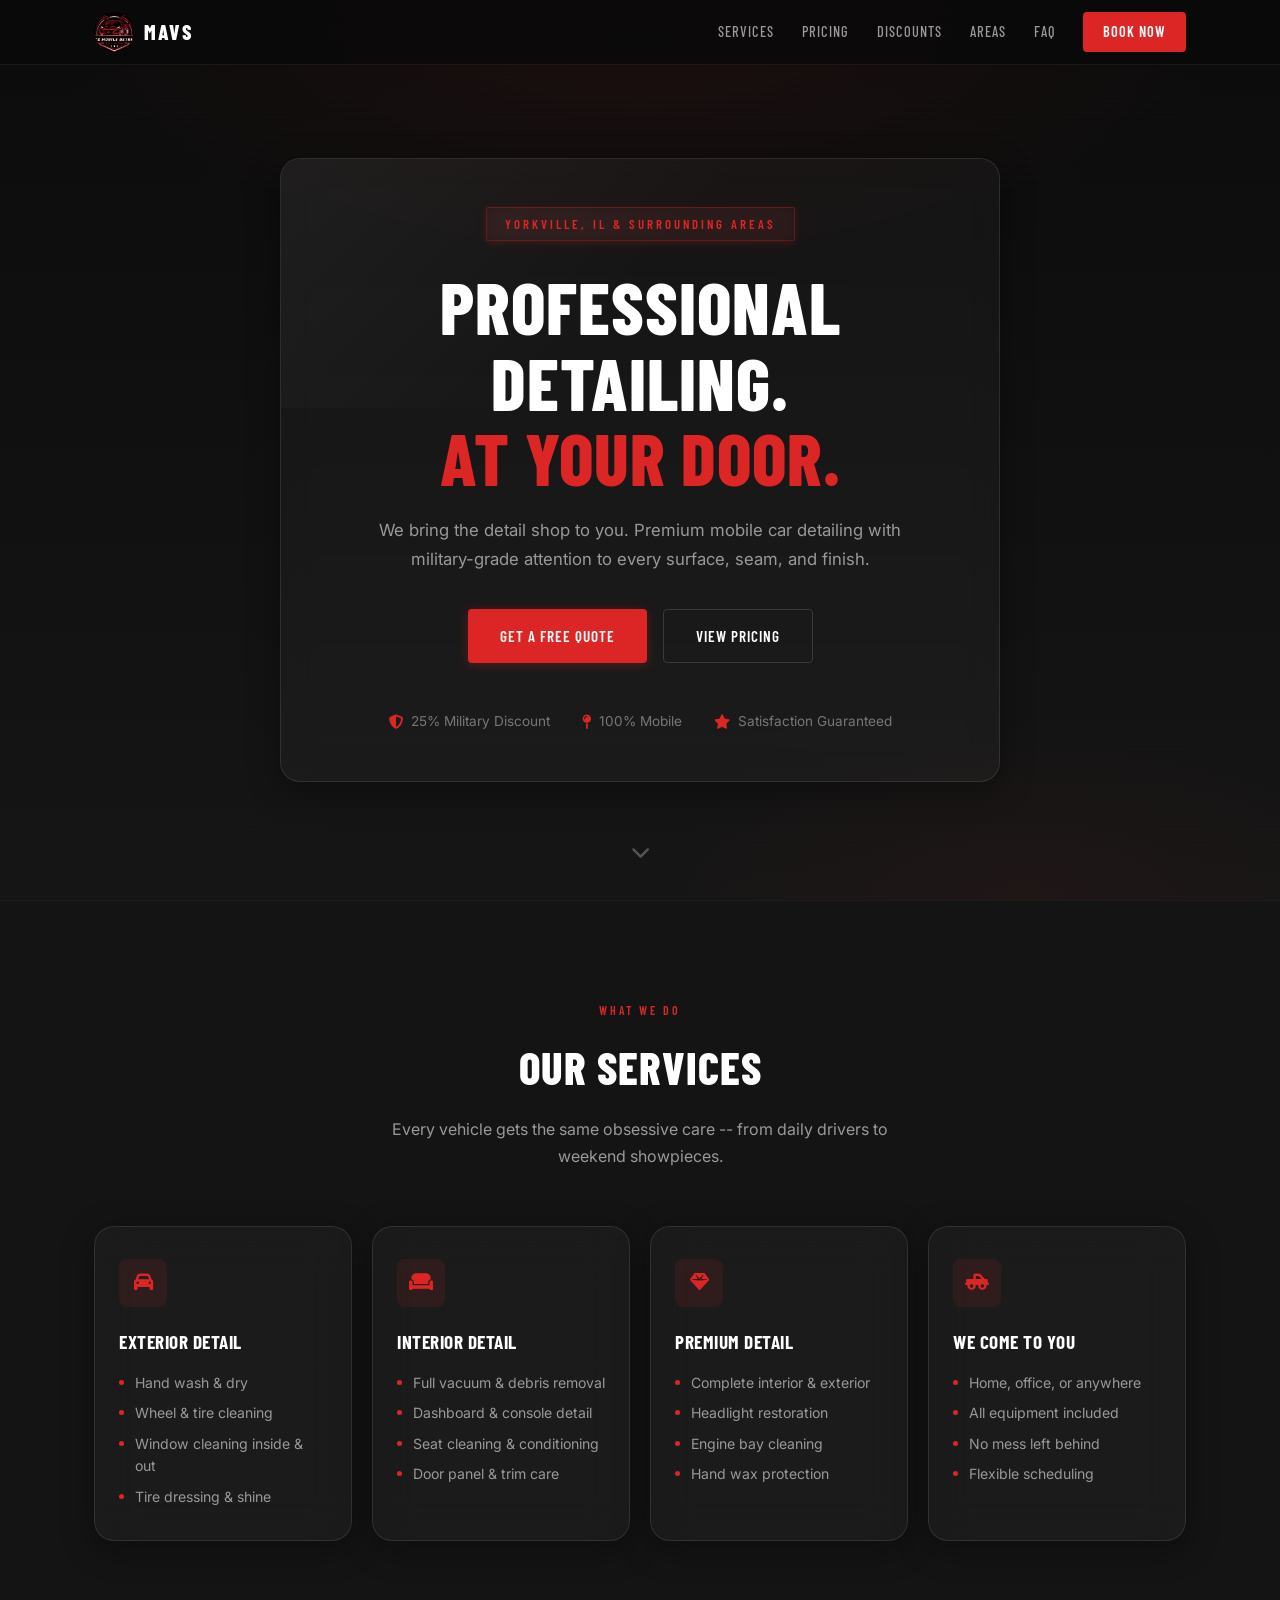
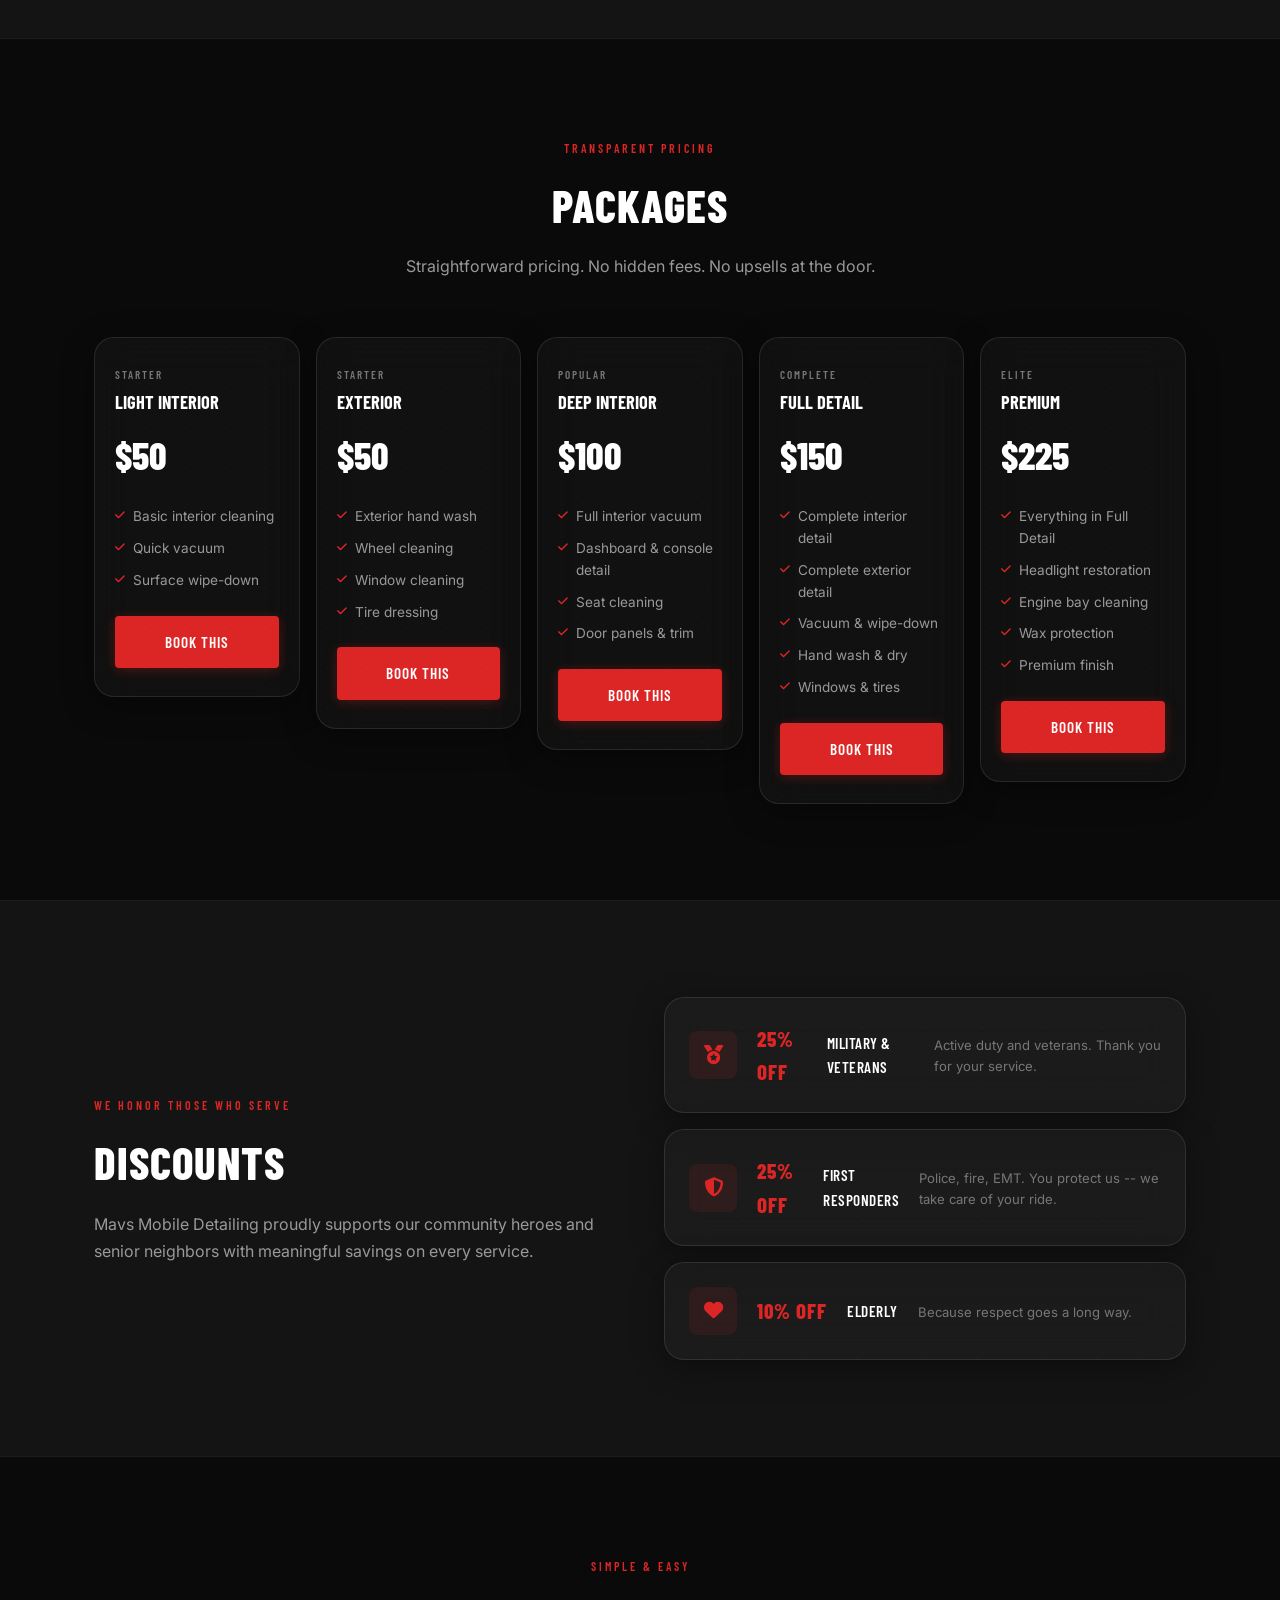
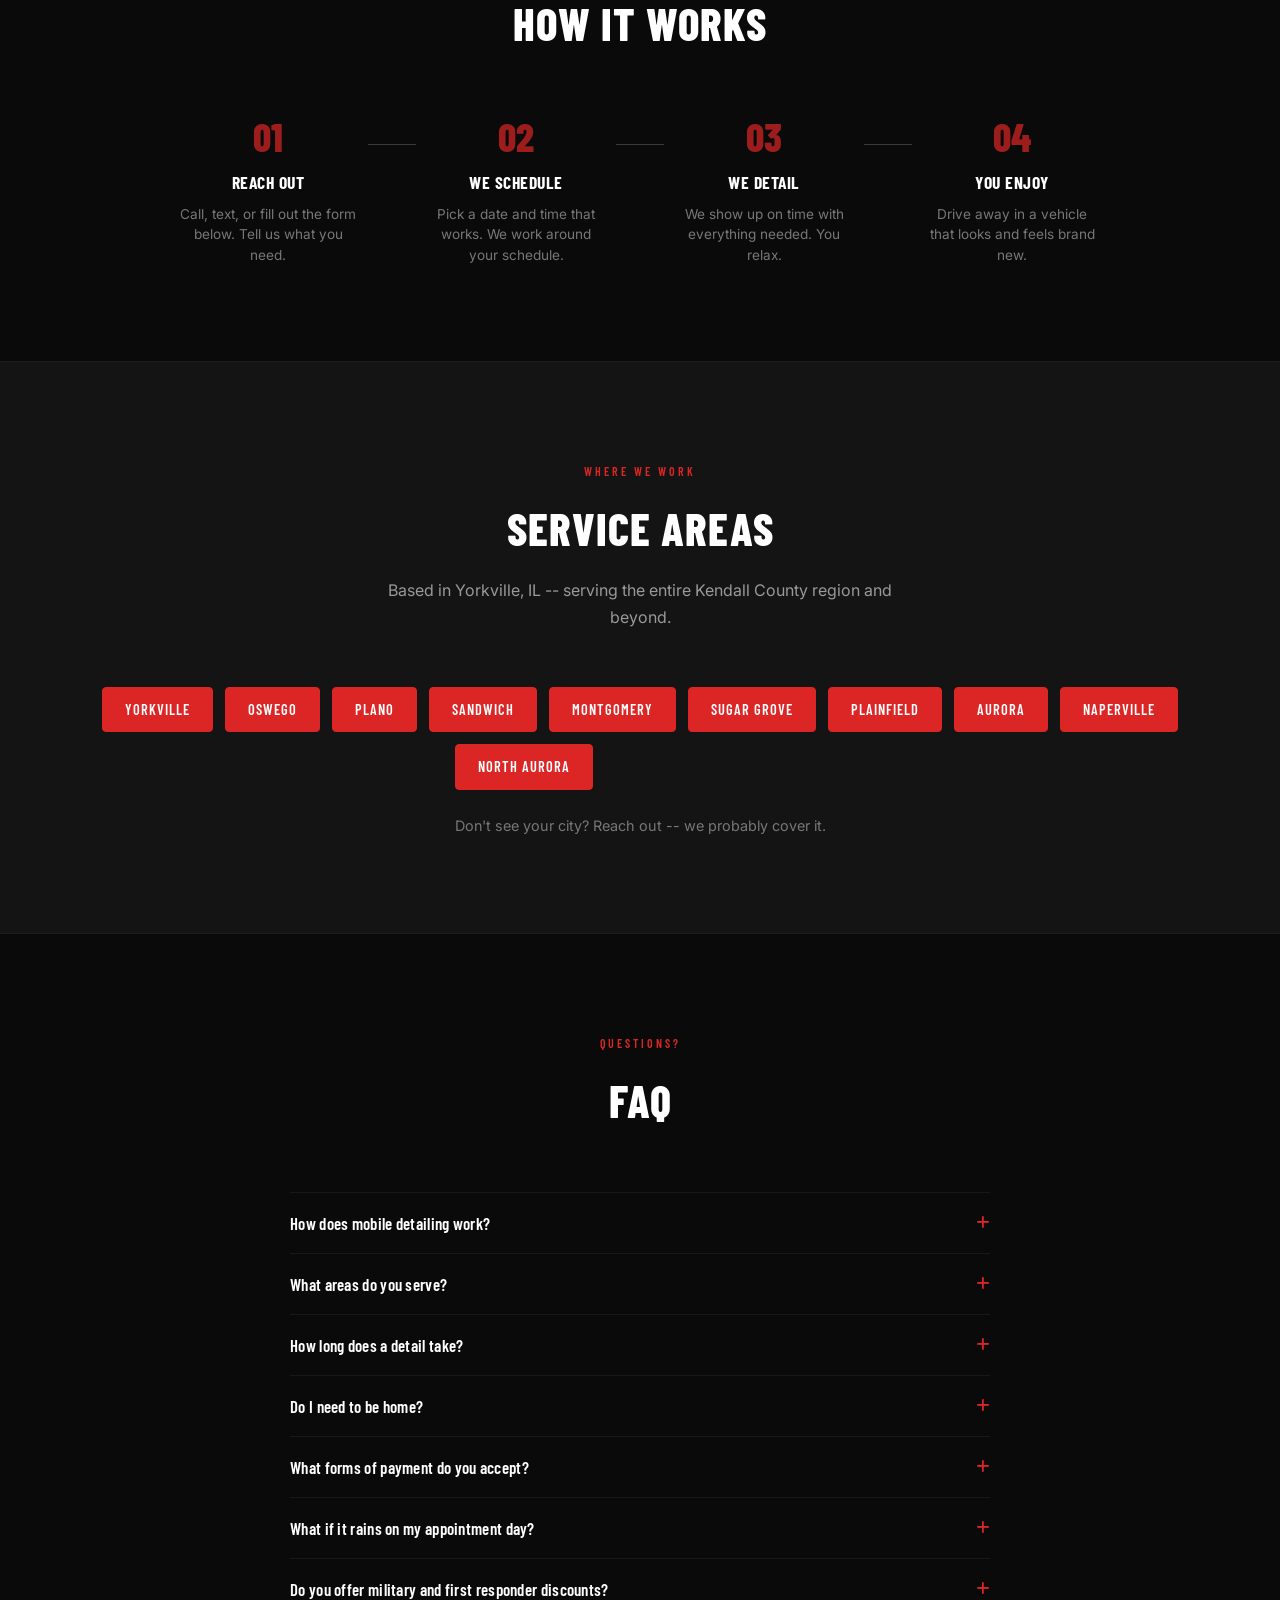
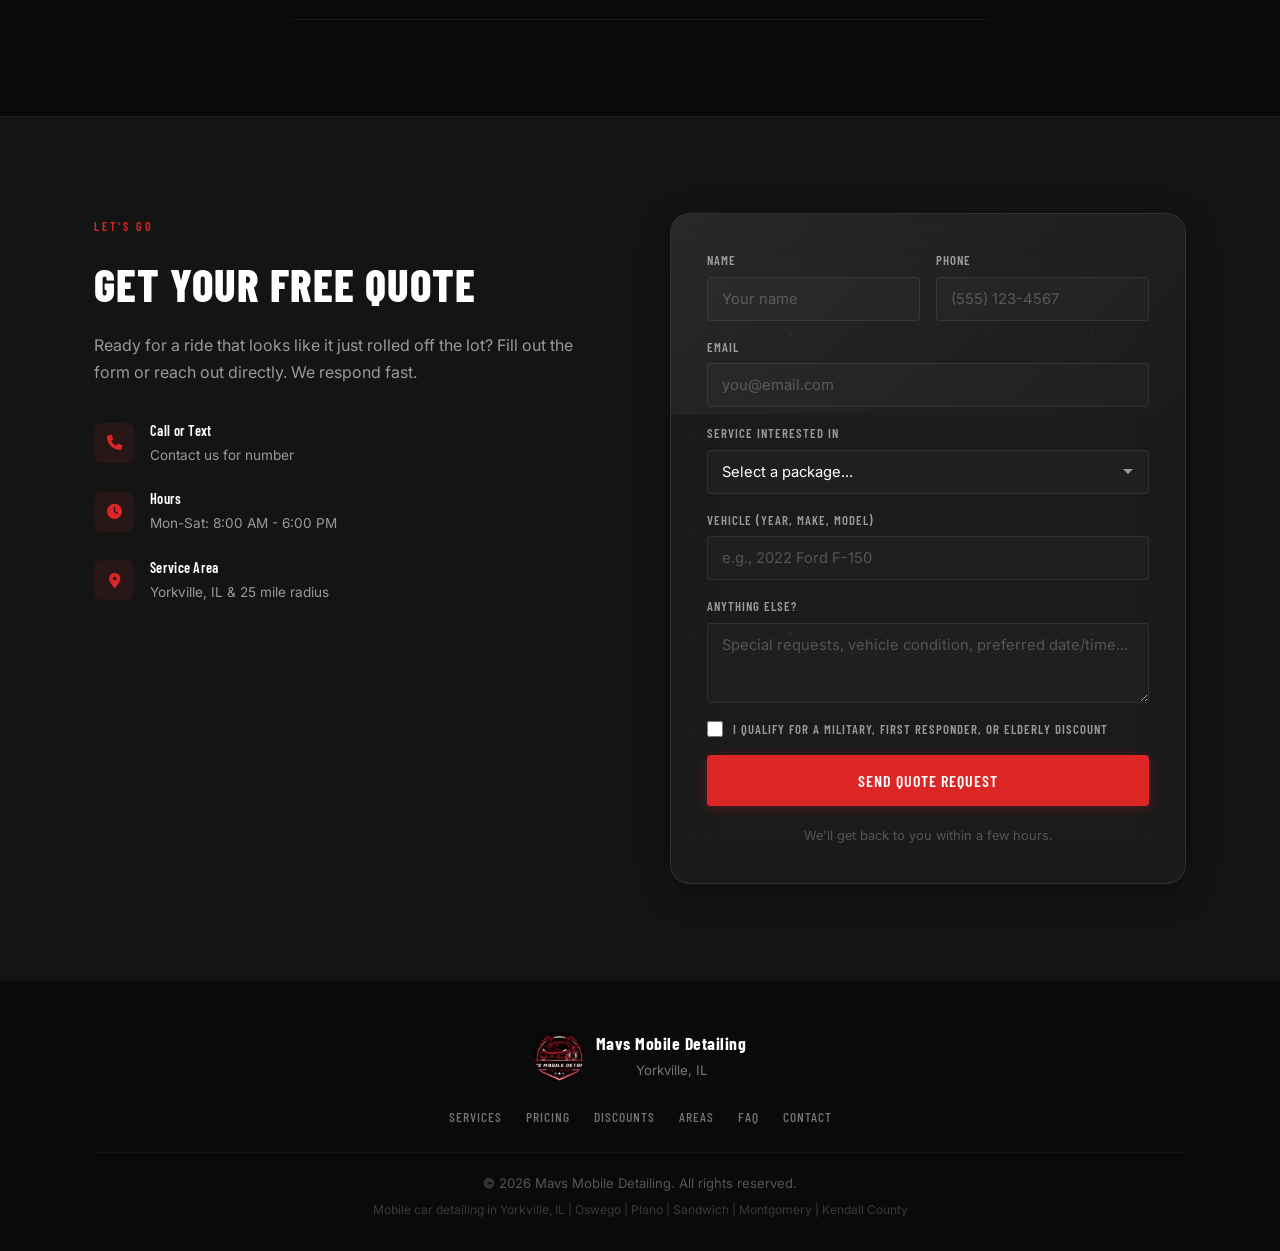
==== commit afe76030: "Remove floating logo from hero background" ====
--- a/index.html
+++ b/index.html
@@ -214,9 +214,6 @@
     <!-- Hero Section -->
     <header class="hero" id="hero">
         <div class="hero-bg"></div>
-        <div class="hero-logo-glass">
-            <img src="assets/logo.jpeg" alt="" aria-hidden="true">
-        </div>
         <div class="hero-content">
             <div class="hero-badge">YORKVILLE, IL &amp; SURROUNDING AREAS</div>
             <h1 class="hero-title">
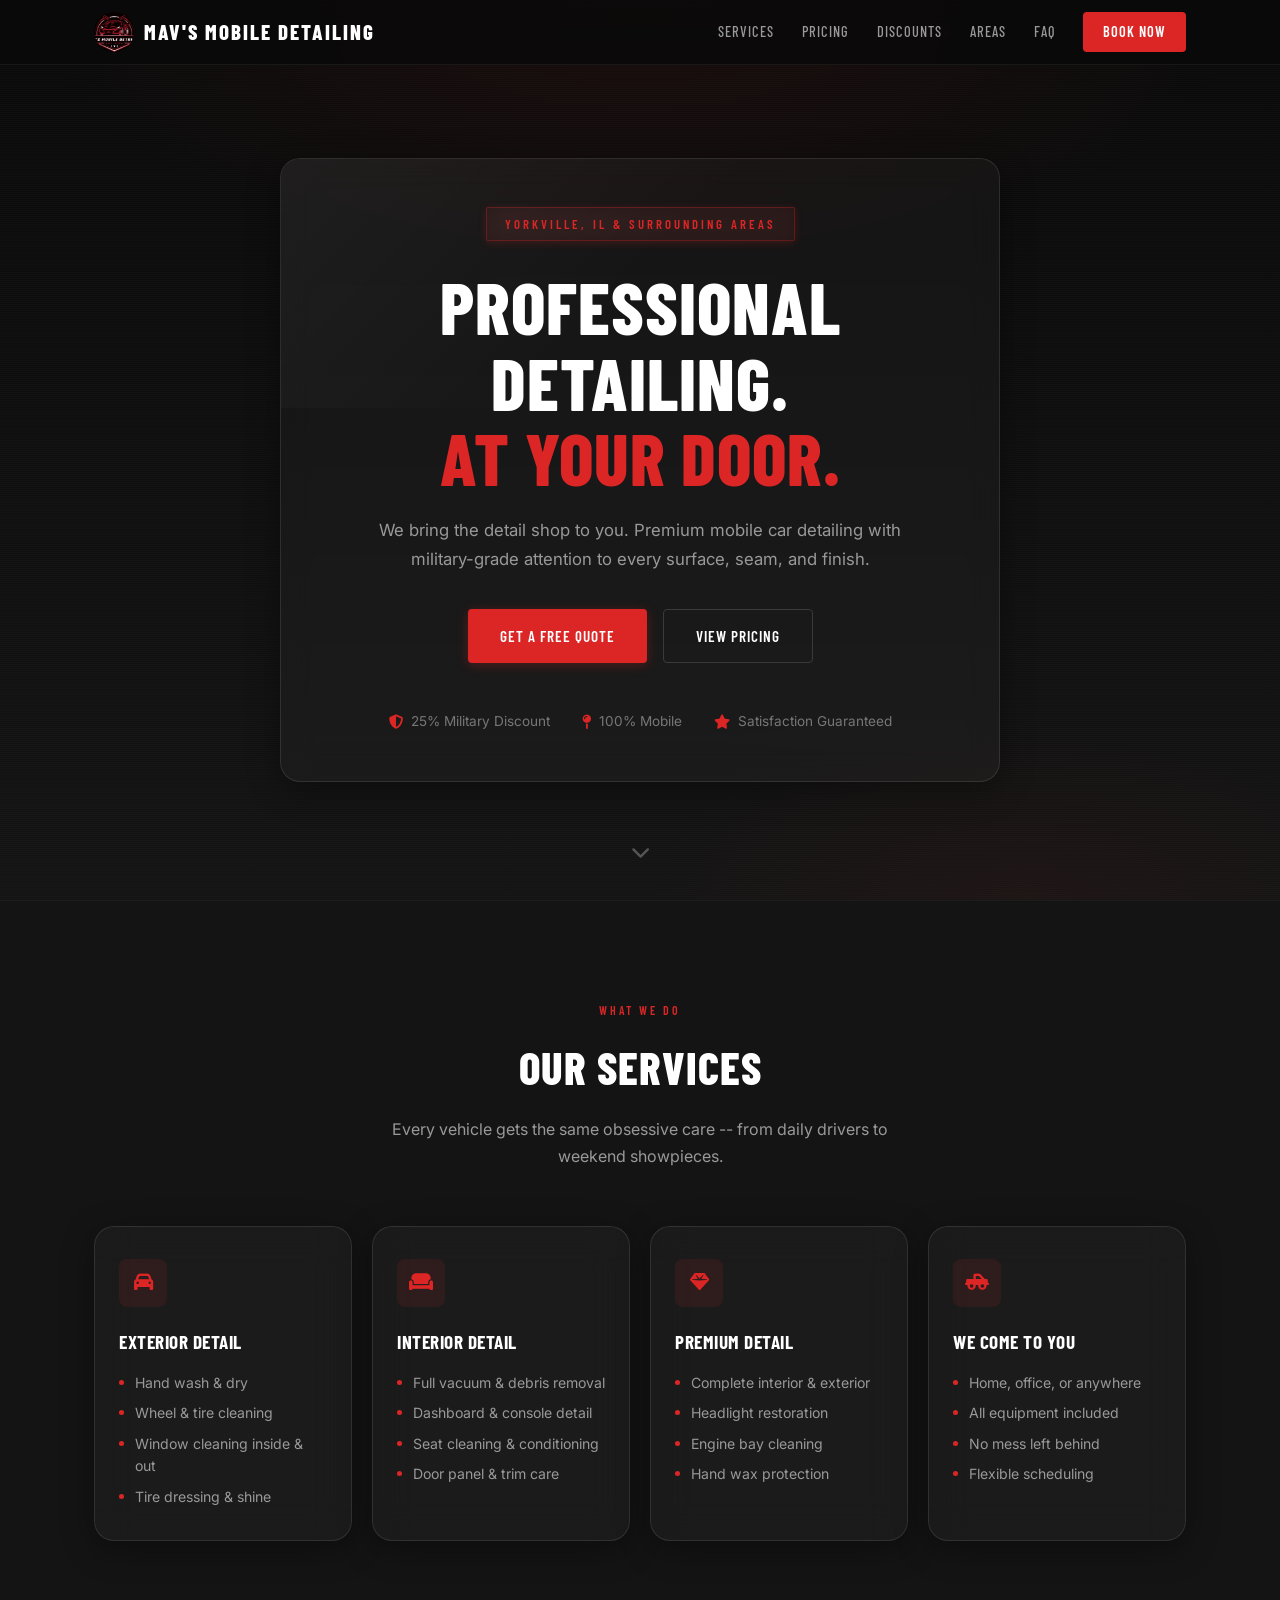
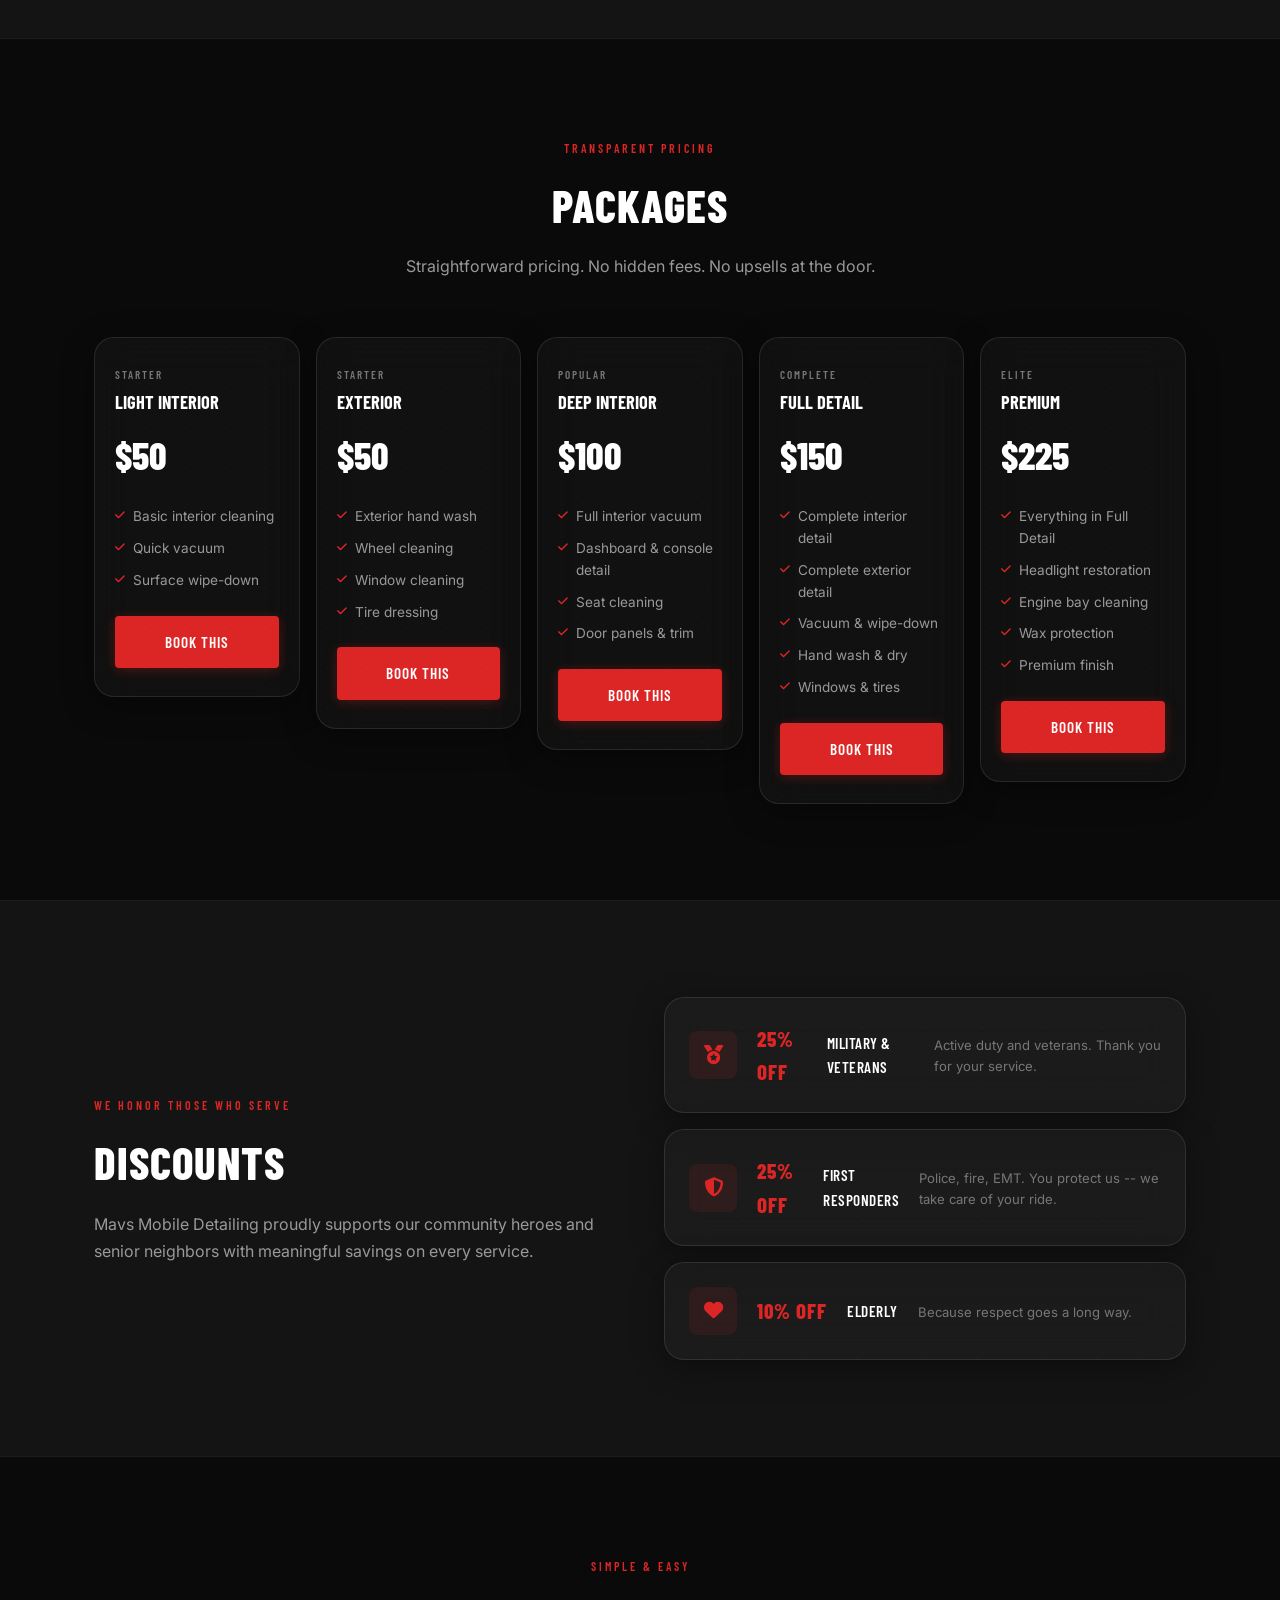
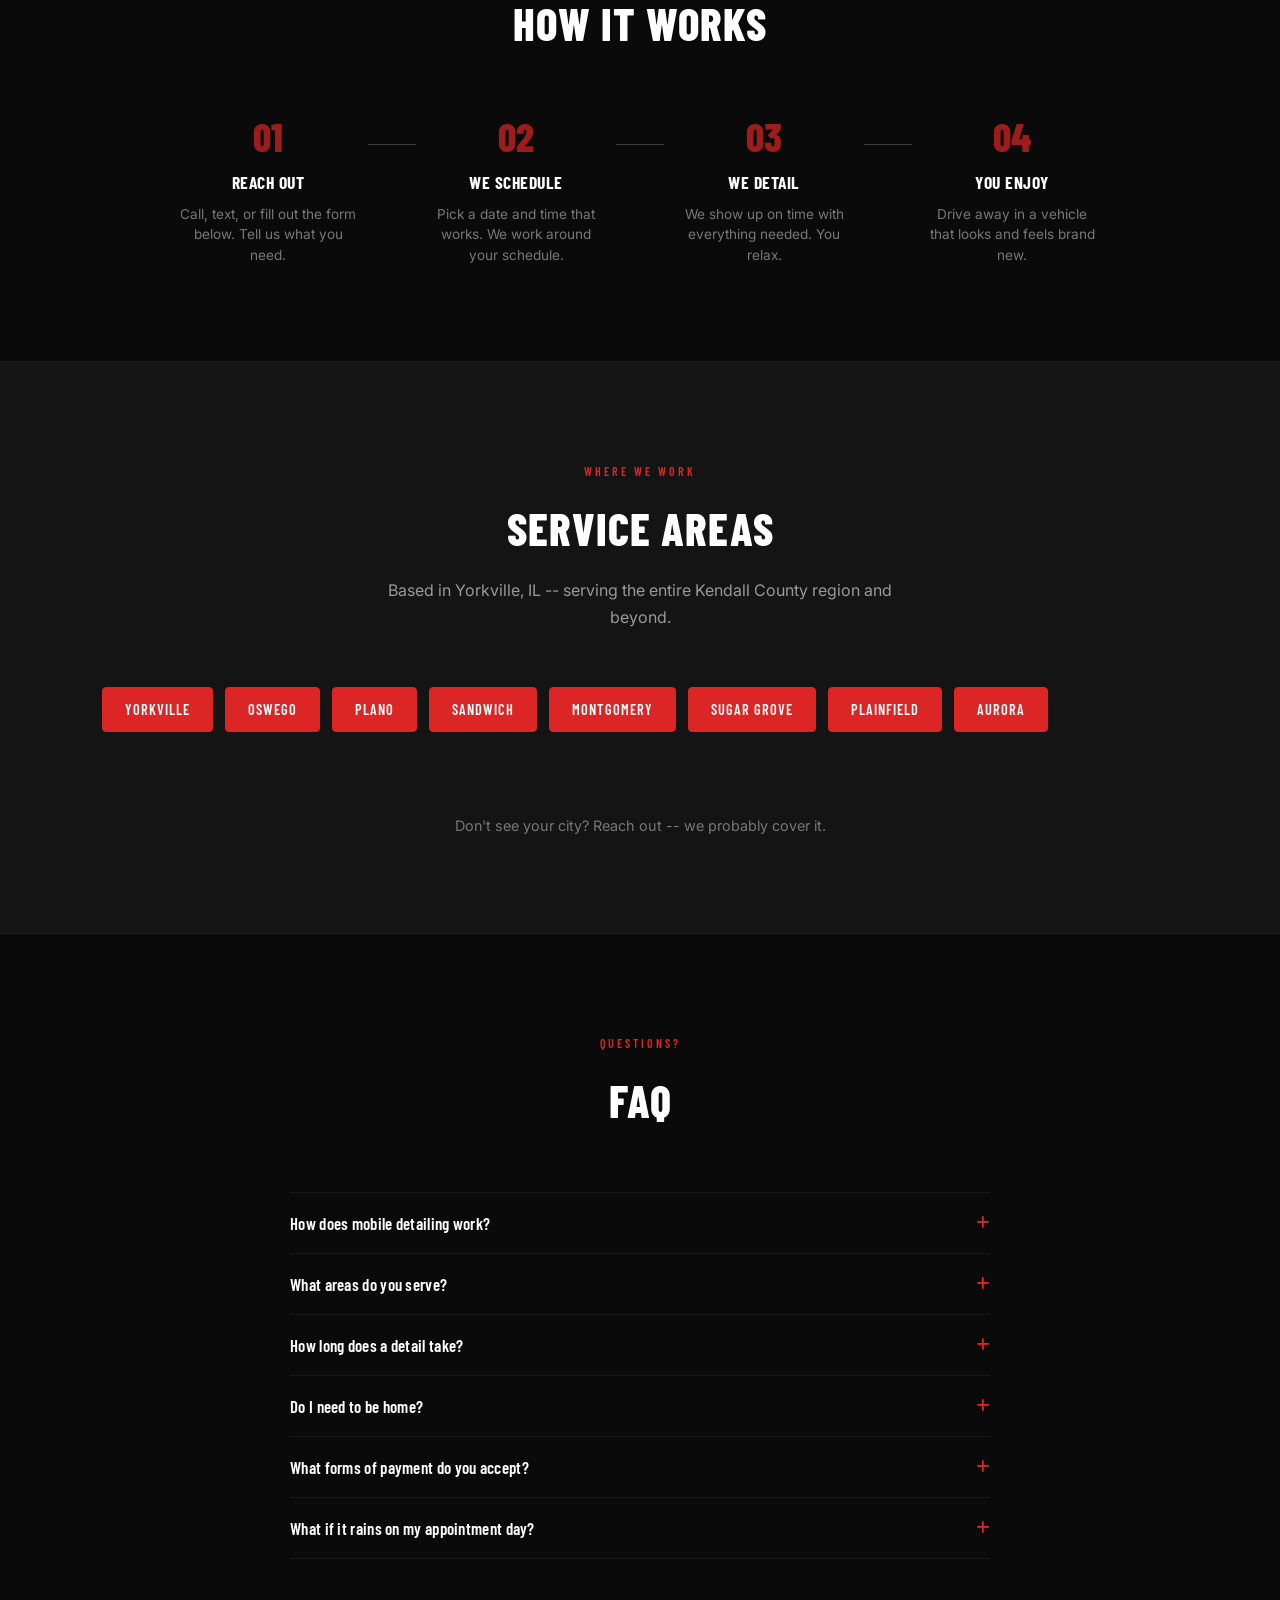
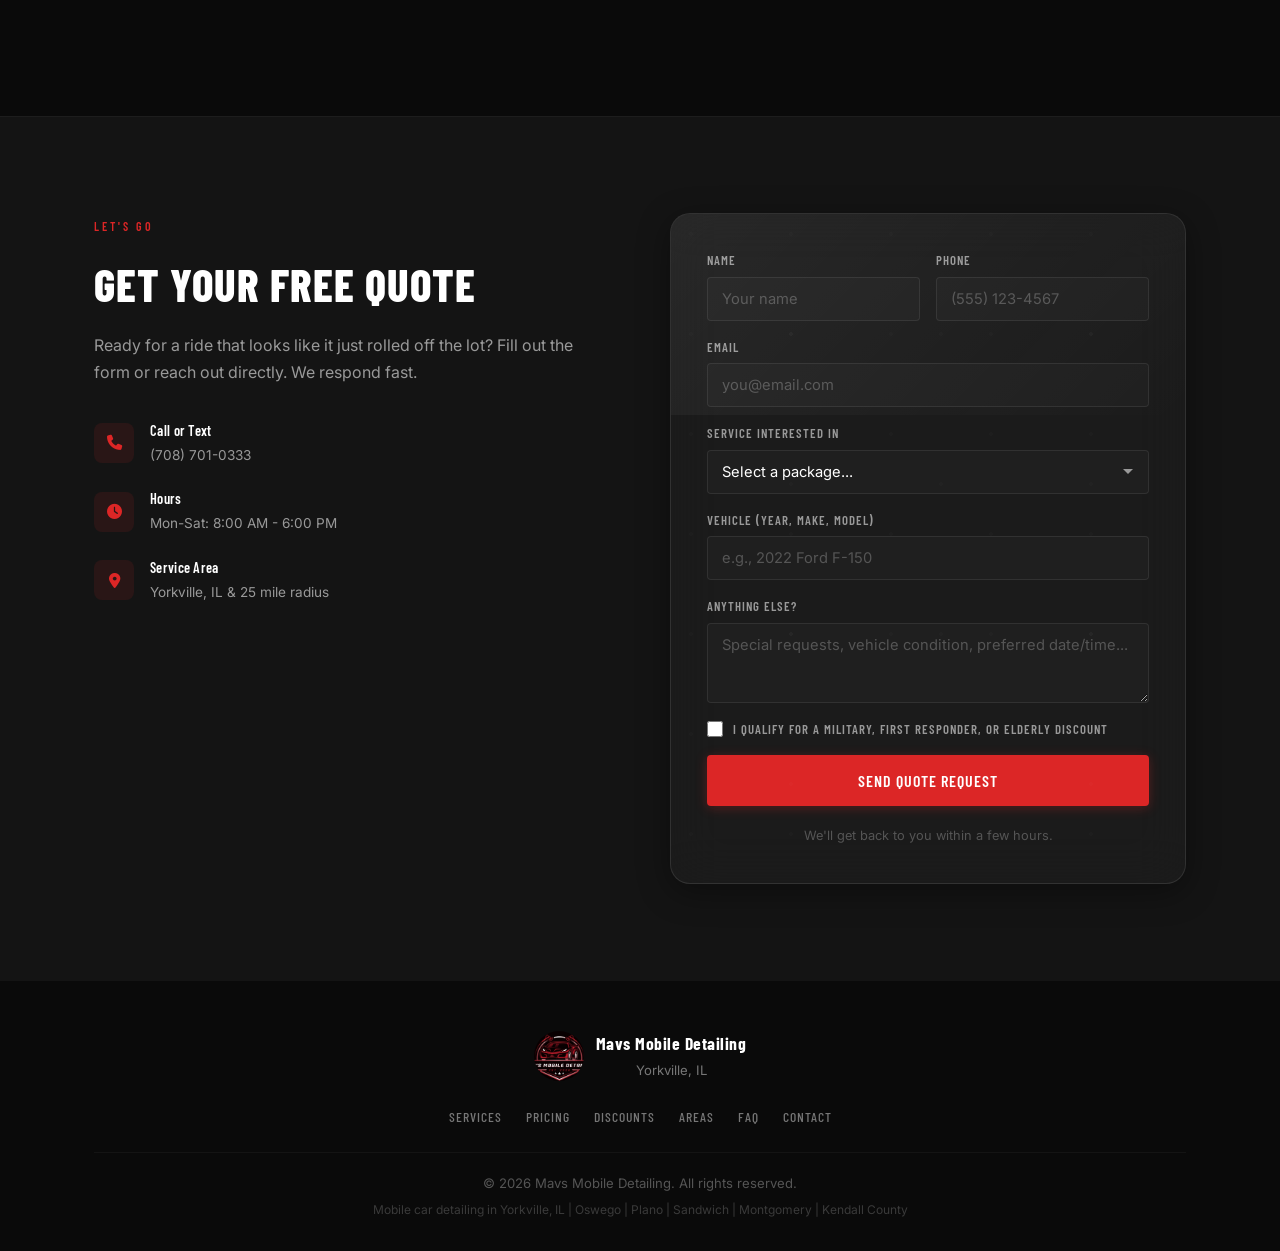
==== commit b50a36e3: "Add phone number and update nav text - Phone: (708) 701-0333 added to contact section - Nav text: MA" ====
--- a/index.html
+++ b/index.html
@@ -54,7 +54,7 @@
         "image": "assets/logo.jpeg",
         "description": "Professional mobile car detailing services in Yorkville, IL and surrounding areas. We come to you.",
         "url": "https://mavsmobiledetailing.pages.dev",
-        "telephone": "",
+        "telephone": "+1-708-701-0333",
         "address": {
             "@type": "PostalAddress",
             "addressLocality": "Yorkville",
@@ -193,7 +193,7 @@
         <div class="nav-inner">
             <a href="#" class="nav-logo">
                 <img src="assets/logo.jpeg" alt="Mavs Mobile Detailing Logo" width="48" height="48">
-                <span class="nav-logo-text">MAVS</span>
+                <span class="nav-logo-text">MAV'S MOBILE DETAILING</span>
             </a>
             <div class="nav-links" id="navLinks">
                 <a href="#services">Services</a>
@@ -581,7 +581,7 @@
                             <i class="fas fa-phone"></i>
                             <div>
                                 <strong>Call or Text</strong>
-                                <a href="tel:+1XXXXXXXXXX">Contact us for number</a>
+                                <a href="tel:+17087010333">(708) 701-0333</a>
                             </div>
                         </div>
                         <div class="contact-method">
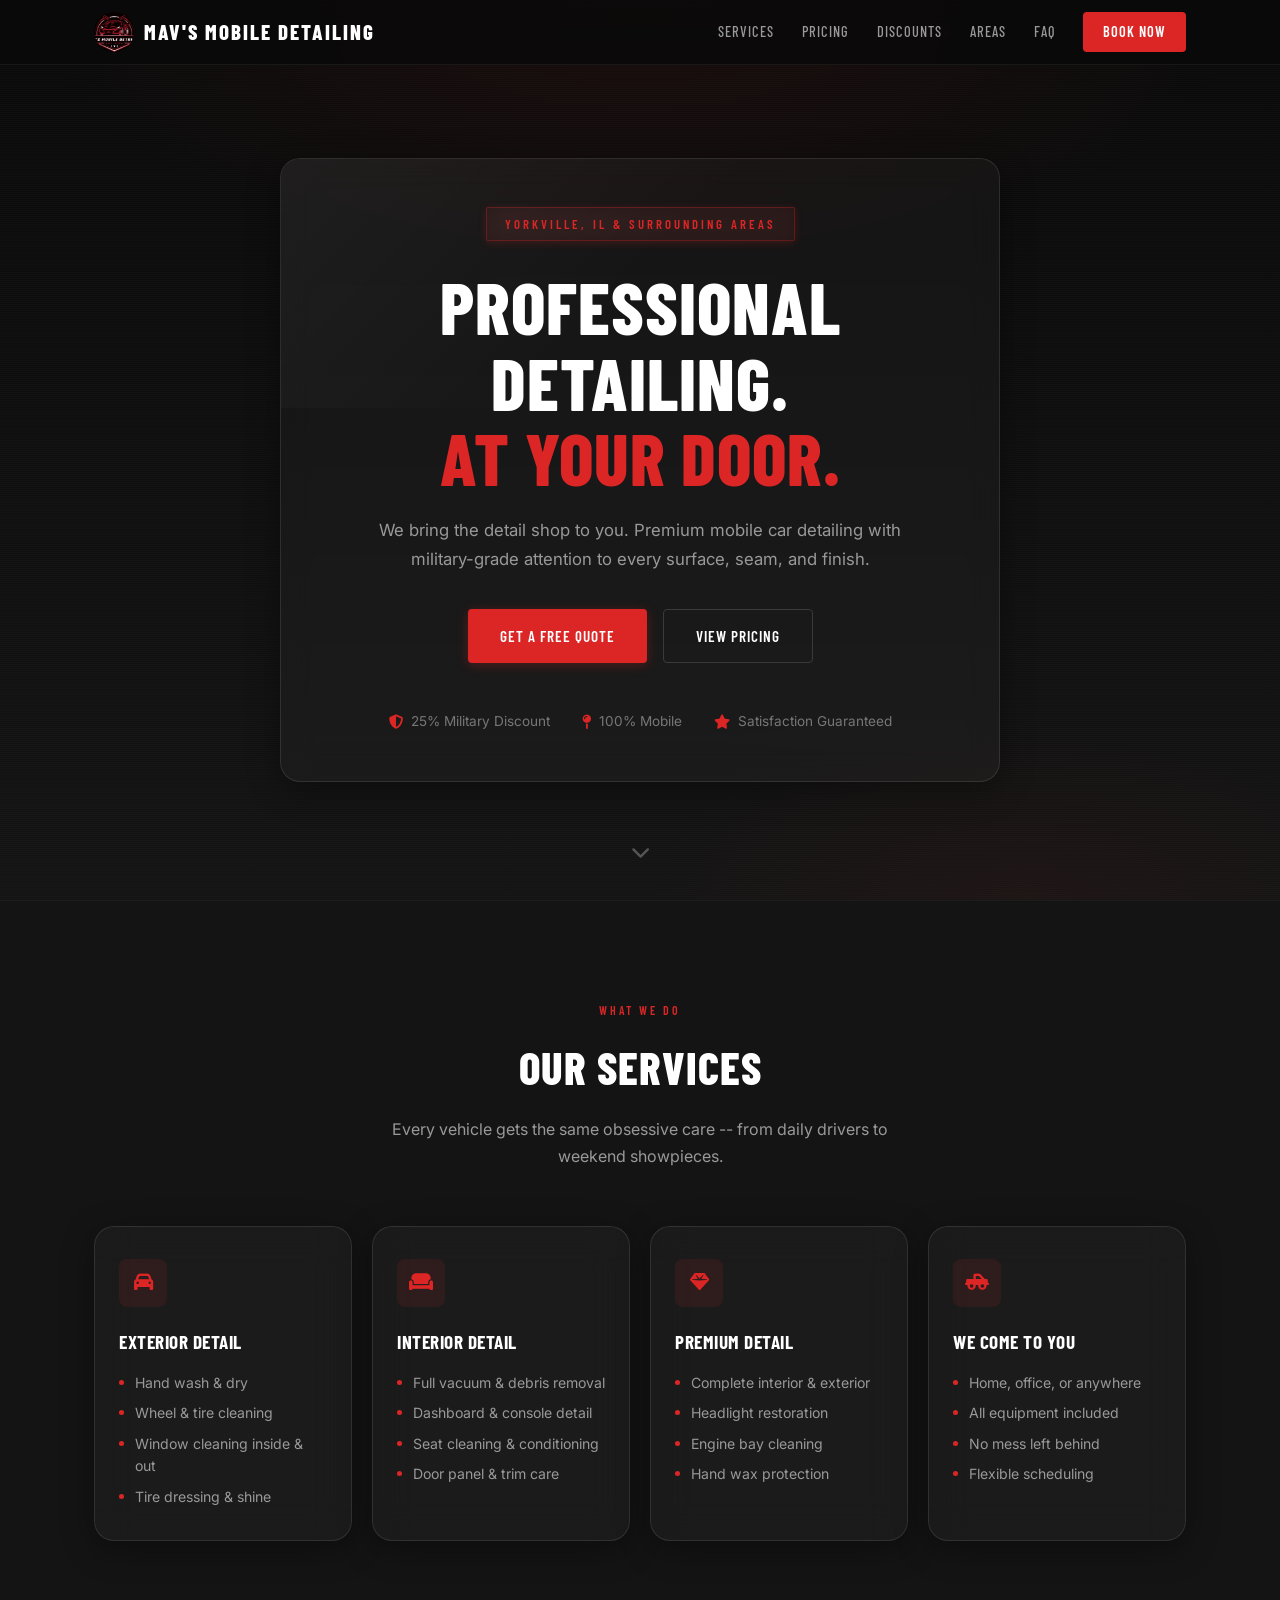
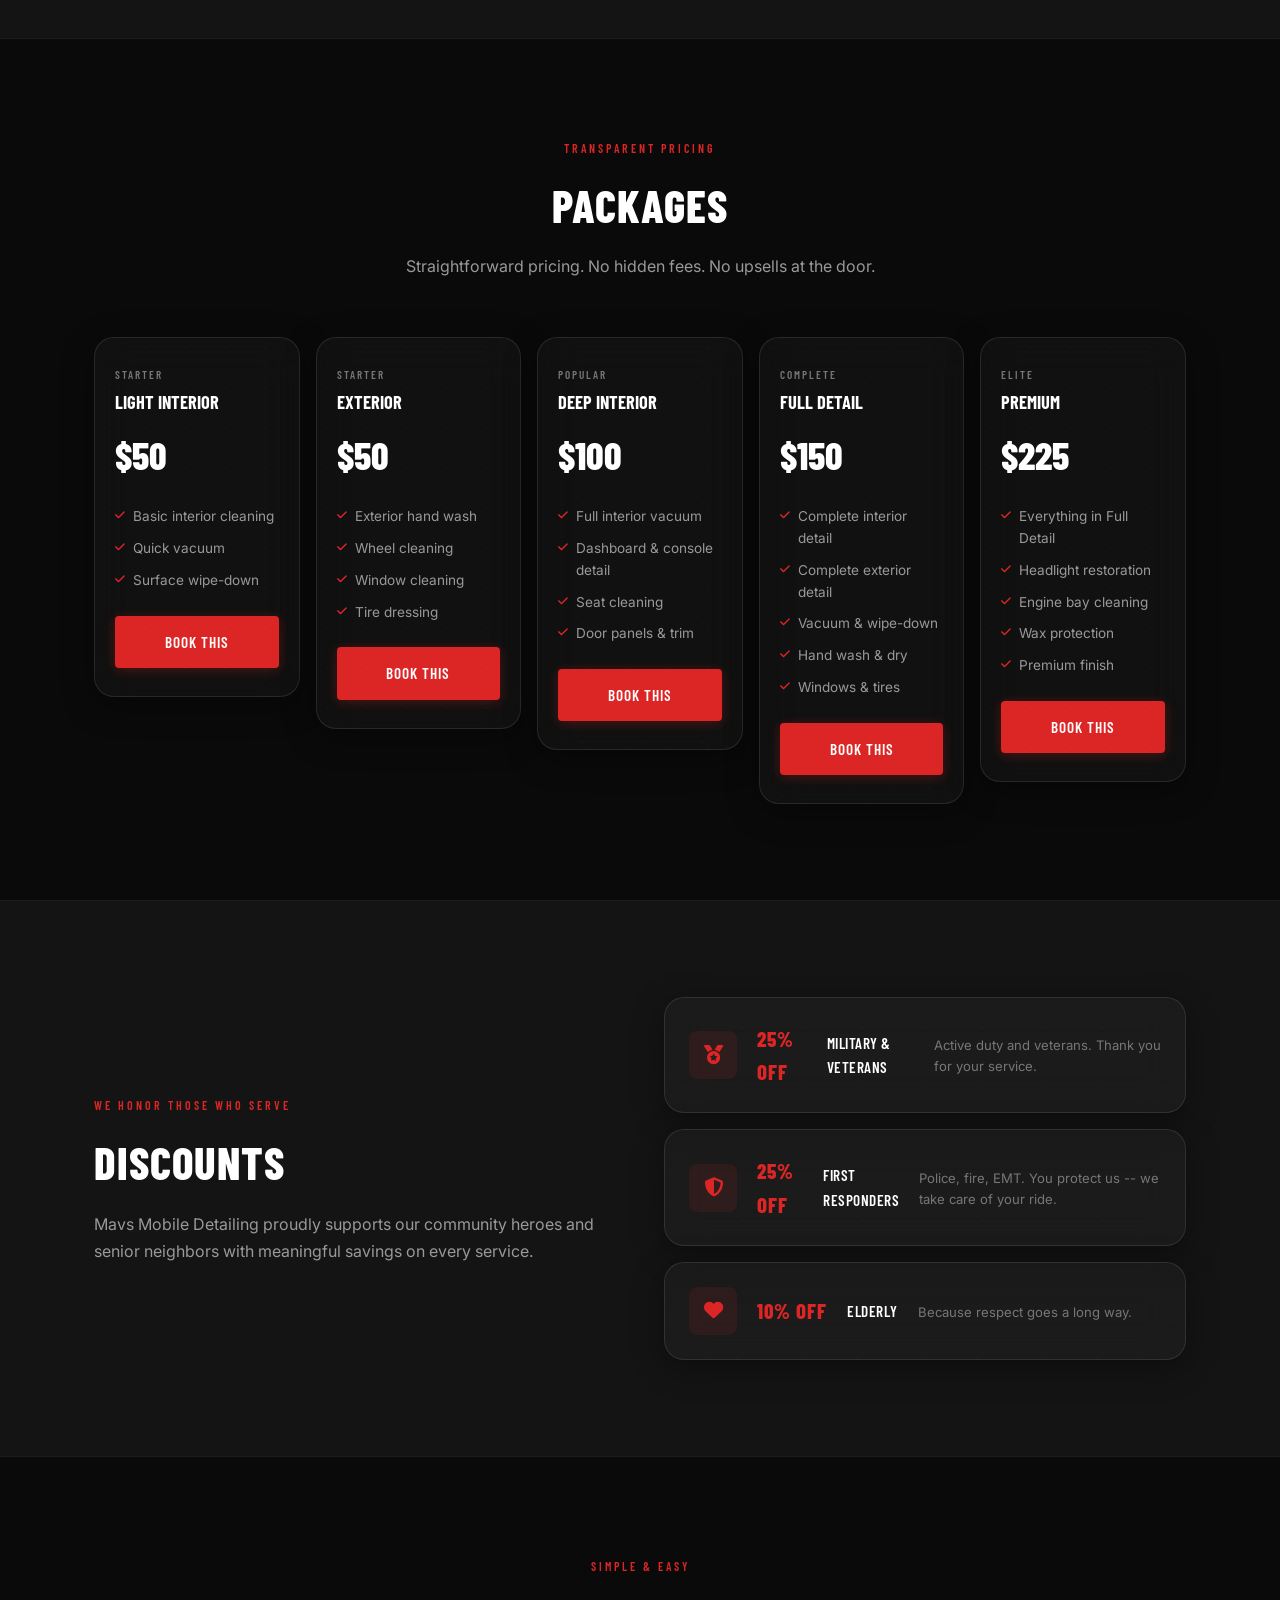
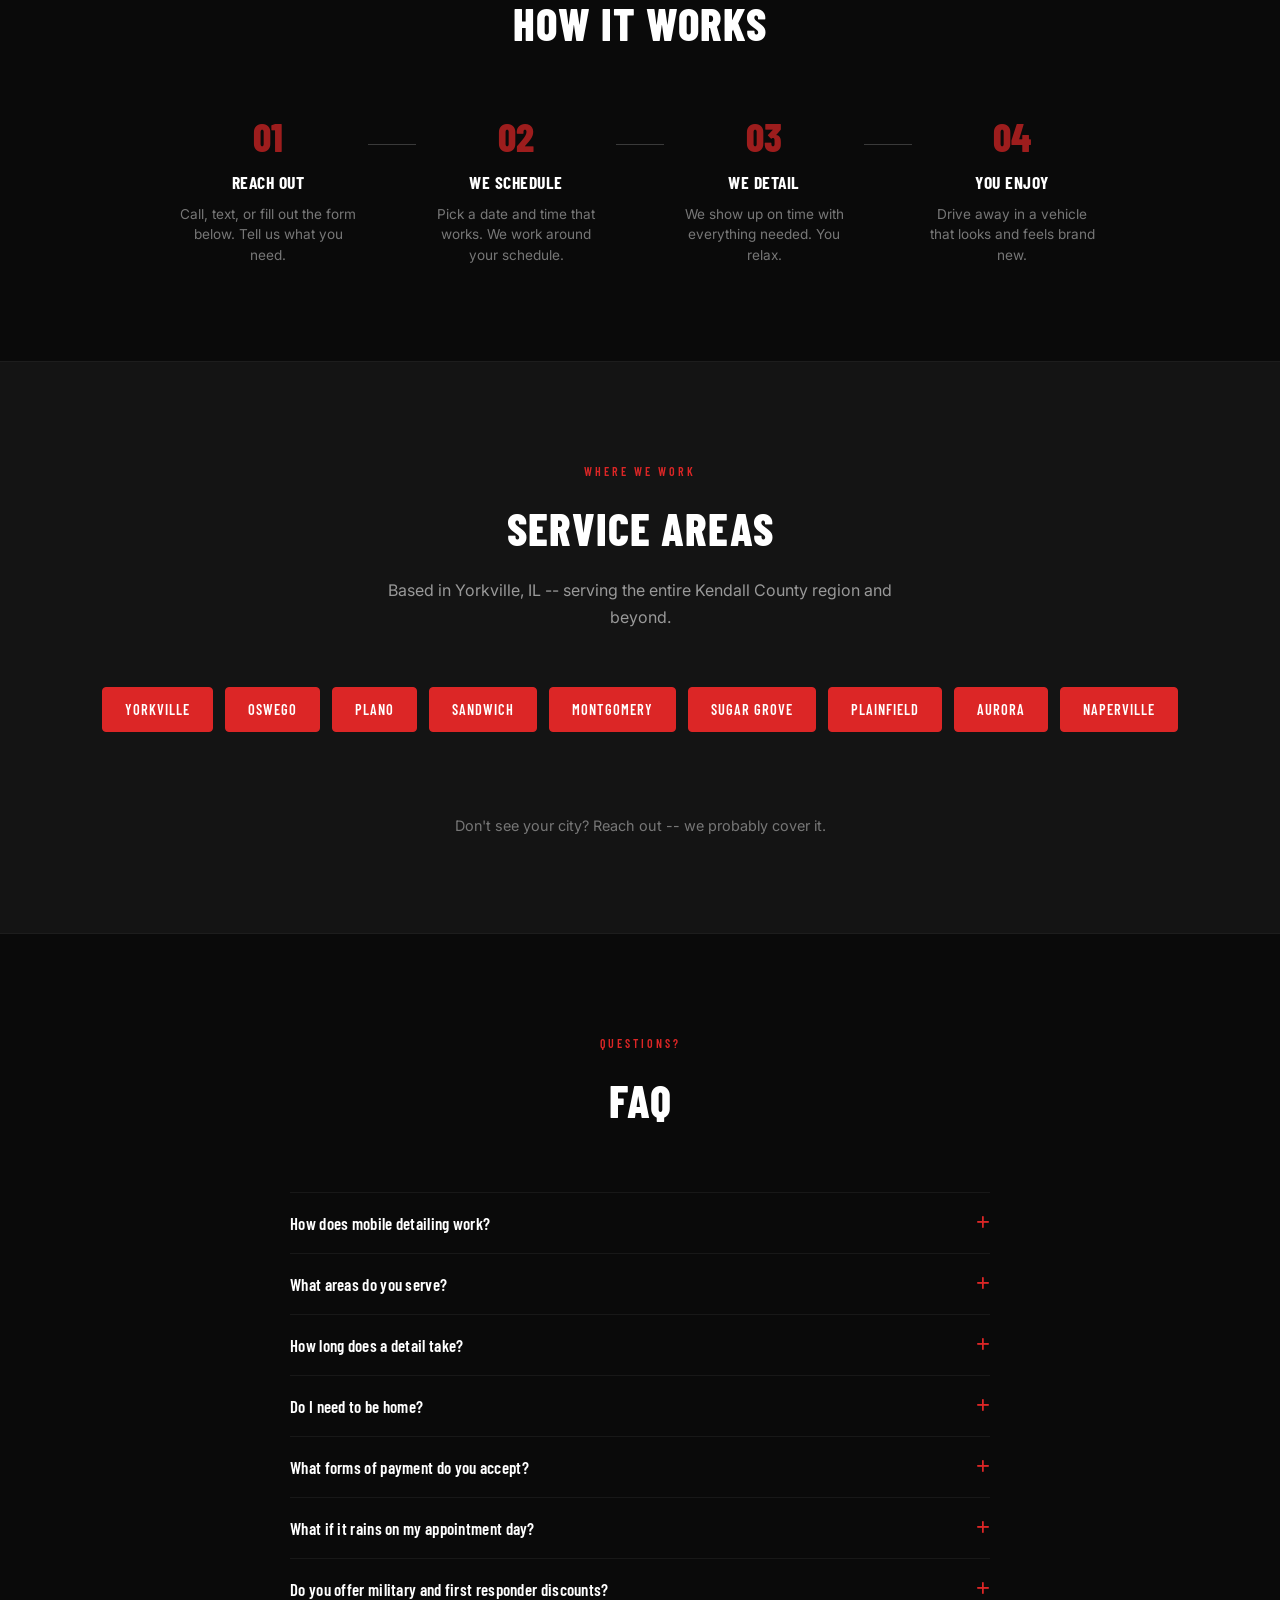
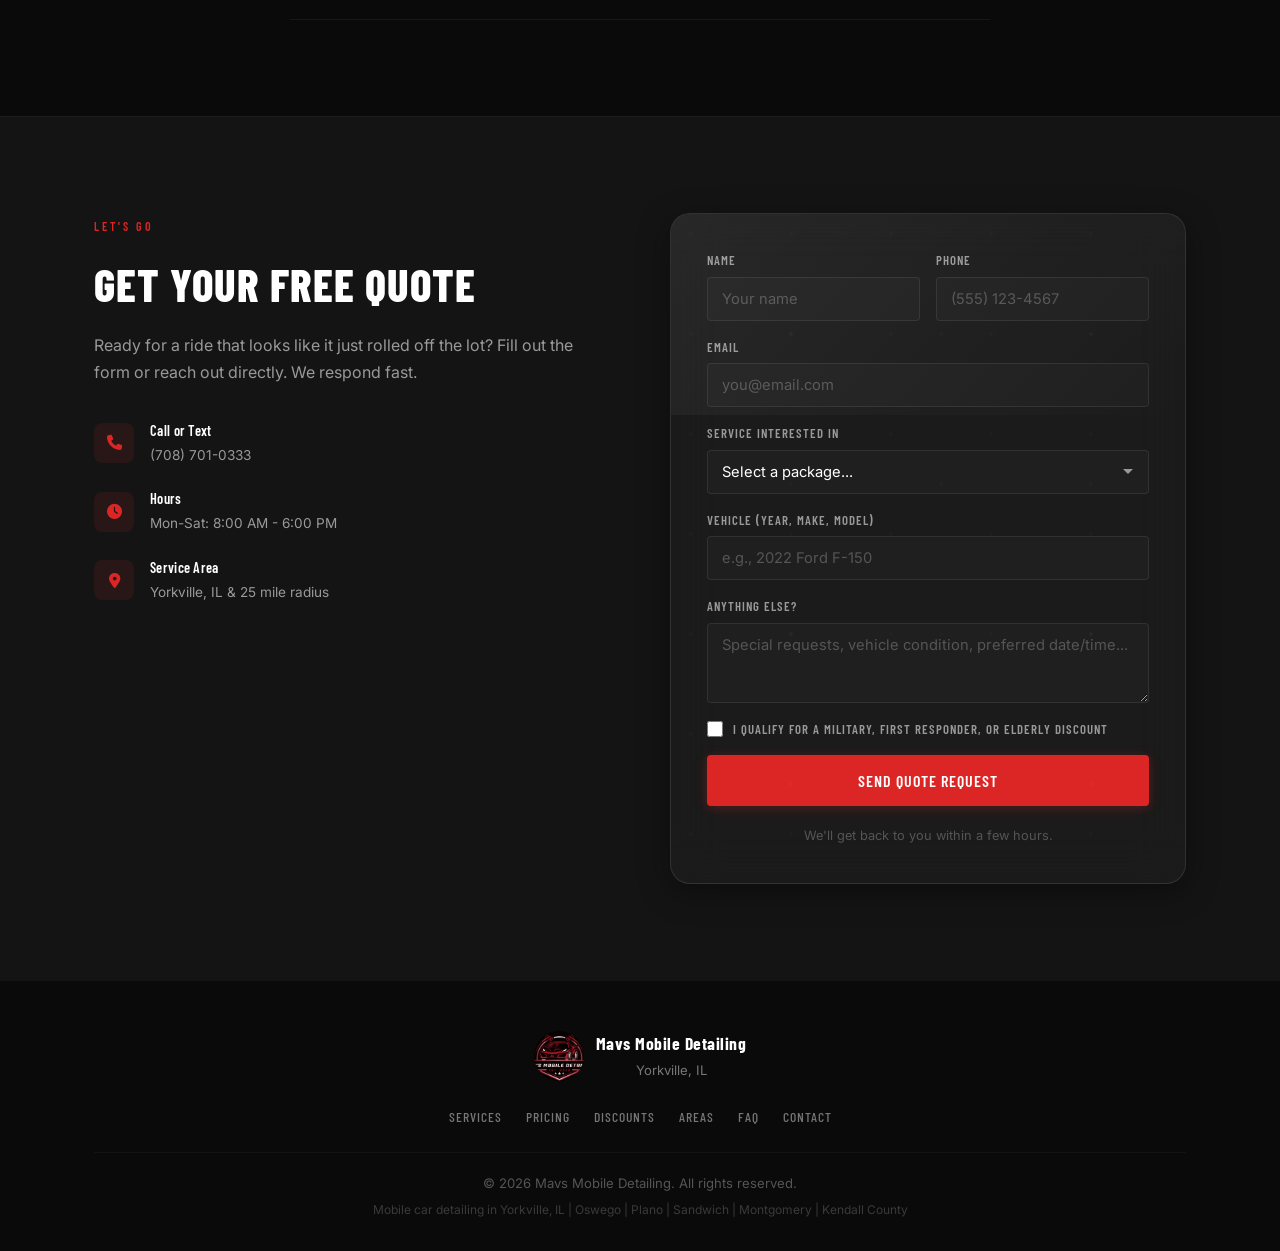
==== commit 1e2cd55e: "Update URLs to use custom domain mavs-mobile-detailing.com Co-Authored-By: Claude Opus 4.6 <noreply@" ====
--- a/index.html
+++ b/index.html
@@ -14,7 +14,7 @@
     <meta property="og:title" content="Mavs Mobile Detailing | Yorkville, IL - We Come To You">
     <meta property="og:description" content="Professional mobile car detailing in Yorkville, IL and surrounding areas. Full detail starting at $150. Military & first responder discounts available.">
     <meta property="og:image" content="assets/logo.jpeg">
-    <meta property="og:url" content="https://mavsmobiledetailing.pages.dev">
+    <meta property="og:url" content="https://mavs-mobile-detailing.com">
     <meta property="og:type" content="website">
     <meta property="og:locale" content="en_US">
 
@@ -27,7 +27,7 @@
     <title>Mavs Mobile Detailing | Professional Mobile Car Detailing in Yorkville, IL</title>
 
     <!-- Canonical URL -->
-    <link rel="canonical" href="https://mavsmobiledetailing.pages.dev">
+    <link rel="canonical" href="https://mavs-mobile-detailing.com">
 
     <!-- Preconnect -->
     <link rel="preconnect" href="https://fonts.googleapis.com">
@@ -53,7 +53,7 @@
         "name": "Mavs Mobile Detailing",
         "image": "assets/logo.jpeg",
         "description": "Professional mobile car detailing services in Yorkville, IL and surrounding areas. We come to you.",
-        "url": "https://mavsmobiledetailing.pages.dev",
+        "url": "https://mavs-mobile-detailing.com",
         "telephone": "+1-708-701-0333",
         "address": {
             "@type": "PostalAddress",
